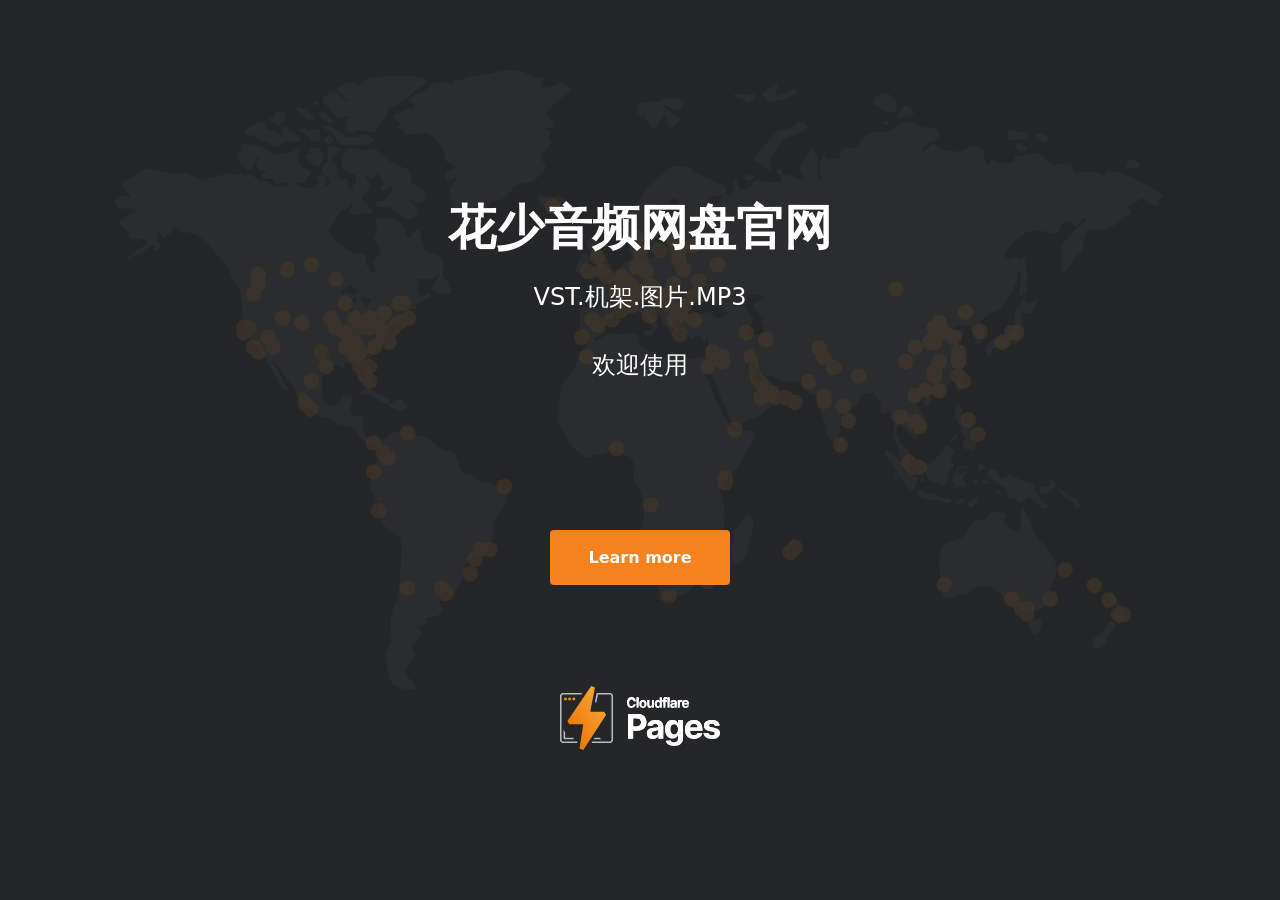
==== index.html @ 73eb5074 "花少音频资源网" ====
<html lang="en">
  <head>
    <meta charset="UTF-8" />
    <meta http-equiv="X-UA-Compatible" content="IE=edge" />
    <meta name="viewport" content="width=device-width, initial-scale=1.0" />
    <title>Direct Upload Demo | Cloudflare Pages</title>
    <link href="style.css" rel="stylesheet" />
  </head>

  <body>
    <div class="container">
      <div class="header">
        <h3></h3>
        <h1>花少音频网盘官网</h1>
        <p>
          VST.机架.图片.MP3
        </p>
        <p>欢迎使用</p>
        <section class="options">
        </section>
      </div>

      <section class="learn-more">
        <a
          href="http://huashaoyinpin.dpdns.org:8080/"
        >
          <button>Learn more</button>
        </a>
      </section>
      <div class="logo">
        <a href="http://huashaoyinpin.dpdns.org:8080/" target="_blank">
          <img src="assets/cloudflare-pages.svg"
        /></a>
      </div>
    </div>
  </body>
</html>
---- style.css ----
* {
  box-sizing: border-box;
  font-family: -apple-system, system-ui, BlinkMacSystemFont, "Segoe UI", Roboto, Oxygen, Ubuntu, "Helvetica Neue",  Arial, sans-serif;
  margin: auto;
}

.bg-image {
  position: absolute;
  bottom: -88%;
}

.container {
  display: flex;
  flex-direction: column;
  align-items: center;
  justify-content: center;
  padding: 165px 0 124px;
  width: 100%;
  margin: auto;
  border: #fbab40;
  height: 100vh;
  background-color: #242628;
  background-image: url(./assets/world.svg);
  background-repeat: no-repeat;
  background-position-x: center;
  background-position-y: 70px;
  background-origin: padding-box;
}

.header h3 {
  text-align: center;
  color: #ff9e40;
  font-size: 24px;
  font-style: normal;
  font-weight: 600;
  margin: 0;
  line-height: 36px;
}

.header {
  display: flex;
  position: relative;
  flex-direction: column;
  justify-content: center;
  align-items: center;
  padding: 0px;
  font-style: normal;
}

.header > h1 {
  font-style: normal;
  font-weight: 600;
  font-size: 48px;
  line-height: 150%;
  display: flex;
  align-items: center;
  text-align: center;
  color: #ffffff;
}

.header > p {
  font-style: normal;
  font-weight: 400;
  font-size: 24px;
  line-height: 150%;
  text-align: center;
  color: #ffffff;
  flex-grow: 0;
  margin: 16px 0px;
}

.options {
  display: flex;
  flex-direction: row;
}

.options > a {
  color: #ffffff;
  text-decoration: underline;
  margin: 0px 8px;
  font-weight: 400;
  font-size: 24px;
  line-height: 150%;
}

.options > a:first-of-type {
  margin-right: 30px;
}

.logo {
  margin-top: 75px;
}

.logo > img {
  width: 160px;
  height: 64px;
}

.learn-more > a > button {
  background: #f6821f;
  border-radius: 4px;
  border: none;
  width: 180px;
  margin-top: 78px;
  height: 55px;
  color: #ffffff;
  text-align: center;
  font-weight: 600;
  font-size: 16px;
  line-height: 19px;
  background: rgba(246, 130, 31, 1);
  box-shadow: 0px 0px 0px 0px rgba(0, 0, 0, 0.25);
  cursor: pointer;
}

@media screen and (max-width: 1024px) {
    .container {
        background-size: contain;
        background-position-y: center;
    }
}

@media screen and (max-width: 600px) {

.container{
    background-size: contain;
    background-position-y: center;
    }
  pre {
    font-size: 0.8rem;
    padding: 8px 12px;
    width: 100%;
  }

  body {
    width: 100vw;
  }

  .header img {
    margin-left: 0;
  }

  .installation-steps {
    width: 100%;
    box-sizing: border-box;
  }

  h1 {
    font-size: 1.6rem;
  }

  ol {
    padding-left: 20px;
  }

  li {
    margin-bottom: 5px;
  }
}
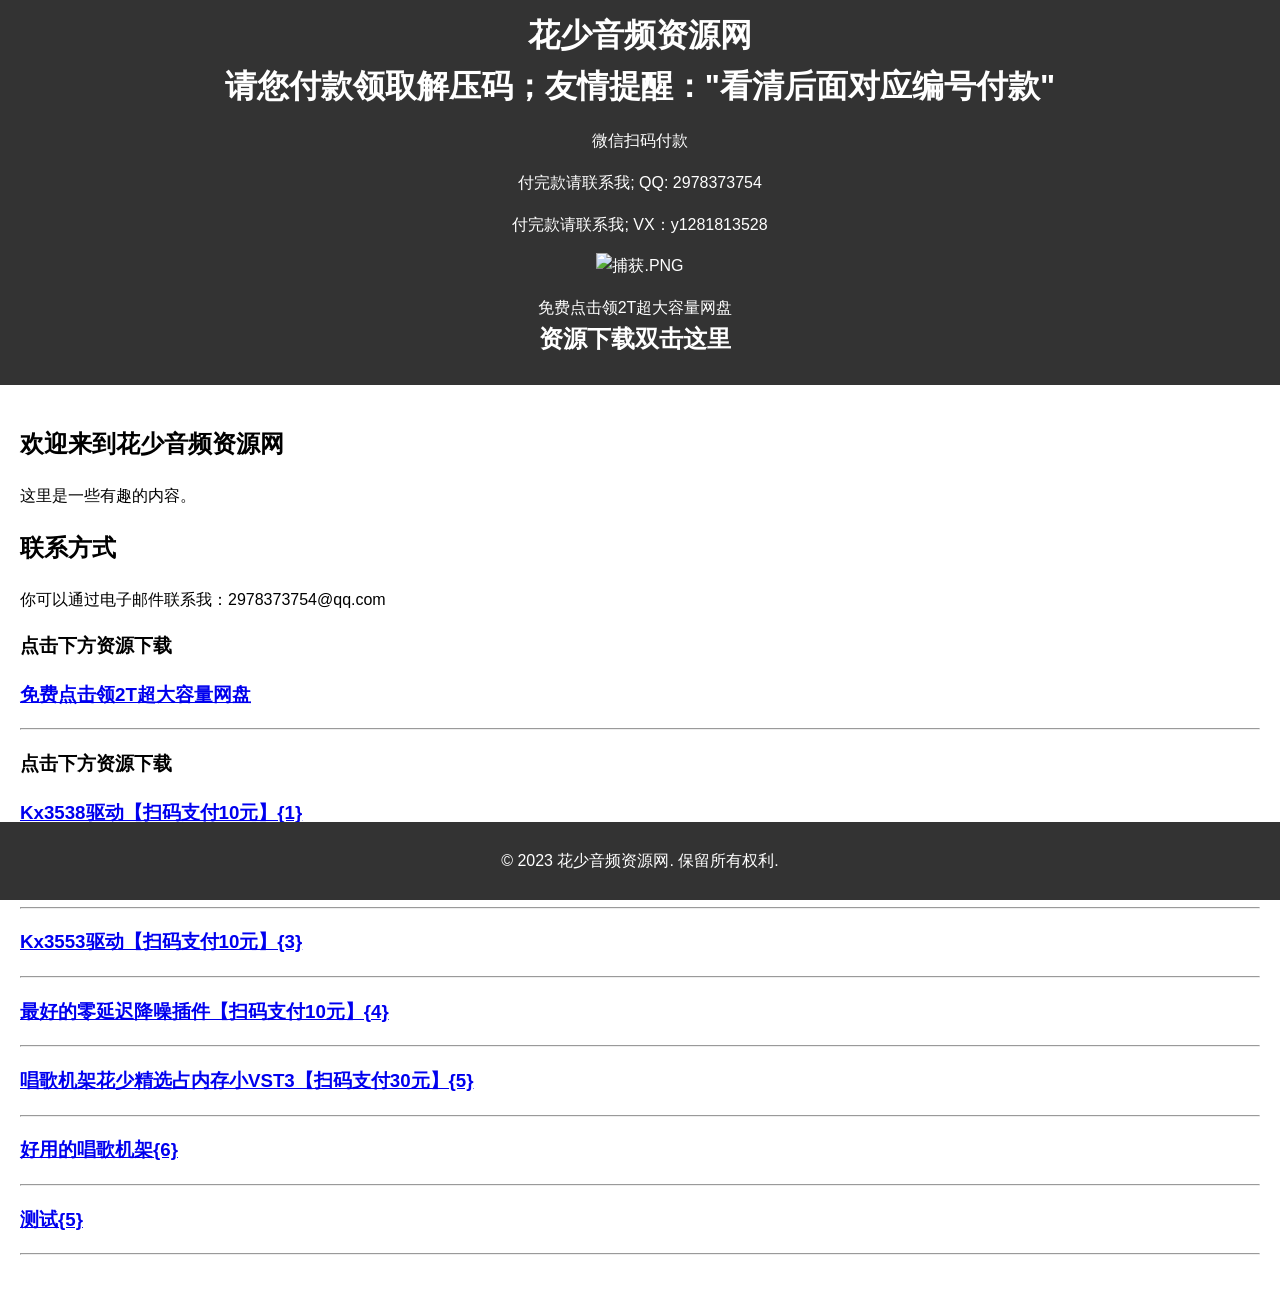
==== commit 087c190b: "更新2" ====
--- a/index.html
+++ b/index.html
@@ -1,37 +1,89 @@
-<html lang="en">
-  <head>
-    <meta charset="UTF-8" />
-    <meta http-equiv="X-UA-Compatible" content="IE=edge" />
-    <meta name="viewport" content="width=device-width, initial-scale=1.0" />
-    <title>Direct Upload Demo | Cloudflare Pages</title>
-    <link href="style.css" rel="stylesheet" />
-  </head>
-
-  <body>
-    <div class="container">
-      <div class="header">
-        <h3></h3>
-        <h1>花少音频网盘官网</h1>
-        <p>
-          VST.机架.图片.MP3
-        </p>
-        <p>欢迎使用</p>
-        <section class="options">
-        </section>
-      </div>
-
-      <section class="learn-more">
-        <a
-          href="http://huashaoyinpin.dpdns.org:8080/"
-        >
-          <button>Learn more</button>
-        </a>
-      </section>
-      <div class="logo">
-        <a href="http://huashaoyinpin.dpdns.org:8080/" target="_blank">
-          <img src="assets/cloudflare-pages.svg"
-        /></a>
-      </div>
-    </div>
-  </body>
-</html>
+<!DOCTYPE html>
+<html lang="zh-CN">
+<head>
+    <meta charset="UTF-8">
+    <meta name="viewport" content="width=device-width, initial-scale=1.0">
+    <title>花少音频资源网</title>
+    <link rel="stylesheet" href="styles.css">
+</head>
+<body>
+    <header>
+        <h1>花少音频资源网</h1>
+
+<h1>请您付款领取解压码；友情提醒："看清后面对应编号付款"</h1>
+<p>微信扫码付款<p>
+ <p>付完款请联系我; QQ: 2978373754</p>
+<p>付完款请联系我; VX：y1281813528</p>
+ <img src="https://youke1.picui.cn/s1/2025/10/05/68e1e132ddfd2.png" alt="捕获.PNG" title="捕获.PNG" /width="250" height="250">
+
+        <nav>
+            <ul>
+               
+                
+               <li><a href="#contact">免费点击领2T超大容量网盘</a></li>
+              
+                   
+  <h1><li><a href="#contact">资源下载双击这里</a></li>  <h1>
+            </ul>
+        </nav>
+    </header>
+    <main>
+        <section id="home">
+            <h2>欢迎来到花少音频资源网</h2>
+            <p>这里是一些有趣的内容。</p>
+        </section>
+        
+        </section>
+        <section id="contact">
+            <h2>联系方式</h2>
+          <p>你可以通过电子邮件联系我：2978373754@qq.com</p>
+  <h3>点击下方资源下载<h3>
+<p>
+<a href="https://login.123pan.com/centerlogin?register=invite&ref=XVU7Vv">免费点击领2T超大容量网盘</a>
+</p>
+ <hr />
+
+<p>
+<h3>点击下方资源下载<h3>
+<a href="https://wwfz.lanzoum.com/iiKTq380t4bg">Kx3538驱动【扫码支付10元】{1}</a>
+    </p> <hr />
+  
+
+<a href="https://wwfz.lanzoum.com/iqB3C380l5jc">Kx3552驱动件【扫码支付10元】{2}</a>
+</p> <hr />
+
+
+<p>
+<a href="
+https://www.123684.com/s/XVU7Vv-twfoH">Kx3553驱动【扫码支付10元】{3}</a>
+</p> <hr />
+
+
+<p>
+<a href="https://wwfz.lanzoum.com/imo7Y380oi7g">最好的零延迟降噪插件【扫码支付10元】{4}</a>
+</p> <hr />
+
+
+<p>
+<a href="https://wwfz.lanzoum.com/ioDcr380q21g">唱歌机架花少精选占内存小VST3【扫码支付30元】{5}</a>
+</p> <hr />
+
+
+
+ <p>
+<a href="https://wwfz.lanzoum.com/i9u77380tv8f">好用的唱歌机架{6}</a>
+ </p>
+ <hr />
+
+<p>
+<a href="测试">测试{5}</a>
+</p> <hr />
+
+        </section>
+    </main>
+    <footer>
+
+ <p>&copy; 2023 花少音频资源网. 保留所有权利.</p>
+    </footer>
+</body>
+</html>
--- a/styles.css
+++ b/styles.css
@@ -0,0 +1,50 @@
+body {
+    font-family: Arial, sans-serif;
+    line-height: 1.6;
+    margin: 0;
+    padding: 0;
+}
+
+header {
+    background: #333;
+    color: #fff;
+    padding: 10px 20px;
+    text-align: center;
+}
+
+header h1 {
+    margin: 0;
+}
+
+nav ul {
+    list-style-type: none;
+    padding: 0;
+}
+
+nav ul li {
+    display: inline;
+    margin-right: 10px;
+}
+
+nav ul li a {
+    color: white;
+    text-decoration: none;
+}
+
+main {
+    padding: 20px;
+}
+
+section {
+    margin-bottom: 20px;
+}
+
+footer {
+    background: #333;
+    color: #fff;
+    text-align: center;
+    padding: 10px 0;
+    position: fixed; /* 使footer始终在页面底部 */
+    width: 100%;
+    bottom: 0;
+}
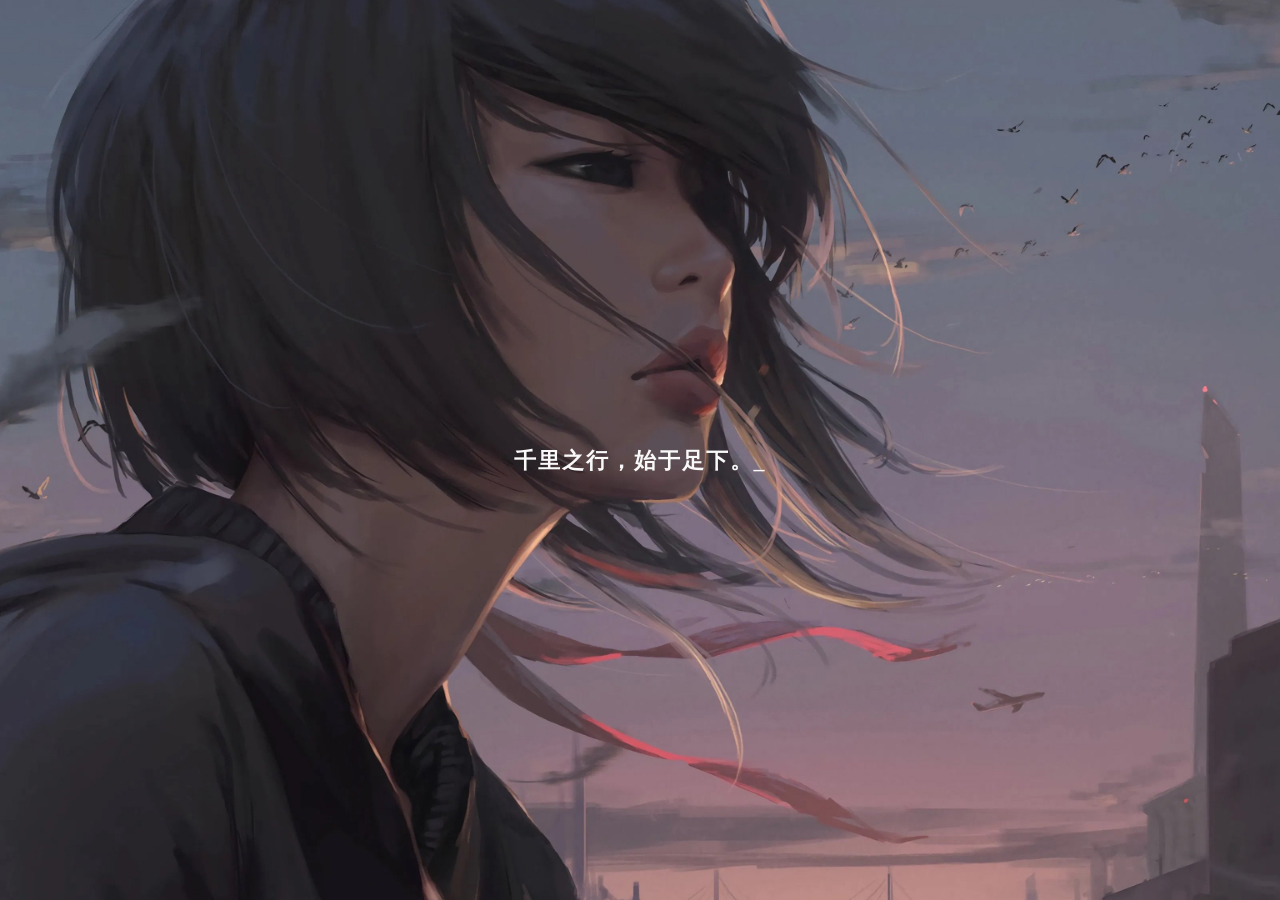
==== commit 4dae1c31: "更新2" ====
--- a/index.html
+++ b/index.html
@@ -1,89 +1,1118 @@
-<!DOCTYPE html>
-<html lang="zh-CN">
-<head>
-    <meta charset="UTF-8">
-    <meta name="viewport" content="width=device-width, initial-scale=1.0">
-    <title>花少音频资源网</title>
-    <link rel="stylesheet" href="styles.css">
-</head>
-<body>
-    <header>
-        <h1>花少音频资源网</h1>
-
-<h1>请您付款领取解压码；友情提醒："看清后面对应编号付款"</h1>
-<p>微信扫码付款<p>
- <p>付完款请联系我; QQ: 2978373754</p>
-<p>付完款请联系我; VX：y1281813528</p>
- <img src="https://youke1.picui.cn/s1/2025/10/05/68e1e132ddfd2.png" alt="捕获.PNG" title="捕获.PNG" /width="250" height="250">
-
-        <nav>
-            <ul>
-               
-                
-               <li><a href="#contact">免费点击领2T超大容量网盘</a></li>
-              
-                   
-  <h1><li><a href="#contact">资源下载双击这里</a></li>  <h1>
-            </ul>
-        </nav>
-    </header>
-    <main>
-        <section id="home">
-            <h2>欢迎来到花少音频资源网</h2>
-            <p>这里是一些有趣的内容。</p>
-        </section>
-        
-        </section>
-        <section id="contact">
-            <h2>联系方式</h2>
-          <p>你可以通过电子邮件联系我：2978373754@qq.com</p>
-  <h3>点击下方资源下载<h3>
-<p>
-<a href="https://login.123pan.com/centerlogin?register=invite&ref=XVU7Vv">免费点击领2T超大容量网盘</a>
-</p>
- <hr />
-
-<p>
-<h3>点击下方资源下载<h3>
-<a href="https://wwfz.lanzoum.com/iiKTq380t4bg">Kx3538驱动【扫码支付10元】{1}</a>
-    </p> <hr />
-  
-
-<a href="https://wwfz.lanzoum.com/iqB3C380l5jc">Kx3552驱动件【扫码支付10元】{2}</a>
-</p> <hr />
-
-
-<p>
-<a href="
-https://www.123684.com/s/XVU7Vv-twfoH">Kx3553驱动【扫码支付10元】{3}</a>
-</p> <hr />
-
-
-<p>
-<a href="https://wwfz.lanzoum.com/imo7Y380oi7g">最好的零延迟降噪插件【扫码支付10元】{4}</a>
-</p> <hr />
-
-
-<p>
-<a href="https://wwfz.lanzoum.com/ioDcr380q21g">唱歌机架花少精选占内存小VST3【扫码支付30元】{5}</a>
-</p> <hr />
-
-
-
- <p>
-<a href="https://wwfz.lanzoum.com/i9u77380tv8f">好用的唱歌机架{6}</a>
- </p>
- <hr />
-
-<p>
-<a href="测试">测试{5}</a>
-</p> <hr />
-
-        </section>
-    </main>
-    <footer>
-
- <p>&copy; 2023 花少音频资源网. 保留所有权利.</p>
-    </footer>
-</body>
-</html>
+<!DOCTYPE html>
+<html>
+<head>
+	<meta charset="utf-8">
+	<!--网站收录数据抓取-->
+	<meta charset="UTF-8">
+	<meta name="language" content="zh-CN">
+	<meta name="title" content="HOT99.TOP">
+	<meta name="author" content="秃鼎程序员">
+	<meta name="description" content="HOT99.TOP，一个域名与源码皆上品的站点！">
+	<meta name="keywords" content="HOT99.TOP,HOT99,TOP,hot99.top,hot99,top，网址一秒速记，秃鼎程序员">
+	<meta name="robots" content="All">
+	<!--数据抓取完成-->
+	<title>CNM.SB</title>
+	<!-- 调用ICON地址 -->
+	<link rel="icon" href="img/cnm.sb.ico">
+	<!-- 自适应 -->
+	<meta name="viewport" content="width=device-width,initial-scale=1.0">
+	<!-- Css样式调用 -->
+	<link rel="stylesheet" type="text/css" href="css/cnm.sb_load.css" />
+	<link rel="stylesheet" type="text/css" href="css/cnm.sb_bg.css" />
+	<link rel="stylesheet" type="text/css" href="css/cnm.sb_pc.css" />
+	<link rel="stylesheet" type="text/css" href="css/cnm.sb_mp.css" />
+	<!-- Javascript样式调用 -->
+	<script src="js/jquery-3.2.1.min.js"></script>
+	<script src="js/cnm.sb_judge.js"></script>
+	<script src="js/cnm.sb_pc.js"></script>
+	<script src="js/cnm.sb_mp.js"></script>
+	<script src="js/cnm.sb_copy.js"></script>
+
+</head>
+
+<body>
+	<!-- 电脑PC端 -->
+	<div id="pc">
+		<div id="content">
+			<!-- 内容左侧选择区域 -->
+			<ul id="cleft">
+				<div class="cleft_top">
+					<div class="cleft_topbg">
+						<div class="cleftbg_img"><img src="img/tx.jpg" alt="头像"></div>
+					</div>
+					<div class="cleftbg_p">要每天都有好心情吖~</div>
+				</div>
+				<li id="cleft_li01" style="background-color: #ececec;"><img src="font/cnmsb01.png" /><span>官网-首页</span>
+				</li>
+				<li id="cleft_li02"><img src="font/cnmsb02.png" /><span>联系-站长</span></li>
+				<li id="cleft_li03"><img src="font/cnmsb03.png" /><span>站长-团队</span></li>
+				<li id="cleft_li04"><img src="font/cnmsb04.png" /><span>商业-合作</span></li>
+				<li id="cleft_li05"><img src="font/cnmsb05.png" /><span>资源-下载</span></li>
+				<li id="cleft_li07"><img src="font/cnmsb07.png" /><span>文件解压码</span></li>
+				<li id="cleft_li08"><img src="font/cnmsb01.png" /><span>开心机器人</span></li>
+				<li id="cleft_li06" onclick="AddFavorite('HOT99.TOP官网',location.href)"><img
+						src="font/cnmsb06.png" /><span>收藏页面</span></li>
+
+				<!-- <li class="cleft_bottom"><img src="font/nav_bottom.png"><span>宽度设置</span></li> -->
+			</ul>
+
+
+			<!-- 内容左侧选择区域 -->
+			<div id="cright">
+
+				<!--第一页 - 首页-HTML页面-->
+				<div id="nav01">
+					<div class="nav01_left">
+						<div class="nav01_logo">
+							<img src="img/cnm.sb_logo.svg" />
+							<h4>CNM<span>.SB</span></h4>
+						</div>
+						<div class="nav01_wz">
+							<h5>初次见面，正在人间奋斗的你！</h5>
+							<h1>欢迎来到</h1>
+							<h4>CNM官方网站</h4>
+							<h3>网|址 &nbsp;一|秒|速|记</h3>
+							<div class="bar"></div>
+						</div>
+						<div class="nav01_but">
+							<div class="nav01_but01">联系-站长</div>
+							<div class="nav01_but02">商业-合作</div>
+						</div>
+					</div>
+					<div class="nav01_right">
+						<div class="nav01_tpw">
+							<h3>秃鼎程序员是一位酷酷的站长</h3>
+							<p>me a hard working hacker</p>
+						</div>
+						<div class="nav01_fpw">
+							<p>愿成长- 不负众望</p>
+						</div>
+					</div>
+					<!-- 版权信息，可修改,可删除,不强求 -->
+					<div class="nav01_fooder">版权所有HOT99.TOP花少音频工作室 &nbsp;&nbsp;|&nbsp;&nbsp; 备案号:备案？不可能滴!
+						&nbsp;&nbsp;|&nbsp;&nbsp; © 2020-2021 CNM.SB All Copyright Reserved</div>
+				</div>
+
+
+				<!-- 第二页 - 联系站长 -->
+				<div id="nav02">
+					<div class="nav02_bg">
+						<div class="nav02_bt">联系-站长</div>
+					</div>
+					<!-- 站长资料 -->
+					<div class="nav02_kj" style="height: 600px;">
+						<h3>😁站/长/资/料</h3>
+						<div class="nav02_grzl_headimg">
+							<img src="img/tx.jpg" alt="[头像]">
+							<a href="tencent://AddContact/?fromId=45&fromSubId=1&subcmd=all&uin=2978373754&website=www.oicqzone.com" target="_blank" rel="noopener noreferrer">联系站长</a>
+						</div>
+						<div class="nav02_grzl_txt">
+							<p>网名：花少音频</p>
+							<p>邮箱：2978373754@qq.com(站长同款邮箱，免费申请)</p>
+							<p>性别：BOY</p>
+							<p>年龄：不告诉你 [一位有理想的青少年]</p>
+							<p>特长：腿特长</p>
+							<p>爱好：电脑、调试声卡、music、论坛、困觉、等……</p>
+							<p>性格：落落大方</p>
+							<p>梦想：实现财富自由</p>
+							<p>语录：承蒙厚爱-不忘初心-不忘本-勇往直前。</p>
+							
+
+						</div>
+					</div>
+					<!-- 个人介绍 -->
+					<div class="nav02_kj">
+						<h3>😁个/人/介/绍</h3>
+
+						<p>
+							本人学识渊博，经验丰富，代码风骚，效率恐怖。C/C＋＋，java，php无不精通，熟练掌握各种框架。
+						</p>
+						<p>
+							会DDOS一秒钟死一个站，会注入，会上传，会Xss，会破解，会嗅探，会开发，会业务，会运维，会渗透。互联网内，我无处不在。
+						</p>
+						<p>
+							全国漏洞认识深刻，熟练掌握各种操作系统内核。认真学习过《黑客攻防技术宝典》，《逆向工程》，《游戏waigua攻防艺术》等专业书籍。深山苦练十余载，一天只睡2小时。
+						</p>
+						<p>
+							听指挥，执行快，脾气好，不喷人，操作虎，意识强，渗透快，shell多，能过狗，能过盾。
+						</p>
+						<p>
+							千里之外取服务器首级，瞬息之间爆管理员狗头，压安全狗如压草芥。电话通知出Bug后，秒登vpn，千里之外定位问题，瞬息之间修复上线。
+						</p>
+						<p>
+							只有你想不到的，没有我做不到的。
+						</p>
+						<p>
+							以上都是吹的，我只会划水摸鱼，我是个废物。
+						</p>
+						<p>
+							&nbsp;
+						</p>
+						<h3>😁网站的艰难运行环境</h3>
+						<p>
+							服务器最近遭受DDOS攻击，官方部分站点已瘫痪，恢复时间不确定。主页随时可能托管在Github或者虚拟主机上，速度相对较慢，请耐心等待恢复，还您一个舒适的欣赏环境。哈哈哈哈哈哈哈嗝~
+						</p>
+						<p>
+							&nbsp;
+						</p>
+						<h3>😁网站源码</h3>
+						<p>
+							源码获取请点击侧栏【本站源码】，要认真仔细阅读。
+						</p>
+						<p>
+							&nbsp;
+						</p>
+
+					</div>
+					<!-- 知识掌握 -->
+					<div class="nav02_kj mb03">
+						<h3>知/识/掌/握</h3>
+						<p>掌握的技能</p>
+						<div>
+							<img src="img/huashui.jpg" />
+							<span>&nbsp;划水&nbsp;</span>
+						</div>
+						<div>
+							<img src="img/huashui.jpg" />
+							<span>&nbsp;划水&nbsp;</span>
+						</div>
+						<div>
+							<img src="img/huashui.jpg" />
+							<span>&nbsp;划水&nbsp;</span>
+						</div>
+						<div>
+							<img src="img/huashui.jpg" />
+							<span>&nbsp;划水&nbsp;</span>
+						</div>
+						<div>
+							<img src="img/huashui.jpg" />
+							<span>&nbsp;划水&nbsp;</span>
+						</div>
+						<p>精通掌握的技能</p>
+						<div>
+							<img src="img/huashui.jpg" />
+							<span>&nbsp;摸鱼&nbsp;</span>
+						</div>
+						<div>
+							<img src="img/huashui.jpg" />
+							<span>&nbsp;摸鱼&nbsp;</span>
+						</div>
+					</div>
+
+					<!-- 每日必做 -->
+					<div class="nav02_kj mb04">
+						<h3>每/日/必/做</h3>
+						<div id="ejn">
+							<a href="javascript:;">摸鱼摸鱼，摸鱼摸鱼，摸鱼摸鱼，摸鱼摸鱼，摸鱼摸鱼，摸鱼摸鱼</a>
+							<a href="javascript:;">划水划水，划水划水，划水划水，划水划水，划水划水，划水划水</a>
+							<a href="javascript:;">闲聊闲聊，闲聊闲聊，闲聊闲聊，闲聊闲聊，闲聊闲聊，闲聊闲聊</a>
+							<a href="javascript:;">abcdefghigklmnopqrstuvwxyz</a>
+							<a href="javascript:;">ABCDEFGHIJKLMNOPQRSTUVWXYZ</a>
+						</div>
+					</div>
+					<!-- 到底了-提示 -->
+					<p class="ebpx">--- 暂时先展示这么多啦 ---</p>
+				</div>
+
+				<!-- 第三页 - 站长团队 -->
+				<div id="nav03">
+					<div class="enav03_p">
+						<h3>CNMSB<span>花少音频工作室</span></h3>
+						<h5>划水摸鱼，闲无止境~</h5>
+						<p>2020-2021</p>
+						<p>我们是黑暗中照亮书本的明灯，光明下抒写思绪的墨笔。</p>
+
+					</div>
+					<div class="enav03_team">
+						<img src="img/cnmteam01.png" alt="[组织者]">
+						<img src="img/cnmteam02.png" alt="[组织者]">
+						<img src="img/cnmteam03.png" alt="[组织者]">
+						<img src="img/cnmteam04.png" alt="[组织者]">
+						<img src="img/cnmteam05.png" alt="[组织者]">
+					</div>
+				</div>
+
+				<!-- 第四页 - 商业合作 -->
+				<div id="nav04">
+					<div class="nav04_bg"></div>
+					<div class="nav04_zsc">
+						<div>
+							<p>商业合作 - 微信二维码</p>
+							<img src="img/qywx.png" alt="[企业微信二维码]" title="[企业微信二维码]">
+						</div>
+						<p>即使夜深人静，我们依然在努力！</p>
+					</div>
+				</div>
+
+				<!-- 第五页 - 资源-下载 -->
+				<div id="nav05">
+					<!-- 第五页-头部图片动态 -->
+					<div class="nav05_top">
+						<div class="nav05_topbgkj">
+							<div class="nav05_top_bg"></div>
+							<div class="nav05_top_tx01"></div>
+							<div class="nav05_top_tx02"></div>
+						</div>
+						<div class="nav05_top_fj"><img src="img/nav05_fj.png" alt="△"></div>
+					</div>
+					<!-- 第五页-内容区域 -->
+					<div class="nav05_centent">
+						<div class="nav05_centent_tit">
+							<h1>🦄官方站点🦄</h1>
+							<p>注:如果官方站点打不开则因为服务器被DDOS了</p>
+						</div>
+						<!-- 作品展示模板NO1 -->
+						<div class="nav05_centent_mb">
+							<a href="https://wwfz.lanzoum.com/iiKTq380t4bg/" target="_blank" rel="noopener noreferrer">
+								<div><img src="img/nav05_zp01.jpg" alt="[]"></div>
+								<h3>Kx3538驱动</h3>
+								<p>原版Kx3538驱动精美调音台</p>
+							</a>
+							<div>立即前往</div>
+						</div>
+						<!-- 作品展示模板NO2 -->
+						<div class="nav05_centent_mb">
+							<a href="https://wwfz.lanzoum.com/iqB3C380l5jc/" target="_blank" rel="noopener noreferrer">
+								<div><img src="img/nav05_zp02.jpg" alt="[]"></div>
+								<h3>Kx3552驱动</h3>
+								<p>你喜欢的这里都有哦~</p>
+							</a>
+							<div>立即前往</div>
+						</div>
+						<!-- 作品展示模板NO3 -->
+						<div class="nav05_centent_mb">
+							<a href="https://www.123865.com/s/XVU7Vv-zFfoH/" target="_blank" rel="noopener noreferrer">
+								<div><img src="img/nav05_zp03.jpg" alt="[]"></div>
+								<h3>Kx3553驱动</h3>
+								<p>原版Kx3553驱动</p>
+							</a>
+							<div>立即前往</div>
+						</div>
+						<!-- 作品展示模板NO4 -->
+						<div class="nav05_centent_mb">
+							<a href="https://wwfz.lanzoum.com/igb7N38ehsyf/" target="_blank" rel="noopener noreferrer">
+								<div><img src="img/nav05_zp04.jpg" alt="[]"></div>
+								<h3>机架</h3>
+								<p>点我你就会被内涵~</p>
+							</a>
+							<div>立即前往</div>
+						</div>
+						<!-- 作品展示模板NO5 -->
+						<div class="nav05_centent_mb">
+							<a href="https://wwfz.lanzoum.com/ioDcr380q21g/" target="_blank" rel="noopener noreferrer">
+								<div><img src="img/nav05_zp05.jpg" alt="[]"></div>
+								<h3>VST插件</h3>
+								<p>精选完美插件；零延迟</p>
+							</a>
+							<div>立即前往</div>
+						</div>
+						<!-- 作品展示模板NO6 -->
+						<div class="nav05_centent_mb">
+							<a href="https://wwfz.lanzoum.com/ik9gZ38ej1lc/" target="_blank" rel="noopener noreferrer">
+								<div><img src="img/nav05_zp01.jpg" alt="[]"></div>
+								<h3>智能降噪零延迟插件</h3>
+								<p>智能降噪零延迟插件；小白最适合</p>
+							</a>
+							<div>立即前往</div>
+						</div>
+						<!-- 作品展示模板NO7 -->
+						<div class="nav05_centent_mb">
+							<a href="http://poor.cnm.sb/" target="_blank" rel="noopener noreferrer">
+								<div><img src="img/nav05_zp01.jpg" alt="[]"></div>
+								<h3>贫困网</h3>
+								<p>贫困</p>
+							</a>
+							<div>立即前往</div>
+						</div>
+					</div>
+
+
+					<div class="nav05_centent">
+						<div class="nav05_centent_tit">
+							<h1>🦄团队成员·优秀站点🦄</h1>
+							<p>优秀的站点，就要被展示出来！</p>
+						</div>
+						<!-- 作品展示模板NO1 -->
+						<div class="nav05_centent_mb">
+							<a href="http://blog.cnm.sb" target="_blank" rel="noopener noreferrer">
+								<div><img src="img/nav05_zp01.jpg" alt="[]"></div>
+								<h3>个人博客</h3>
+								<p>爱生活，爱分享</p>
+							</a>
+							<div>立即前往</div>
+						</div>
+						<!-- 作品展示模板NO2 -->
+						<div class="nav05_centent_mb">
+							<a href="http://sns.cnm.sb/" target="_blank" rel="noopener noreferrer">
+								<div><img src="img/nav05_zp02.jpg" alt="[]"></div>
+								<h3>LSP论坛</h3>
+								<p>你喜欢的这里都有哦~</p>
+							</a>
+							<div>立即前往</div>
+						</div>
+						<!-- 作品展示模板NO3 -->
+						<div class="nav05_centent_mb">
+							<a href="http://sb.cnm.sb/" target="_blank" rel="noopener noreferrer">
+								<div><img src="img/nav05_zp03.jpg" alt="[]"></div>
+								<h3>傻逼查询网</h3>
+								<p>专注于收录网络中对本人实施语言暴力的憨批！</p>
+							</a>
+							<div>立即前往</div>
+						</div>
+						<!-- 作品展示模板NO4 -->
+						<div class="nav05_centent_mb">
+							<a href="http://w.cnm.sb/" target="_blank" rel="noopener noreferrer">
+								<div><img src="img/nav05_zp04.jpg" alt="[]"></div>
+								<h3>不要点我</h3>
+								<p>点我你就会被内涵~</p>
+							</a>
+							<div>立即前往</div>
+						</div>
+						<!-- 作品展示模板NO5 -->
+						<div class="nav05_centent_mb">
+							<a href="http://diaohenda.com/" target="_blank" rel="noopener noreferrer">
+								<div><img src="img/nav05_zp05.jpg" alt="[]"></div>
+								<h3>迪奥很大</h3>
+								<p>就很大，转让哦</p>
+							</a>
+							<div>立即前往</div>
+						</div>
+						<!-- 作品展示模板NO6 -->
+						<div class="nav05_centent_mb">
+							<a href="http://mail.cnm.sb/" target="_blank" rel="noopener noreferrer">
+								<div><img src="img/nav05_zp01.jpg" alt="[]"></div>
+								<h3>至尊邮箱</h3>
+								<p>个性***@cnm.sb邮箱</p>
+							</a>
+							<div>立即前往</div>
+						</div>
+						<!-- 作品展示模板NO7 -->
+						<div class="nav05_centent_mb">
+							<a href="http://poor.cnm.sb" target="_blank" rel="noopener noreferrer">
+								<div><img src="img/nav05_zp03.jpg" alt="[]"></div>
+								<h3>贫困网</h3>
+								<p>大哥大姐们，给小弟捐点呗</p>
+							</a>
+							<div>立即前往</div>
+						</div>
+					</div>
+					<p class="nav05_footer">你有酷酷或者实用的站点推荐嘛？~</p>
+				</div>
+
+
+				<!-- 第七页 - 关于本站 -->
+				<div id="nav08">
+					<div class="nav08_bg">
+						<div class="nav08_bt">开心机器人</div>
+						<p>
+							<h2>官方网站：<a href="https://cnm.sb">【立即前往】</a>	<h2></h2>
+						</p>
+					</div>
+					<!-- 文件托管 -->
+					<div class="nav08_kj">
+					</div>
+					<!-- 图片托管 -->
+					<div class="nav08_kj">
+						<h2>😁开/心/机/器/人/下/拉</h2>
+						<h4></h4>
+						<p>
+							<h2>官方网站：<a href="https://cnm.sb">【立即前往】</a>	<h2></h2>
+						</p>
+						<p>
+							
+						</p>
+						<p>
+							
+						<p>
+							
+						</p>
+						<p>
+							
+						</p>
+						<p>
+							
+						</p>
+						<p>
+							
+						<p>
+							
+							
+						<p>
+							
+						</p>
+						<p>
+							
+						</p>
+						<p>
+							
+						</p>
+						<p>
+							&nbsp;
+						</p>
+
+
+					</div>
+
+					<div class="nav08_kj">
+						<h3>😀Emoji符号</h3>
+						<h4>表/情/类</h4>
+						<p>
+							😀 😁 😂 🤣 😃 😄 😅 😆 😉 😊 😋 😎 😍 😘 😗 😙 😚 ☺️ 🙂 🤗 🤩 🤔 🤨 😐 😑 😶 🙄 😏 😣 😥 😮
+							🤐 😯 😪 😫 😴 😌 😛 😜 😝 🤤 😒 😓 😔 😕 🙃 🤑 😲 ☹️ 🙁 😖 😞 😟 😤 😢 😭 😦 😧 😨 😩 🤯 😬
+							😰 😱 😳 🤪 😵 😡 😠 🤬 😷 🤒 🤕 🤢 🤮 🤧 😇 🤠 🤡 🤥 🤫 🤭 🧐 🤓 😈 👿 👹 👺 💀 👻 👽 🤖 💩
+							😺 😸 😹 😻 😼 😽 🙀 😿 😾
+						</p>
+						<h4>动/物/自/然</h4>
+						<p>
+							🐶 🐱 🐭 🐹 🐰 🦊 🦝 🐻 🐼 🦘 🦡 🐨 🐯 🦁 🐮 🐷 🐽 🐸 🐵 🙈 🙉 🙊 🐒 🐔 🐧 🐦 🐤 🐣 🐥 🦆 🦢
+							🦅 🦉 🦚 🦜 🦇 🐺 🐗 🐴 🦄 🐝 🐛 🦋 🐌 🐚 🐞 🐜 🦗 🕷 🕸 🦂 🦟 🦠 🐢 🐍 🦎 🦖 🦕 🐙 🦑 🦐 🦀
+							🐡 🐠 🐟 🐬 🐳 🐋 🦈 🐊 🐅 🐆 🦓 🦍 🐘 🦏 🦛 🐪 🐫 🦙 🦒 🐃 🐂 🐄 🐎 🐖 🐏 🐑 🐐 🦌 🐕 🐩 🐈
+							🐓 🦃 🕊 🐇 🐁 🐀 🐿 🦔 🐾 🐉 🐲 🌵 🎄 🌲 🌳 🌴 🌱 🌿 ☘️ 🍀 🎍 🎋 🍃 🍂 🍁 🍄 🌾 💐 🌷 🌹 🥀
+							🌺 🌸 🌼 🌻 🌞 🌝 🌛 🌜 🌚 🌕 🌖 🌗 🌘 🌑 🌒 🌓 🌔 🌙 🌎 🌍 🌏 💫 ⭐️ 🌟 ✨ ⚡️ ☄️ 💥 🔥 🌪 🌈
+							☀️ 🌤 ⛅️ 🌥 ☁️ 🌦 🌧 ⛈ 🌩 🌨 ❄️ ☃️ ⛄️ 🌬 💨 💧 💦 ☔️ ☂️ 🌊 🌫
+						</p>
+						<h4>水/果/食/物</h4>
+						<p>
+							🍏 🍎 🍐 🍊 🍋 🍌 🍉 🍇 🍓 🍈 🍒 🍑 🍍 🥭 🥥 🥝 🍅 🍆 🥑 🥦 🥒 🥬 🌶 🌽 🥕 🥔 🍠 🥐 🍞 🥖 🥨
+							🥯 🧀 🥚 🍳 🥞 🥓 🥩 🍗 🍖 🌭 🍔 🍟 🍕 🥪 🥙 🌮 🌯 🥗 🥘 🥫 🍝 🍜 🍲 🍛 🍣 🍱 🥟 🍤 🍙 🍚 🍘
+							🍥 🥮 🥠 🍢 🍡 🍧 🍨 🍦 🥧 🍰 🎂 🍮 🍭 🍬 🍫 🍿 🧂 🍩 🍪 🌰 🥜 🍯 🥛 🍼 ☕️ 🍵 🥤 🍶 🍺 🍻 🥂
+							🍷 🥃 🍸 🍹 🍾 🥄 🍴 🍽 🥣 🥡 🥢
+						</p>
+						<h4>运/动/娱/乐</h4>
+						<p>
+							⚽️ 🏀 🏈 ⚾️ 🥎 🏐 🏉 🎾 🥏 🎱 🏓 🏸 🥅 🏒 🏑 🥍 🏏 ⛳️ 🏹 🎣 🥊 🥋 🎽 ⛸ 🥌 🛷 🛹 🎿 ⛷ 🏂
+							🏋️‍♀️ 🏋🏻‍♀️ 🏋🏼‍♀️ 🏋🏽‍♀️ 🏋🏾‍♀️ 🏋🏿‍♀️ 🏋️‍♂️ 🏋🏻‍♂️ 🏋🏼‍♂️ 🏋🏽‍♂️ 🏋🏾‍♂️
+							🏋🏿‍♂️ 🤼‍♀️ 🤼‍♂️ 🤸‍♀️ 🤸🏻‍♀️ 🤸🏼‍♀️ 🤸🏽‍♀️ 🤸🏾‍♀️ 🤸🏿‍♀️ 🤸‍♂️ 🤸🏻‍♂️ 🤸🏼‍♂️
+							🤸🏽‍♂️ 🤸🏾‍♂️ 🤸🏿‍♂️ ⛹️‍♀️ ⛹🏻‍♀️ ⛹🏼‍♀️ ⛹🏽‍♀️ ⛹🏾‍♀️ ⛹🏿‍♀️ ⛹️‍♂️ ⛹🏻‍♂️ ⛹🏼‍♂️ ⛹🏽‍♂️
+							⛹🏾‍♂️ ⛹🏿‍♂️ 🤺 🤾‍♀️ 🤾🏻‍♀️ 🤾🏼‍♀️ 🤾🏾‍♀️ 🤾🏾‍♀️ 🤾🏿‍♀️ 🤾‍♂️ 🤾🏻‍♂️ 🤾🏼‍♂️ 🤾🏽‍♂️
+							🤾🏾‍♂️ 🤾🏿‍♂️ 🏌️‍♀️ 🏌🏻‍♀️ 🏌🏼‍♀️ 🏌🏽‍♀️ 🏌🏾‍♀️ 🏌🏿‍♀️ 🏌️‍♂️ 🏌🏻‍♂️ 🏌🏼‍♂️
+							🏌🏽‍♂️ 🏌🏾‍♂️ 🏌🏿‍♂️ 🏇 🏇🏻 🏇🏼 🏇🏽 🏇🏾 🏇🏿 🧘‍♀️ 🧘🏻‍♀️ 🧘🏼‍♀️ 🧘🏽‍♀️ 🧘🏾‍♀️
+							🧘🏿‍♀️ 🧘‍♂️ 🧘🏻‍♂️ 🧘🏼‍♂️ 🧘🏽‍♂️ 🧘🏾‍♂️ 🧘🏿‍♂️ 🏄‍♀️ 🏄🏻‍♀️ 🏄🏼‍♀️ 🏄🏽‍♀️ 🏄🏾‍♀️
+							🏄🏿‍♀️ 🏄‍♂️ 🏄🏻‍♂️ 🏄🏼‍♂️ 🏄🏽‍♂️ 🏄🏾‍♂️ 🏄🏿‍♂️ 🏊‍♀️ 🏊🏻‍♀️ 🏊🏼‍♀️ 🏊🏽‍♀️ 🏊🏾‍♀️
+							🏊🏿‍♀️ 🏊‍♂️ 🏊🏻‍♂️ 🏊🏼‍♂️ 🏊🏽‍♂️ 🏊🏾‍♂️ 🏊🏿‍♂️ 🤽‍♀️ 🤽🏻‍♀️ 🤽🏼‍♀️ 🤽🏽‍♀️ 🤽🏾‍♀️
+							🤽🏿‍♀️ 🤽‍♂️ 🤽🏻‍♂️ 🤽🏼‍♂️ 🤽🏽‍♂️ 🤽🏾‍♂️ 🤽🏿‍♂️ 🚣‍♀️ 🚣🏻‍♀️ 🚣🏼‍♀️ 🚣🏽‍♀️ 🚣🏾‍♀️
+							🚣🏿‍♀️ 🚣‍♂️ 🚣🏻‍♂️ 🚣🏼‍♂️ 🚣🏽‍♂️ 🚣🏾‍♂️ 🚣🏿‍♂️ 🧗‍♀️ 🧗🏻‍♀️ 🧗🏼‍♀️ 🧗🏽‍♀️ 🧗🏾‍♀️
+							🧗🏿‍♀️ 🧗‍♂️ 🧗🏻‍♂️ 🧗🏼‍♂️ 🧗🏽‍♂️ 🧗🏾‍♂️ 🧗🏿‍♂️ 🚵‍♀️ 🚵🏻‍♀️ 🚵🏼‍♀️ 🚵🏽‍♀️ 🚵🏾‍♀️
+							🚵🏿‍♀️ 🚵‍♂️ 🚵🏻‍♂️ 🚵🏼‍♂️ 🚵🏽‍♂️ 🚵🏾‍♂️ 🚵🏿‍♂️ 🚴‍♀️ 🚴🏻‍♀️ 🚴🏼‍♀️ 🚴🏽‍♀️ 🚴🏾‍♀️
+							🚴🏿‍♀️ 🚴‍♂️ 🚴🏻‍♂️ 🚴🏼‍♂️ 🚴🏽‍♂️ 🚴🏾‍♂️ 🚴🏿‍♂️ 🏆 🥇 🥈 🥉 🏅 🎖 🏵 🎗 🎫 🎟 🎪 🤹‍♀️
+							🤹🏻‍♀️ 🤹🏼‍♀️ 🤹🏽‍♀️ 🤹🏾‍♀️ 🤹🏿‍♀️ 🤹‍♂️ 🤹🏻‍♂️ 🤹🏼‍♂️ 🤹🏽‍♂️ 🤹🏾‍♂️ 🤹🏿‍♂️ 🎭 🎨
+							🎬 🎤 🎧 🎼 🎹 🥁 🎷 🎺 🎸 🎻 🎲 🧩 ♟ 🎯 🎳 🎮 🎰
+						<p>
+							&nbsp;
+						</p>
+
+					</div>
+
+					<!-- 到底了-提示 -->
+					<p class="ebpx8">--- 暂时先展示这么多啦 ---</p>
+				</div>
+
+				<!-- 第六页 - 文件解压码 -->
+				<div id="nav07">
+					<div class="nav07_bg">
+						<div class="nav07_bt">文件解压码</div>
+					</div>
+
+					<!-- 写在前面 -->
+					<div class="nav07_kj">
+						<h2>付款之后；返回次页面；请联系客服；【领取解压码】</h2>
+						<p>
+						  <h2>扫码支付：<a href="https://youke1.picui.cn/s1/2025/10/05/68e1e132ddfd2.png">【点击立即前往】</a>	<h2></h2>
+						</p>
+						   <h2>扫码支付：<a href="tencent://AddContact/?fromId=45&fromSubId=1&subcmd=all&uin=2978373754&website=www.oicqzone.com">【点击立即前往添加客服；领取解压码】</a>	<h2></h2>
+						</p>
+						<p>
+							
+						</p>
+						
+						<p>
+							
+						    
+						<p>
+							&nbsp;
+						</p>
+					</div>
+
+					<!-- 版权相关 -->
+					<div class="nav07_kj">
+						
+						<p>
+							
+						</p>
+						
+						<p>
+							
+						</p>
+
+						<p>
+							&nbsp;
+						</p>
+					</div>
+
+					<!-- 源码相关 -->
+					<div class="nav07_kj">
+						<h3>😁源/码/相/关</h3>
+						<p>
+							大佬们可以对本源码进行任意修改，期待你们的魔改版。
+						</p>
+						<p>
+							使用F12调试修改，注释掉引入[cnm.sb_copy.js]文件的那行代码即可。
+						</p>
+						<p>
+							主要样式修改指引，下面有详细教程，代码注释写的也很全，可以快速找到界面对应代码。
+						</p>
+						<p>
+							&nbsp;
+						</p>
+					</div>
+
+					<!-- 修改指引 -->
+					<div class="nav07_kj">
+						<h3>😁修/改/指/引</h3>
+						<!-- <h5>行数不一定百分百准确，在大致范围附近</h5> -->
+						<h4>(1)网站特殊字体</h4>
+						<p>
+							全局字体：默认宋体 [cnm.sb_pc.css]第5行
+						</p>
+						<p>
+							特殊英文字体：[cnm.sb_pc.css]第16行
+						</p>
+						<p>
+							&nbsp;
+						</p>
+						<h4>(2)图片索引</h4>
+						<h5>电脑端</h5>
+						<p>
+							开局背景图片：[cnm.sb_pc.css] 第44行
+						</p>
+						<p>
+							侧栏上面的背景图片：[cnm.sb_pc.css] 第100行
+						</p>
+						<p>
+							官网首页页面背景图片：[cnm.sb_pc.css] 第181行
+						</p>
+						<p>
+							关于站长页面顶部头图：[cnm.sb_pc.css] 第391行
+						</p>
+
+						<p>
+							商业合作页面背景图片：[cnm.sb_pc.css] 第605行 第618行 两个不一样会来回切换
+						</p>
+						<p>
+							站点展示页面顶部头图：[cnm.sb_pc.css] 第714行 第737行 两个不一样会来回切换
+						</p>
+						<p>
+							站点展示页面顶部宇航员图片：[cnm.sb_pc.css] 第748行
+						</p>
+						<p>
+							站点展示页面顶部鲸鱼图片：[cnm.sb_pc.css] 第760行
+						</p>
+						<p>
+							&nbsp;
+						</p>
+
+						<h5>移动端</h5>
+						<p>
+							顶部头图：[cnm.sb_mp.css] 第52行
+						</p>
+						<p>
+							关于本站顶部头图：[cnm.sb_mp.css] 第142行
+						</p>
+						<p>
+							商业合作背景图片：[cnm.sb_mp.css] 第332行
+						</p>
+						<p>
+							站点展示顶部头图：[cnm.sb_mp.css] 第392行
+						</p>
+
+						<p>
+							商业合作页面背景图片：[cnm.sb_pc.css] 第604行 第617行 两个不一样会来回切换
+						</p>
+						<p>
+							站点展示页面顶部头图：[cnm.sb_pc.css] 第902行 第925行 两个不一样会来回切换
+						</p>
+						<p>
+							站点展示页面顶部宇航员图片：[cnm.sb_pc.css] 第937行
+						</p>
+						<p>
+							站点展示页面顶部鲸鱼图片：[cnm.sb_pc.css] 第949行
+						</p>
+
+
+						<p>
+							其他的图片在index.html里面，行数易变，这里就不列举了，很简单，自行替换。
+						</p>
+						<p>
+							&nbsp;
+						</p>
+
+
+						<h4>(3)配色</h4>
+						<h5>电脑端</h5>
+						<p>
+							首页欢迎来到四个大字：[cnm.sb_pc.css] 第230行
+						</p>
+						<p>
+							首页CNM官方网站：[cnm.sb_pc.css] 第239行
+						</p>
+						<p>
+							首页右上右下角文字：[cnm.sb_pc.css] 第294行
+						</p>
+						<p>
+							首页探索按钮背景颜色：[cnm.sb_pc.css] 第256行
+						</p>
+						<p>
+							关于本站页面顶图文字背景颜色：[cnm.sb_pc.css] 第402行
+						</p>
+						<p>
+							关于本站页面联系站长按钮背景颜色：[cnm.sb_pc.css] 第444行
+						</p>
+						<p>
+							站点展示页面顶图小飞机背景颜色：[cnm.sb_pc.css] 第770行
+						</p>
+						<p>
+							&nbsp;
+						</p>
+
+						<h5>移动端</h5>
+						<p>
+							首页顶栏背景颜色：[cnm.sb_mp.css] 第26行
+						</p>
+						<p>
+							首页栏目背景颜色：[cnm.sb_mp.css] 第81行
+						</p>
+						<p>
+							关于本站页面顶图文字背景颜色：[cnm.sb_mp.css] 第158行
+						</p>
+						<p>
+							站点展示页面顶图文字背景颜色：[cnm.sb_mp.css] 第401行
+						</p>
+						<p>
+							&nbsp;
+						</p>
+
+					</div>
+
+
+
+					<!-- 拓展功能 -->
+					<div class="nav07_kj">
+						<h3>😁拓/展/功/能</h3>
+						<h4>这些都不难，你们可以自行选择添加</h4>
+						<p>
+							鼠标点击特效，修改鼠标样式
+						</p>
+						<p>
+							添加一个音乐播放器
+						</p>
+						<p>
+							添加一个看板娘
+						</p>
+						<p>
+							添加一个聊天室
+						</p>
+						<p>
+							添加一些小游戏
+						</p>
+					</div>
+
+					<!-- 到底了-提示 -->
+					<p class="ebpx7">--- 如果有好的想法或建议，可发送至站长邮箱(Admin@cnm.sb)，期待您的来信---</p>
+				</div>
+			</div>
+
+
+		</div>
+
+
+
+		<!-- 入场动画 -->
+		<div id="etext"></div>
+
+		<!-- 背景图片+背景灰度 -->
+		<div id="ebg"></div>
+		<div id="ebga"></div>
+
+		<!-- 背景飘落 -->
+		<div id="xuna"></div>
+		<script src="js/cnm.sb_bg.js"></script>
+	</div>
+
+
+
+
+	<!-- 手机MP端 -->
+	<div id="mp">
+		<div id="excontent">
+			<!-- NO1-首页内容 -->
+			<div id="exnav01">
+				<div class="exn1_top">
+					<img src="img/cnm.sb.svg" />
+					<span>CNM.SB</span>
+					<!-- <a href="https://cnm.sb" target="_blank" rel="noopener noreferrer">官网</a> -->
+				</div>
+				<div class="exn1_banner">
+					<h3>欢迎来到</h3>
+					<p>这个牛批的站点，获取源码请前往电脑端~</p>
+					<p>API延缓加载速度，顶部随机图片不再使用</p>
+				</div>
+				<ul class="exn1_but">
+					<li id="exn1_01">
+						<div><img src="font/cnmsb01.png" /></div>
+						<h5>官网首页</h5>
+						<p>当前页面-可以前往<span class="red">PC端</span>观看美景哟！</p>
+					</li>
+					<li id="exn1_02">
+						<div><img src="font/cnmsb02.png" /></div>
+						<h5>关于本站</h5>
+						<p>关于本站站长的相关信息与爱好哟！</p>
+					</li>
+					<li id="exn1_03">
+						<div><img src="font/cnmsb03.png" /></div>
+						<h5>站长团队</h5>
+						<p>站长的小伙伴们，也许你也可以加入喔~</p>
+					</li>
+					<li id="exn1_04">
+						<div><img src="font/cnmsb04.png" /></div>
+						<h5>商业合作</h5>
+						<p>想找我们定制模板？谈合作？点这里！</p>
+					</li>
+					<li id="exn1_05">
+						<div><img src="font/cnmsb05.png" /></div>
+						<h5>站点展示</h5>
+						<p>这里包含了站长的所有奇怪的站点哟！</p>
+					</li>
+				</ul>
+			</div>
+			<!-- NO2-关于本站 -->
+			<div id="exnav02">
+				<div class="exn02_bg">
+					<p>关于本站</p>
+				</div>
+				<div class="exn02_zl">
+					<h3 class="exn_bt">站/长/资/料</h3>
+					<div class="exn02_kjt">
+						<p>网名：秃鼎程序员</p>
+						<p>邮箱：Admin@cnm.sb(站长同款邮箱，免费申请)</p>
+						<p>性别：boy</p>
+						<p>年龄：暂不告密 [一位有理想的青少年]</p>
+						<p>特长：腿特长</p>
+						<p>爱好：音乐、运动、设计、摄影、等……</p>
+						<p>性格：落落大方</p>
+						<p>梦想：实现财富自由</p>
+						<p>语录：凡心所向，素履所往，生如逆旅，一苇以航。——《尘曲》</p>
+						<p>语录：合抱之木，生于毫末；九层之台，起于累土；千里之行，始于足下。——《道德经·第六十四章》</p>
+					</div>
+				</div>
+				<div class="exn02_zl">
+					<h3 class="exn_bt">个/人/介/绍</h3>
+					<div class="exn02_kjt">
+
+						<p>
+							本人学识渊博，经验丰富，代码风骚，效率恐怖。C/C＋＋，java，php无不精通，熟练掌握各种框架。
+						</p>
+						<p>
+							会DDOS一秒钟死一个站，会注入，会上传，会Xss，会破解，会嗅探，会开发，会业务，会运维，会渗透。互联网内，我无处不在。
+						</p>
+						<p>
+							全国漏洞认识深刻，熟练掌握各种操作系统内核。认真学习过《黑客攻防技术宝典》，《逆向工程》，《游戏waigua攻防艺术》等专业书籍。深山苦练十余载，一天只睡2小时。
+						</p>
+						<p>
+							听指挥，执行快，脾气好，不喷人，操作虎，意识强，渗透快，shell多，能过狗，能过盾。
+						</p>
+						<p>
+							千里之外取服务器首级，瞬息之间爆管理员狗头，压安全狗如压草芥。电话通知出Bug后，秒登vpn，千里之外定位问题，瞬息之间修复上线。
+						</p>
+						<p>
+							只有你想不到的，没有我做不到的。
+						</p>
+						<p>
+							以上都是吹的，我只会划水摸鱼，我是个废物。
+						</p>
+						<p>
+							&nbsp;
+						</p>
+
+						<h3>😁网站的艰难运行环境</h3>
+						<p>
+							服务器最近遭受DDOS攻击，官方部分站点已瘫痪，恢复时间不确定。主页随时可能托管在Github或者虚拟主机上，速度相对较慢，请耐心等待恢复，还您一个舒适的欣赏环境。哈哈哈哈哈哈哈嗝~
+						</p>
+						<p>
+							&nbsp;
+						</p>
+
+						<h3>😁网站源码</h3>
+						<p>
+							全开源版本发布
+						</p>
+						<p>
+							全开源版本发布
+						</p>
+						<p>
+							全开源版本发布
+						</p>
+						<p>
+							全开源版本发布
+						</p>
+						<p>
+							&nbsp;
+						</p>
+
+
+					</div>
+				</div>
+				<div class="exn02_kj exmb03">
+					<h3 class="exn_bt">知/识/掌/握</h3>
+					<p>已掌握的技能</p>
+					<div>
+						<img src="img/huashui.jpg" />
+						<span>划水</span>
+						<span>划水摸鱼</span>
+					</div>
+					<div>
+						<img src="img/huashui.jpg" />
+						<span>划水</span>
+						<span>划水摸鱼</span>
+					</div>
+					<div>
+						<img src="img/huashui.jpg" />
+						<span>划水</span>
+						<span>划水摸鱼</span>
+					</div>
+					<div>
+						<img src="img/huashui.jpg" />
+						<span>划水</span>
+						<span>划水摸鱼</span>
+					</div>
+					<div>
+						<img src="img/huashui.jpg" />
+						<span>划水</span>
+						<span>划水摸鱼</span>
+					</div>
+
+					<p>精通掌握的技能</p>
+					<div>
+						<img src="img/huashui.jpg" />
+						<span>摸鱼</span>
+						<span>摸鱼划水</span>
+					</div>
+					<div>
+						<img src="img/huashui.jpg" />
+						<span>摸鱼</span>
+						<span>摸鱼划水</span>
+					</div>
+				</div>
+
+				<!-- 每日必做 -->
+				<div class="exn02_kj exmb04">
+					<h3 class="exn_bt">每/日/必/做</h3>
+					<div id="exjn">
+						<a href="javascript:;">摸鱼摸鱼，摸鱼摸鱼，摸鱼摸鱼，摸鱼摸鱼，摸鱼摸鱼，摸鱼摸鱼</a>
+						<a href="javascript:;">划水划水，划水划水，划水划水，划水划水，划水划水，划水划水</a>
+						<a href="javascript:;">闲聊闲聊，闲聊闲聊，闲聊闲聊，闲聊闲聊，闲聊闲聊，闲聊闲聊</a>
+						<a href="javascript:;">abcdefghigklmnopqrstuvwxyz</a>
+						<a href="javascript:;">ABCDEFGHIJKLMNOPQRSTUVWXYZ</a>
+					</div>
+				</div>
+				<!-- 到底了-提示 -->
+				<p class="exbpx">--- 暂时先展示这么多啦 ---</p>
+			</div>
+			<!-- NO3-站长团队 -->
+			<div id="exnav03">
+				<div class="exnav03_p">
+					<h3>CNMSB<span>摸鱼工作室</span></h3>
+					<h5>划水摸鱼，闲无止境~</h5>
+					<p>2020-2021</p>
+					<p>我们是黑暗中照亮书本的明灯，光明下抒写思绪的墨笔。</p>
+				</div>
+				<div class="exnav03_team">
+					<img src="img/cnmteam01.png" alt="[组织者]" />
+					<img src="img/cnmteam02.png" alt="[组织者]" />
+					<img src="img/cnmteam03.png" alt="[组织者]" />
+					<img src="img/cnmteam04.png" alt="[组织者]" />
+					<img src="img/cnmteam05.png" alt="[组织者]" />
+				</div>
+			</div>
+			<!-- NO4-商业合作 -->
+			<div id="exnav04">
+				<div class="exnav04_zsc">
+					<div>
+						<p>商业合作 - 微信二维码</p>
+						<img src="img/qywx.png" alt="[联系二维码]" title="[联系二维码]">
+					</div>
+					<p>即使夜深人静，我们依然在努力！</p>
+				</div>
+			</div>
+			<!-- NO5-站点展示 -->
+			<div id="exnav05">
+				<div class="exn5_bg">
+					<div class="exn5_bg_nav">
+						<img src="img/nav05_fj.png" />
+						<span>站点展示</span>
+					</div>
+				</div>
+				<!-- 第五页-内容区域 -->
+				<div class="exn5_nr">
+					<div class="exnav05_centent_tit">
+						<h2>🦄官方站点🦄</h2>
+						<p>注:如果官方站点打不开则因为服务器被DDOS了</p>
+					</div>
+					<!-- 作品展示模板NO1 -->
+					<div class="exnav05_centent_mb">
+						<h2>官方站点</h2>
+						<a href="http://blog.cnm.sb/" target="_blank" rel="noopener noreferrer">
+							<div><img src="img/nav05_zp01.jpg" alt="[]" /></div>
+							<h3>个人博客</h3>
+							<p>爱生活，爱分享</p>
+						</a>
+						<div>立即前往</div>
+					</div>
+					<!-- 作品展示模板NO2 -->
+					<div class="exnav05_centent_mb">
+						<a href="http://sns.cnm.sb/" target="_blank" rel="noopener noreferrer">
+							<div><img src="img/nav05_zp02.jpg" alt="[]" /></div>
+							<h3>LSP论坛</h3>
+							<p>你喜欢的这里都有</p>
+						</a>
+						<div>立即前往</div>
+					</div>
+					<!-- 作品展示模板NO3 -->
+					<div class="exnav05_centent_mb">
+						<a href="http://sb.cnm.sb" target="_blank" rel="noopener noreferrer">
+							<div><img src="img/nav05_zp03.jpg" alt="[]" /></div>
+							<h3>傻逼查询网</h3>
+							<p>查询网络中对我实施语言暴力的傻逼</p>
+						</a>
+						<div>立即前往</div>
+					</div>
+					<!-- 作品展示模板NO4 -->
+					<div class="exnav05_centent_mb">
+						<a href="http://mail.cnm.sb" target="_blank" rel="noopener noreferrer">
+							<div><img src="img/nav05_zp04.jpg" alt="[]" /></div>
+							<h3>至尊邮箱</h3>
+							<p>***@cnm.sb邮箱</p>
+						</a>
+						<div>立即前往</div>
+					</div>
+					<!-- 作品展示模板NO5 -->
+					<div class="exnav05_centent_mb">
+						<a href="http://w.cnm.sb" target="_blank" rel="noopener noreferrer">
+							<div><img src="img/nav05_zp05.jpg" alt="[]" /></div>
+							<h3>不要点我</h3>
+							<p>点了别怪我哦</p>
+						</a>
+						<div>立即前往</div>
+					</div>
+					<!-- 作品展示模板NO6 -->
+					<div class="exnav05_centent_mb">
+						<a href="http://diaohenda.com" target="_blank" rel="noopener noreferrer">
+							<div><img src="img/nav05_zp01.jpg" alt="[]" /></div>
+							<h3>迪奥很大</h3>
+							<p>就很大~</p>
+						</a>
+						<div>立即前往</div>
+					</div>
+				</div>
+
+				<!--团队成员优秀站点-->
+				<div class="exn5_nr">
+					<div class="exnav05_centent_tit">
+						<h2>🦄团队成员·优秀站点🦄</h2>
+						<p>优秀的站点就应该被展示出来！</p>
+					</div>
+					<!-- 作品展示模板NO1 -->
+					<div class="exnav05_centent_mb">
+						<a href="http://blog.cnm.sb/" target="_blank" rel="noopener noreferrer">
+							<div><img src="img/nav05_zp01.jpg" alt="[]" /></div>
+							<h3>个人博客</h3>
+							<p>爱生活，爱分享</p>
+						</a>
+						<div>立即前往</div>
+					</div>
+					<!-- 作品展示模板NO2 -->
+					<div class="exnav05_centent_mb">
+						<a href="http://sns.cnm.sb/" target="_blank" rel="noopener noreferrer">
+							<div><img src="img/nav05_zp02.jpg" alt="[]" /></div>
+							<h3>LSP论坛</h3>
+							<p>你喜欢的这里都有</p>
+						</a>
+						<div>立即前往</div>
+					</div>
+					<!-- 作品展示模板NO3 -->
+					<div class="exnav05_centent_mb">
+						<a href="http://sb.cnm.sb" target="_blank" rel="noopener noreferrer">
+							<div><img src="img/nav05_zp03.jpg" alt="[]" /></div>
+							<h3>傻逼查询网</h3>
+							<p>查询网络中对我实施语言暴力的傻逼</p>
+						</a>
+						<div>立即前往</div>
+					</div>
+					<!-- 作品展示模板NO4 -->
+					<div class="exnav05_centent_mb">
+						<a href="http://mail.cnm.sb" target="_blank" rel="noopener noreferrer">
+							<div><img src="img/nav05_zp04.jpg" alt="[]" /></div>
+							<h3>至尊邮箱</h3>
+							<p>***@cnm.sb邮箱</p>
+						</a>
+						<div>立即前往</div>
+					</div>
+					<!-- 作品展示模板NO5 -->
+					<div class="exnav05_centent_mb">
+						<a href="http://w.cnm.sb" target="_blank" rel="noopener noreferrer">
+							<div><img src="img/nav05_zp05.jpg" alt="[]" /></div>
+							<h3>不要点我</h3>
+							<p>点了别怪我哦</p>
+						</a>
+						<div>立即前往</div>
+					</div>
+					<!-- 作品展示模板NO6 -->
+					<div class="exnav05_centent_mb">
+						<a href="http://diaohenda.com" target="_blank" rel="noopener noreferrer">
+							<div><img src="img/nav05_zp01.jpg" alt="[]" /></div>
+							<h3>迪奥很大</h3>
+							<p>就很大~</p>
+						</a>
+						<div>立即前往</div>
+					</div>
+					<!-- 作品展示模板NO6 -->
+					<div class="exnav05_centent_mb">
+						<a href="http://poor.cnm.sb" target="_blank" rel="noopener noreferrer">
+							<div><img src="img/nav05_zp02.jpg" alt="[]" /></div>
+							<h3>贫困网</h3>
+							<p>大哥大姐们，给小弟捐点呗，感激不尽！</p>
+						</a>
+						<div>立即前往</div>
+					</div>
+				</div>
+				<p class="exnav05_footer">你有酷酷或者实用的站点推荐嘛？~</p>
+			</div>
+		</div>
+		<!-- 页面截止 -->
+		<!-- 导航区域 -->
+		<ul id="exnav">
+			<li><img src="font/cnmsb01.png" />
+				<p>首页</p>
+			</li>
+			<li><img src="font/cnmsb02.png" />
+				<p>关于本站</p>
+			</li>
+			<li><img src="font/cnmsb03.png" />
+				<p>站长团队</p>
+			</li>
+			<li><img src="font/cnmsb04.png" />
+				<p>商业合作</p>
+			</li>
+			<li><img src="font/cnmsb05.png" />
+				<p>站点展示</p>
+			</li>
+		</ul>
+		<!-- 背景飘落 -->
+		<div id="xuna"></div>
+		<script src="js/cnm.sb_bg.js"></script>
+	</div>
+
+	<p id="eixp">当你在凝视深渊的时候，深渊也正在凝视着你！</p>
+
+</body>
+
+</html>
--- a/css/cnm.sb_load.css
+++ b/css/cnm.sb_load.css
@@ -0,0 +1,35 @@
+body,html{
+	background-color: #F9F9F9;
+}
+#pc{
+	position: fixed;
+	top: 0;
+	left: 0;
+	width: 100%;
+	height: 100% ;
+	z-index: 9;
+	display: none;
+	background-color: #FFFFFF;
+}
+#mp{
+	position: relative;
+	z-index: 9;
+	text-align: left;
+	display: none;
+	background-color: #ffffff;
+}
+#eixp{
+	color: #282828;
+	font-size: 12px;
+	font-weight: 400;
+	letter-spacing: 1px;
+	position: fixed;
+	top: 0;
+	bottom: 0;
+	left: 0;
+	right: 0;
+	margin: auto;
+	height: 36px;
+	line-height: 36px;
+	text-align: center;
+}
--- a/css/cnm.sb_bg.css
+++ b/css/cnm.sb_bg.css
@@ -0,0 +1,2896 @@
+#xuna{
+	position: fixed;
+	top: -50%;
+	left: -50;
+	height: 150%;
+	width: 100%;
+	overflow: hidden;
+	z-index: 9;
+	pointer-events: none;
+	display: none;
+}
+
+*,
+*:before,
+*:after {
+  box-sizing: inherit;
+}
+
+*:before,
+*:after {
+  content: "";
+  position: absolute;
+}
+@-webkit-keyframes flame {
+  50% {
+    -webkit-transform: scale(0.8) rotate(45deg);
+            transform: scale(0.8) rotate(45deg);
+  }
+}
+
+@keyframes flame {
+  50% {
+    -webkit-transform: scale(0.8) rotate(45deg);
+            transform: scale(0.8) rotate(45deg);
+  }
+}
+.confetti {
+  position: absolute;
+  z-index: 999;
+}
+
+.confetti .rotate {
+  -webkit-animation: driftRotate 1s infinite both ease-in-out;
+          animation: driftRotate 1s infinite both ease-in-out;
+  width: 100%;
+  height: 100%;
+}
+
+.confetti .askew {
+  width: 100%;
+  height: 100%;
+  -webkit-animation: drift 1s infinite alternate both ease-in-out;
+          animation: drift 1s infinite alternate both ease-in-out;
+}
+
+.confetti:nth-child(0) .askew {
+  -webkit-animation-duration: 1.83s;
+          animation-duration: 1.83s;
+  -webkit-animation-delay: -0.183s;
+          animation-delay: -0.183s;
+}
+
+.confetti:nth-child(0) .rotate {
+  -webkit-animation-duration: 1.38s;
+          animation-duration: 1.38s;
+  -webkit-animation-delay: -1.0212s;
+          animation-delay: -1.0212s;
+}
+
+.confetti:nth-child(1) .askew {
+  -webkit-animation-duration: 2s;
+          animation-duration: 2s;
+  -webkit-animation-delay: -1.9s;
+          animation-delay: -1.9s;
+}
+
+.confetti:nth-child(1) .rotate {
+  -webkit-animation-duration: 1.4s;
+          animation-duration: 1.4s;
+  -webkit-animation-delay: -0.854s;
+          animation-delay: -0.854s;
+}
+
+.confetti:nth-child(2) .askew {
+  -webkit-animation-duration: 1.33s;
+          animation-duration: 1.33s;
+  -webkit-animation-delay: -0.266s;
+          animation-delay: -0.266s;
+}
+
+.confetti:nth-child(2) .rotate {
+  -webkit-animation-duration: 1.07s;
+          animation-duration: 1.07s;
+  -webkit-animation-delay: -0.7169s;
+          animation-delay: -0.7169s;
+}
+
+.confetti:nth-child(3) .askew {
+  -webkit-animation-duration: 1.85s;
+          animation-duration: 1.85s;
+  -webkit-animation-delay: -1.406s;
+          animation-delay: -1.406s;
+}
+
+.confetti:nth-child(3) .rotate {
+  -webkit-animation-duration: 1.37s;
+          animation-duration: 1.37s;
+  -webkit-animation-delay: -0.3288s;
+          animation-delay: -0.3288s;
+}
+
+.confetti:nth-child(4) .askew {
+  -webkit-animation-duration: 1.58s;
+          animation-duration: 1.58s;
+  -webkit-animation-delay: -1.2482s;
+          animation-delay: -1.2482s;
+}
+
+.confetti:nth-child(4) .rotate {
+  -webkit-animation-duration: 1.65s;
+          animation-duration: 1.65s;
+  -webkit-animation-delay: -0.198s;
+          animation-delay: -0.198s;
+}
+
+.confetti:nth-child(5) .askew {
+  -webkit-animation-duration: 1.63s;
+          animation-duration: 1.63s;
+  -webkit-animation-delay: -1.0432s;
+          animation-delay: -1.0432s;
+}
+
+.confetti:nth-child(5) .rotate {
+  -webkit-animation-duration: 1.97s;
+          animation-duration: 1.97s;
+  -webkit-animation-delay: -0.1576s;
+          animation-delay: -0.1576s;
+}
+
+.confetti:nth-child(6) .askew {
+  -webkit-animation-duration: 1.84s;
+          animation-duration: 1.84s;
+  -webkit-animation-delay: -1.3064s;
+          animation-delay: -1.3064s;
+}
+
+.confetti:nth-child(6) .rotate {
+  -webkit-animation-duration: 1.55s;
+          animation-duration: 1.55s;
+  -webkit-animation-delay: -0.5425s;
+          animation-delay: -0.5425s;
+}
+
+.confetti:nth-child(7) .askew {
+  -webkit-animation-duration: 1.87s;
+          animation-duration: 1.87s;
+  -webkit-animation-delay: -1.1781s;
+          animation-delay: -1.1781s;
+}
+
+.confetti:nth-child(7) .rotate {
+  -webkit-animation-duration: 1.3s;
+          animation-duration: 1.3s;
+  -webkit-animation-delay: -0.897s;
+          animation-delay: -0.897s;
+}
+
+.confetti:nth-child(8) .askew {
+  -webkit-animation-duration: 1.44s;
+          animation-duration: 1.44s;
+  -webkit-animation-delay: -0.3312s;
+          animation-delay: -0.3312s;
+}
+
+.confetti:nth-child(8) .rotate {
+  -webkit-animation-duration: 1.52s;
+          animation-duration: 1.52s;
+  -webkit-animation-delay: -0.4408s;
+          animation-delay: -0.4408s;
+}
+
+.confetti:nth-child(9) .askew {
+  -webkit-animation-duration: 1.72s;
+          animation-duration: 1.72s;
+  -webkit-animation-delay: -1.6684s;
+          animation-delay: -1.6684s;
+}
+
+.confetti:nth-child(9) .rotate {
+  -webkit-animation-duration: 1.17s;
+          animation-duration: 1.17s;
+  -webkit-animation-delay: -0.7254s;
+          animation-delay: -0.7254s;
+}
+
+.confetti:nth-child(10) .askew {
+  -webkit-animation-duration: 1.9s;
+          animation-duration: 1.9s;
+  -webkit-animation-delay: -0.836s;
+          animation-delay: -0.836s;
+}
+
+.confetti:nth-child(10) .rotate {
+  -webkit-animation-duration: 1.25s;
+          animation-duration: 1.25s;
+  -webkit-animation-delay: -0.025s;
+          animation-delay: -0.025s;
+}
+
+.confetti:nth-child(11) .askew {
+  -webkit-animation-duration: 1.65s;
+          animation-duration: 1.65s;
+  -webkit-animation-delay: -1.056s;
+          animation-delay: -1.056s;
+}
+
+.confetti:nth-child(11) .rotate {
+  -webkit-animation-duration: 1.47s;
+          animation-duration: 1.47s;
+  -webkit-animation-delay: -0.588s;
+          animation-delay: -0.588s;
+}
+
+.confetti:nth-child(12) .askew {
+  -webkit-animation-duration: 1.55s;
+          animation-duration: 1.55s;
+  -webkit-animation-delay: -0.217s;
+          animation-delay: -0.217s;
+}
+
+.confetti:nth-child(12) .rotate {
+  -webkit-animation-duration: 1.57s;
+          animation-duration: 1.57s;
+  -webkit-animation-delay: -1.2874s;
+          animation-delay: -1.2874s;
+}
+
+.confetti:nth-child(13) .askew {
+  -webkit-animation-duration: 1.23s;
+          animation-duration: 1.23s;
+  -webkit-animation-delay: -0.0984s;
+          animation-delay: -0.0984s;
+}
+
+.confetti:nth-child(13) .rotate {
+  -webkit-animation-duration: 1.55s;
+          animation-duration: 1.55s;
+  -webkit-animation-delay: -0.372s;
+          animation-delay: -0.372s;
+}
+
+.confetti:nth-child(14) .askew {
+  -webkit-animation-duration: 1.92s;
+          animation-duration: 1.92s;
+  -webkit-animation-delay: -1.1904s;
+          animation-delay: -1.1904s;
+}
+
+.confetti:nth-child(14) .rotate {
+  -webkit-animation-duration: 1.42s;
+          animation-duration: 1.42s;
+  -webkit-animation-delay: -0.852s;
+          animation-delay: -0.852s;
+}
+
+.confetti:nth-child(15) .askew {
+  -webkit-animation-duration: 1.16s;
+          animation-duration: 1.16s;
+  -webkit-animation-delay: -0.116s;
+          animation-delay: -0.116s;
+}
+
+.confetti:nth-child(15) .rotate {
+  -webkit-animation-duration: 1.61s;
+          animation-duration: 1.61s;
+  -webkit-animation-delay: -0.3542s;
+          animation-delay: -0.3542s;
+}
+
+.confetti:nth-child(16) .askew {
+  -webkit-animation-duration: 1.56s;
+          animation-duration: 1.56s;
+  -webkit-animation-delay: -0.1248s;
+          animation-delay: -0.1248s;
+}
+
+.confetti:nth-child(16) .rotate {
+  -webkit-animation-duration: 1.97s;
+          animation-duration: 1.97s;
+  -webkit-animation-delay: -1.2411s;
+          animation-delay: -1.2411s;
+}
+
+.confetti:nth-child(17) .askew {
+  -webkit-animation-duration: 1.73s;
+          animation-duration: 1.73s;
+  -webkit-animation-delay: -1.4013s;
+          animation-delay: -1.4013s;
+}
+
+.confetti:nth-child(17) .rotate {
+  -webkit-animation-duration: 1.91s;
+          animation-duration: 1.91s;
+  -webkit-animation-delay: -1.91s;
+          animation-delay: -1.91s;
+}
+
+.confetti:nth-child(18) .askew {
+  -webkit-animation-duration: 1.91s;
+          animation-duration: 1.91s;
+  -webkit-animation-delay: -0.8213s;
+          animation-delay: -0.8213s;
+}
+
+.confetti:nth-child(18) .rotate {
+  -webkit-animation-duration: 1.85s;
+          animation-duration: 1.85s;
+  -webkit-animation-delay: -0.555s;
+          animation-delay: -0.555s;
+}
+
+.confetti:nth-child(19) .askew {
+  -webkit-animation-duration: 1.66s;
+          animation-duration: 1.66s;
+  -webkit-animation-delay: -1.2284s;
+          animation-delay: -1.2284s;
+}
+
+.confetti:nth-child(19) .rotate {
+  -webkit-animation-duration: 1.43s;
+          animation-duration: 1.43s;
+  -webkit-animation-delay: -1.3013s;
+          animation-delay: -1.3013s;
+}
+
+.confetti:nth-child(20) .askew {
+  -webkit-animation-duration: 1.68s;
+          animation-duration: 1.68s;
+  -webkit-animation-delay: -0.2016s;
+          animation-delay: -0.2016s;
+}
+
+.confetti:nth-child(20) .rotate {
+  -webkit-animation-duration: 1.72s;
+          animation-duration: 1.72s;
+  -webkit-animation-delay: -0.1892s;
+          animation-delay: -0.1892s;
+}
+
+.confetti:nth-child(21) .askew {
+  -webkit-animation-duration: 1.96s;
+          animation-duration: 1.96s;
+  -webkit-animation-delay: -0.98s;
+          animation-delay: -0.98s;
+}
+
+.confetti:nth-child(21) .rotate {
+  -webkit-animation-duration: 1.01s;
+          animation-duration: 1.01s;
+  -webkit-animation-delay: -0.1717s;
+          animation-delay: -0.1717s;
+}
+
+.confetti:nth-child(22) .askew {
+  -webkit-animation-duration: 1.78s;
+          animation-duration: 1.78s;
+  -webkit-animation-delay: -1.4774s;
+          animation-delay: -1.4774s;
+}
+
+.confetti:nth-child(22) .rotate {
+  -webkit-animation-duration: 1.46s;
+          animation-duration: 1.46s;
+  -webkit-animation-delay: -1.4308s;
+          animation-delay: -1.4308s;
+}
+
+.confetti:nth-child(23) .askew {
+  -webkit-animation-duration: 1.46s;
+          animation-duration: 1.46s;
+  -webkit-animation-delay: -1.3578s;
+          animation-delay: -1.3578s;
+}
+
+.confetti:nth-child(23) .rotate {
+  -webkit-animation-duration: 1.15s;
+          animation-duration: 1.15s;
+  -webkit-animation-delay: -1.0235s;
+          animation-delay: -1.0235s;
+}
+
+.confetti:nth-child(24) .askew {
+  -webkit-animation-duration: 1.44s;
+          animation-duration: 1.44s;
+  -webkit-animation-delay: -1.3536s;
+          animation-delay: -1.3536s;
+}
+
+.confetti:nth-child(24) .rotate {
+  -webkit-animation-duration: 1.72s;
+          animation-duration: 1.72s;
+  -webkit-animation-delay: -0.688s;
+          animation-delay: -0.688s;
+}
+
+.confetti:nth-child(25) .askew {
+  -webkit-animation-duration: 1.97s;
+          animation-duration: 1.97s;
+  -webkit-animation-delay: -0.3743s;
+          animation-delay: -0.3743s;
+}
+
+.confetti:nth-child(25) .rotate {
+  -webkit-animation-duration: 1.73s;
+          animation-duration: 1.73s;
+  -webkit-animation-delay: -0.7266s;
+          animation-delay: -0.7266s;
+}
+
+.confetti:nth-child(26) .askew {
+  -webkit-animation-duration: 1.2s;
+          animation-duration: 1.2s;
+  -webkit-animation-delay: -0.024s;
+          animation-delay: -0.024s;
+}
+
+.confetti:nth-child(26) .rotate {
+  -webkit-animation-duration: 1.57s;
+          animation-duration: 1.57s;
+  -webkit-animation-delay: -0.1099s;
+          animation-delay: -0.1099s;
+}
+
+.confetti:nth-child(27) .askew {
+  -webkit-animation-duration: 1.84s;
+          animation-duration: 1.84s;
+  -webkit-animation-delay: -1.3064s;
+          animation-delay: -1.3064s;
+}
+
+.confetti:nth-child(27) .rotate {
+  -webkit-animation-duration: 1.19s;
+          animation-duration: 1.19s;
+  -webkit-animation-delay: -0.1666s;
+          animation-delay: -0.1666s;
+}
+
+.confetti:nth-child(28) .askew {
+  -webkit-animation-duration: 1.1s;
+          animation-duration: 1.1s;
+  -webkit-animation-delay: -0.088s;
+          animation-delay: -0.088s;
+}
+
+.confetti:nth-child(28) .rotate {
+  -webkit-animation-duration: 1.26s;
+          animation-duration: 1.26s;
+  -webkit-animation-delay: -0.4914s;
+          animation-delay: -0.4914s;
+}
+
+.confetti:nth-child(29) .askew {
+  -webkit-animation-duration: 1.51s;
+          animation-duration: 1.51s;
+  -webkit-animation-delay: -0.6191s;
+          animation-delay: -0.6191s;
+}
+
+.confetti:nth-child(29) .rotate {
+  -webkit-animation-duration: 1.89s;
+          animation-duration: 1.89s;
+  -webkit-animation-delay: -0.0378s;
+          animation-delay: -0.0378s;
+}
+
+.confetti:nth-child(30) .askew {
+  -webkit-animation-duration: 1.67s;
+          animation-duration: 1.67s;
+  -webkit-animation-delay: -1.2525s;
+          animation-delay: -1.2525s;
+}
+
+.confetti:nth-child(30) .rotate {
+  -webkit-animation-duration: 1.08s;
+          animation-duration: 1.08s;
+  -webkit-animation-delay: -0.6048s;
+          animation-delay: -0.6048s;
+}
+
+.confetti:nth-child(31) .askew {
+  -webkit-animation-duration: 1.6s;
+          animation-duration: 1.6s;
+  -webkit-animation-delay: -1.104s;
+          animation-delay: -1.104s;
+}
+
+.confetti:nth-child(31) .rotate {
+  -webkit-animation-duration: 1.83s;
+          animation-duration: 1.83s;
+  -webkit-animation-delay: -1.0614s;
+          animation-delay: -1.0614s;
+}
+
+.confetti:nth-child(32) .askew {
+  -webkit-animation-duration: 1.96s;
+          animation-duration: 1.96s;
+  -webkit-animation-delay: -0.7056s;
+          animation-delay: -0.7056s;
+}
+
+.confetti:nth-child(32) .rotate {
+  -webkit-animation-duration: 1.15s;
+          animation-duration: 1.15s;
+  -webkit-animation-delay: -0.0805s;
+          animation-delay: -0.0805s;
+}
+
+.confetti:nth-child(33) .askew {
+  -webkit-animation-duration: 1.92s;
+          animation-duration: 1.92s;
+  -webkit-animation-delay: -0.4992s;
+          animation-delay: -0.4992s;
+}
+
+.confetti:nth-child(33) .rotate {
+  -webkit-animation-duration: 1.15s;
+          animation-duration: 1.15s;
+  -webkit-animation-delay: -0.4945s;
+          animation-delay: -0.4945s;
+}
+
+.confetti:nth-child(34) .askew {
+  -webkit-animation-duration: 1.45s;
+          animation-duration: 1.45s;
+  -webkit-animation-delay: -0.232s;
+          animation-delay: -0.232s;
+}
+
+.confetti:nth-child(34) .rotate {
+  -webkit-animation-duration: 1.65s;
+          animation-duration: 1.65s;
+  -webkit-animation-delay: -0.33s;
+          animation-delay: -0.33s;
+}
+
+.confetti:nth-child(35) .askew {
+  -webkit-animation-duration: 1.53s;
+          animation-duration: 1.53s;
+  -webkit-animation-delay: -1.53s;
+          animation-delay: -1.53s;
+}
+
+.confetti:nth-child(35) .rotate {
+  -webkit-animation-duration: 1.21s;
+          animation-duration: 1.21s;
+  -webkit-animation-delay: -0.6292s;
+          animation-delay: -0.6292s;
+}
+
+.confetti:nth-child(36) .askew {
+  -webkit-animation-duration: 1.03s;
+          animation-duration: 1.03s;
+  -webkit-animation-delay: -0.3708s;
+          animation-delay: -0.3708s;
+}
+
+.confetti:nth-child(36) .rotate {
+  -webkit-animation-duration: 1.25s;
+          animation-duration: 1.25s;
+  -webkit-animation-delay: -0.275s;
+          animation-delay: -0.275s;
+}
+
+.confetti:nth-child(37) .askew {
+  -webkit-animation-duration: 1.39s;
+          animation-duration: 1.39s;
+  -webkit-animation-delay: -0.5699s;
+          animation-delay: -0.5699s;
+}
+
+.confetti:nth-child(37) .rotate {
+  -webkit-animation-duration: 1.48s;
+          animation-duration: 1.48s;
+  -webkit-animation-delay: -1.2876s;
+          animation-delay: -1.2876s;
+}
+
+.confetti:nth-child(38) .askew {
+  -webkit-animation-duration: 1.33s;
+          animation-duration: 1.33s;
+  -webkit-animation-delay: -1.064s;
+          animation-delay: -1.064s;
+}
+
+.confetti:nth-child(38) .rotate {
+  -webkit-animation-duration: 1.89s;
+          animation-duration: 1.89s;
+  -webkit-animation-delay: -1.7388s;
+          animation-delay: -1.7388s;
+}
+
+.confetti:nth-child(39) .askew {
+  -webkit-animation-duration: 1.19s;
+          animation-duration: 1.19s;
+  -webkit-animation-delay: -0.7378s;
+          animation-delay: -0.7378s;
+}
+
+.confetti:nth-child(39) .rotate {
+  -webkit-animation-duration: 1.72s;
+          animation-duration: 1.72s;
+  -webkit-animation-delay: -1.6684s;
+          animation-delay: -1.6684s;
+}
+
+.confetti:nth-child(40) .askew {
+  -webkit-animation-duration: 1.81s;
+          animation-duration: 1.81s;
+  -webkit-animation-delay: -0.0181s;
+          animation-delay: -0.0181s;
+}
+
+.confetti:nth-child(40) .rotate {
+  -webkit-animation-duration: 1.59s;
+          animation-duration: 1.59s;
+  -webkit-animation-delay: -1.2243s;
+          animation-delay: -1.2243s;
+}
+
+.confetti:nth-child(41) .askew {
+  -webkit-animation-duration: 1.85s;
+          animation-duration: 1.85s;
+  -webkit-animation-delay: -0.555s;
+          animation-delay: -0.555s;
+}
+
+.confetti:nth-child(41) .rotate {
+  -webkit-animation-duration: 1.47s;
+          animation-duration: 1.47s;
+  -webkit-animation-delay: -1.3377s;
+          animation-delay: -1.3377s;
+}
+
+.confetti:nth-child(42) .askew {
+  -webkit-animation-duration: 1.27s;
+          animation-duration: 1.27s;
+  -webkit-animation-delay: -0.254s;
+          animation-delay: -0.254s;
+}
+
+.confetti:nth-child(42) .rotate {
+  -webkit-animation-duration: 1.98s;
+          animation-duration: 1.98s;
+  -webkit-animation-delay: -0.198s;
+          animation-delay: -0.198s;
+}
+
+.confetti:nth-child(43) .askew {
+  -webkit-animation-duration: 2s;
+          animation-duration: 2s;
+  -webkit-animation-delay: -0.82s;
+          animation-delay: -0.82s;
+}
+
+.confetti:nth-child(43) .rotate {
+  -webkit-animation-duration: 1.33s;
+          animation-duration: 1.33s;
+  -webkit-animation-delay: -1.2502s;
+          animation-delay: -1.2502s;
+}
+
+.confetti:nth-child(44) .askew {
+  -webkit-animation-duration: 1.39s;
+          animation-duration: 1.39s;
+  -webkit-animation-delay: -0.4031s;
+          animation-delay: -0.4031s;
+}
+
+.confetti:nth-child(44) .rotate {
+  -webkit-animation-duration: 1.27s;
+          animation-duration: 1.27s;
+  -webkit-animation-delay: -1.27s;
+          animation-delay: -1.27s;
+}
+
+.confetti:nth-child(45) .askew {
+  -webkit-animation-duration: 1.55s;
+          animation-duration: 1.55s;
+  -webkit-animation-delay: -0.899s;
+          animation-delay: -0.899s;
+}
+
+.confetti:nth-child(45) .rotate {
+  -webkit-animation-duration: 1.64s;
+          animation-duration: 1.64s;
+  -webkit-animation-delay: -0.2132s;
+          animation-delay: -0.2132s;
+}
+
+.confetti:nth-child(46) .askew {
+  -webkit-animation-duration: 1.08s;
+          animation-duration: 1.08s;
+  -webkit-animation-delay: -0.216s;
+          animation-delay: -0.216s;
+}
+
+.confetti:nth-child(46) .rotate {
+  -webkit-animation-duration: 1.55s;
+          animation-duration: 1.55s;
+  -webkit-animation-delay: -0.9455s;
+          animation-delay: -0.9455s;
+}
+
+.confetti:nth-child(47) .askew {
+  -webkit-animation-duration: 1.46s;
+          animation-duration: 1.46s;
+  -webkit-animation-delay: -0.3066s;
+          animation-delay: -0.3066s;
+}
+
+.confetti:nth-child(47) .rotate {
+  -webkit-animation-duration: 1.22s;
+          animation-duration: 1.22s;
+  -webkit-animation-delay: -0.0854s;
+          animation-delay: -0.0854s;
+}
+
+.confetti:nth-child(48) .askew {
+  -webkit-animation-duration: 1.39s;
+          animation-duration: 1.39s;
+  -webkit-animation-delay: -1.3761s;
+          animation-delay: -1.3761s;
+}
+
+.confetti:nth-child(48) .rotate {
+  -webkit-animation-duration: 1.31s;
+          animation-duration: 1.31s;
+  -webkit-animation-delay: -1.0873s;
+          animation-delay: -1.0873s;
+}
+
+.confetti:nth-child(49) .askew {
+  -webkit-animation-duration: 1.99s;
+          animation-duration: 1.99s;
+  -webkit-animation-delay: -0.0995s;
+          animation-delay: -0.0995s;
+}
+
+.confetti:nth-child(49) .rotate {
+  -webkit-animation-duration: 1.82s;
+          animation-duration: 1.82s;
+  -webkit-animation-delay: -0.7098s;
+          animation-delay: -0.7098s;
+}
+
+.confetti:nth-child(50) .askew {
+  -webkit-animation-duration: 1.8s;
+          animation-duration: 1.8s;
+  -webkit-animation-delay: -0.792s;
+          animation-delay: -0.792s;
+}
+
+.confetti:nth-child(50) .rotate {
+  -webkit-animation-duration: 1.35s;
+          animation-duration: 1.35s;
+  -webkit-animation-delay: -0.0675s;
+          animation-delay: -0.0675s;
+}
+
+.confetti:nth-child(51) .askew {
+  -webkit-animation-duration: 1.87s;
+          animation-duration: 1.87s;
+  -webkit-animation-delay: -0.0561s;
+          animation-delay: -0.0561s;
+}
+
+.confetti:nth-child(51) .rotate {
+  -webkit-animation-duration: 1.29s;
+          animation-duration: 1.29s;
+  -webkit-animation-delay: -0.2322s;
+          animation-delay: -0.2322s;
+}
+
+.confetti:nth-child(52) .askew {
+  -webkit-animation-duration: 1.43s;
+          animation-duration: 1.43s;
+  -webkit-animation-delay: -0.2288s;
+          animation-delay: -0.2288s;
+}
+
+.confetti:nth-child(52) .rotate {
+  -webkit-animation-duration: 1.83s;
+          animation-duration: 1.83s;
+  -webkit-animation-delay: -0.1464s;
+          animation-delay: -0.1464s;
+}
+
+.confetti:nth-child(53) .askew {
+  -webkit-animation-duration: 1.03s;
+          animation-duration: 1.03s;
+  -webkit-animation-delay: -0.0309s;
+          animation-delay: -0.0309s;
+}
+
+.confetti:nth-child(53) .rotate {
+  -webkit-animation-duration: 1.87s;
+          animation-duration: 1.87s;
+  -webkit-animation-delay: -1.8326s;
+          animation-delay: -1.8326s;
+}
+
+.confetti:nth-child(54) .askew {
+  -webkit-animation-duration: 1.93s;
+          animation-duration: 1.93s;
+  -webkit-animation-delay: -0.2123s;
+          animation-delay: -0.2123s;
+}
+
+.confetti:nth-child(54) .rotate {
+  -webkit-animation-duration: 1.26s;
+          animation-duration: 1.26s;
+  -webkit-animation-delay: -0.0882s;
+          animation-delay: -0.0882s;
+}
+
+.confetti:nth-child(55) .askew {
+  -webkit-animation-duration: 1.23s;
+          animation-duration: 1.23s;
+  -webkit-animation-delay: -0.0615s;
+          animation-delay: -0.0615s;
+}
+
+.confetti:nth-child(55) .rotate {
+  -webkit-animation-duration: 1.29s;
+          animation-duration: 1.29s;
+  -webkit-animation-delay: -0.5418s;
+          animation-delay: -0.5418s;
+}
+
+.confetti:nth-child(56) .askew {
+  -webkit-animation-duration: 1.35s;
+          animation-duration: 1.35s;
+  -webkit-animation-delay: -0.1215s;
+          animation-delay: -0.1215s;
+}
+
+.confetti:nth-child(56) .rotate {
+  -webkit-animation-duration: 1.17s;
+          animation-duration: 1.17s;
+  -webkit-animation-delay: -0.117s;
+          animation-delay: -0.117s;
+}
+
+.confetti:nth-child(57) .askew {
+  -webkit-animation-duration: 1.17s;
+          animation-duration: 1.17s;
+  -webkit-animation-delay: -0.5499s;
+          animation-delay: -0.5499s;
+}
+
+.confetti:nth-child(57) .rotate {
+  -webkit-animation-duration: 1.41s;
+          animation-duration: 1.41s;
+  -webkit-animation-delay: -0.9588s;
+          animation-delay: -0.9588s;
+}
+
+.confetti:nth-child(58) .askew {
+  -webkit-animation-duration: 1.91s;
+          animation-duration: 1.91s;
+  -webkit-animation-delay: -0.8786s;
+          animation-delay: -0.8786s;
+}
+
+.confetti:nth-child(58) .rotate {
+  -webkit-animation-duration: 1.4s;
+          animation-duration: 1.4s;
+  -webkit-animation-delay: -1.358s;
+          animation-delay: -1.358s;
+}
+
+.confetti:nth-child(59) .askew {
+  -webkit-animation-duration: 1.41s;
+          animation-duration: 1.41s;
+  -webkit-animation-delay: -1.1562s;
+          animation-delay: -1.1562s;
+}
+
+.confetti:nth-child(59) .rotate {
+  -webkit-animation-duration: 1.84s;
+          animation-duration: 1.84s;
+  -webkit-animation-delay: -0.8832s;
+          animation-delay: -0.8832s;
+}
+
+.confetti:nth-child(60) .askew {
+  -webkit-animation-duration: 1.35s;
+          animation-duration: 1.35s;
+  -webkit-animation-delay: -0.297s;
+          animation-delay: -0.297s;
+}
+
+.confetti:nth-child(60) .rotate {
+  -webkit-animation-duration: 1.76s;
+          animation-duration: 1.76s;
+  -webkit-animation-delay: -0.1408s;
+          animation-delay: -0.1408s;
+}
+
+.confetti:nth-child(61) .askew {
+  -webkit-animation-duration: 1.58s;
+          animation-duration: 1.58s;
+  -webkit-animation-delay: -1.106s;
+          animation-delay: -1.106s;
+}
+
+.confetti:nth-child(61) .rotate {
+  -webkit-animation-duration: 1.49s;
+          animation-duration: 1.49s;
+  -webkit-animation-delay: -0.7599s;
+          animation-delay: -0.7599s;
+}
+
+.confetti:nth-child(62) .askew {
+  -webkit-animation-duration: 1.86s;
+          animation-duration: 1.86s;
+  -webkit-animation-delay: -1.6368s;
+          animation-delay: -1.6368s;
+}
+
+.confetti:nth-child(62) .rotate {
+  -webkit-animation-duration: 1.94s;
+          animation-duration: 1.94s;
+  -webkit-animation-delay: -0.7178s;
+          animation-delay: -0.7178s;
+}
+
+.confetti:nth-child(63) .askew {
+  -webkit-animation-duration: 1.68s;
+          animation-duration: 1.68s;
+  -webkit-animation-delay: -0.336s;
+          animation-delay: -0.336s;
+}
+
+.confetti:nth-child(63) .rotate {
+  -webkit-animation-duration: 1.98s;
+          animation-duration: 1.98s;
+  -webkit-animation-delay: -0.0396s;
+          animation-delay: -0.0396s;
+}
+
+.confetti:nth-child(64) .askew {
+  -webkit-animation-duration: 1.62s;
+          animation-duration: 1.62s;
+  -webkit-animation-delay: -0.8748s;
+          animation-delay: -0.8748s;
+}
+
+.confetti:nth-child(64) .rotate {
+  -webkit-animation-duration: 1.58s;
+          animation-duration: 1.58s;
+  -webkit-animation-delay: -0.869s;
+          animation-delay: -0.869s;
+}
+
+.confetti:nth-child(65) .askew {
+  -webkit-animation-duration: 1.83s;
+          animation-duration: 1.83s;
+  -webkit-animation-delay: -0.2013s;
+          animation-delay: -0.2013s;
+}
+
+.confetti:nth-child(65) .rotate {
+  -webkit-animation-duration: 1.03s;
+          animation-duration: 1.03s;
+  -webkit-animation-delay: -0.0206s;
+          animation-delay: -0.0206s;
+}
+
+.confetti:nth-child(66) .askew {
+  -webkit-animation-duration: 1.43s;
+          animation-duration: 1.43s;
+  -webkit-animation-delay: -0.7722s;
+          animation-delay: -0.7722s;
+}
+
+.confetti:nth-child(66) .rotate {
+  -webkit-animation-duration: 1.94s;
+          animation-duration: 1.94s;
+  -webkit-animation-delay: -0.2716s;
+          animation-delay: -0.2716s;
+}
+
+.confetti:nth-child(67) .askew {
+  -webkit-animation-duration: 1.15s;
+          animation-duration: 1.15s;
+  -webkit-animation-delay: -0.483s;
+          animation-delay: -0.483s;
+}
+
+.confetti:nth-child(67) .rotate {
+  -webkit-animation-duration: 1.73s;
+          animation-duration: 1.73s;
+  -webkit-animation-delay: -0.0173s;
+          animation-delay: -0.0173s;
+}
+
+.confetti:nth-child(68) .askew {
+  -webkit-animation-duration: 1.67s;
+          animation-duration: 1.67s;
+  -webkit-animation-delay: -0.501s;
+          animation-delay: -0.501s;
+}
+
+.confetti:nth-child(68) .rotate {
+  -webkit-animation-duration: 1.1s;
+          animation-duration: 1.1s;
+  -webkit-animation-delay: -0.726s;
+          animation-delay: -0.726s;
+}
+
+.confetti:nth-child(69) .askew {
+  -webkit-animation-duration: 1.14s;
+          animation-duration: 1.14s;
+  -webkit-animation-delay: -0.3648s;
+          animation-delay: -0.3648s;
+}
+
+.confetti:nth-child(69) .rotate {
+  -webkit-animation-duration: 1.33s;
+          animation-duration: 1.33s;
+  -webkit-animation-delay: -1.1837s;
+          animation-delay: -1.1837s;
+}
+
+.confetti:nth-child(70) .askew {
+  -webkit-animation-duration: 1.39s;
+          animation-duration: 1.39s;
+  -webkit-animation-delay: -0.0973s;
+          animation-delay: -0.0973s;
+}
+
+.confetti:nth-child(70) .rotate {
+  -webkit-animation-duration: 1.73s;
+          animation-duration: 1.73s;
+  -webkit-animation-delay: -1.6954s;
+          animation-delay: -1.6954s;
+}
+
+.confetti:nth-child(71) .askew {
+  -webkit-animation-duration: 1.83s;
+          animation-duration: 1.83s;
+  -webkit-animation-delay: -1.2993s;
+          animation-delay: -1.2993s;
+}
+
+.confetti:nth-child(71) .rotate {
+  -webkit-animation-duration: 1.34s;
+          animation-duration: 1.34s;
+  -webkit-animation-delay: -0.1474s;
+          animation-delay: -0.1474s;
+}
+
+.confetti:nth-child(72) .askew {
+  -webkit-animation-duration: 1.93s;
+          animation-duration: 1.93s;
+  -webkit-animation-delay: -0.1544s;
+          animation-delay: -0.1544s;
+}
+
+.confetti:nth-child(72) .rotate {
+  -webkit-animation-duration: 1.07s;
+          animation-duration: 1.07s;
+  -webkit-animation-delay: -0.5778s;
+          animation-delay: -0.5778s;
+}
+
+.confetti:nth-child(73) .askew {
+  -webkit-animation-duration: 1.42s;
+          animation-duration: 1.42s;
+  -webkit-animation-delay: -0.4544s;
+          animation-delay: -0.4544s;
+}
+
+.confetti:nth-child(73) .rotate {
+  -webkit-animation-duration: 1.14s;
+          animation-duration: 1.14s;
+  -webkit-animation-delay: -1.083s;
+          animation-delay: -1.083s;
+}
+
+.confetti:nth-child(74) .askew {
+  -webkit-animation-duration: 1.2s;
+          animation-duration: 1.2s;
+  -webkit-animation-delay: -0.144s;
+          animation-delay: -0.144s;
+}
+
+.confetti:nth-child(74) .rotate {
+  -webkit-animation-duration: 1.74s;
+          animation-duration: 1.74s;
+  -webkit-animation-delay: -1.4964s;
+          animation-delay: -1.4964s;
+}
+
+.confetti:nth-child(75) .askew {
+  -webkit-animation-duration: 1.01s;
+          animation-duration: 1.01s;
+  -webkit-animation-delay: -0.2121s;
+          animation-delay: -0.2121s;
+}
+
+.confetti:nth-child(75) .rotate {
+  -webkit-animation-duration: 1.57s;
+          animation-duration: 1.57s;
+  -webkit-animation-delay: -1.4601s;
+          animation-delay: -1.4601s;
+}
+
+.confetti:nth-child(76) .askew {
+  -webkit-animation-duration: 1.74s;
+          animation-duration: 1.74s;
+  -webkit-animation-delay: -1.6356s;
+          animation-delay: -1.6356s;
+}
+
+.confetti:nth-child(76) .rotate {
+  -webkit-animation-duration: 1.17s;
+          animation-duration: 1.17s;
+  -webkit-animation-delay: -1.0998s;
+          animation-delay: -1.0998s;
+}
+
+.confetti:nth-child(77) .askew {
+  -webkit-animation-duration: 1.49s;
+          animation-duration: 1.49s;
+  -webkit-animation-delay: -0.4172s;
+          animation-delay: -0.4172s;
+}
+
+.confetti:nth-child(77) .rotate {
+  -webkit-animation-duration: 1.26s;
+          animation-duration: 1.26s;
+  -webkit-animation-delay: -0.063s;
+          animation-delay: -0.063s;
+}
+
+.confetti:nth-child(78) .askew {
+  -webkit-animation-duration: 1.12s;
+          animation-duration: 1.12s;
+  -webkit-animation-delay: -0.6608s;
+          animation-delay: -0.6608s;
+}
+
+.confetti:nth-child(78) .rotate {
+  -webkit-animation-duration: 1.86s;
+          animation-duration: 1.86s;
+  -webkit-animation-delay: -0.8184s;
+          animation-delay: -0.8184s;
+}
+
+.confetti:nth-child(79) .askew {
+  -webkit-animation-duration: 1.82s;
+          animation-duration: 1.82s;
+  -webkit-animation-delay: -0.6188s;
+          animation-delay: -0.6188s;
+}
+
+.confetti:nth-child(79) .rotate {
+  -webkit-animation-duration: 1.47s;
+          animation-duration: 1.47s;
+  -webkit-animation-delay: -0.9261s;
+          animation-delay: -0.9261s;
+}
+
+.confetti:nth-child(80) .askew {
+  -webkit-animation-duration: 1.72s;
+          animation-duration: 1.72s;
+  -webkit-animation-delay: -0.946s;
+          animation-delay: -0.946s;
+}
+
+.confetti:nth-child(80) .rotate {
+  -webkit-animation-duration: 1.71s;
+          animation-duration: 1.71s;
+  -webkit-animation-delay: -0.0684s;
+          animation-delay: -0.0684s;
+}
+
+.confetti:nth-child(81) .askew {
+  -webkit-animation-duration: 1.86s;
+          animation-duration: 1.86s;
+  -webkit-animation-delay: -1.581s;
+          animation-delay: -1.581s;
+}
+
+.confetti:nth-child(81) .rotate {
+  -webkit-animation-duration: 1.26s;
+          animation-duration: 1.26s;
+  -webkit-animation-delay: -0.1134s;
+          animation-delay: -0.1134s;
+}
+
+.confetti:nth-child(82) .askew {
+  -webkit-animation-duration: 1.38s;
+          animation-duration: 1.38s;
+  -webkit-animation-delay: -1.0212s;
+          animation-delay: -1.0212s;
+}
+
+.confetti:nth-child(82) .rotate {
+  -webkit-animation-duration: 1.34s;
+          animation-duration: 1.34s;
+  -webkit-animation-delay: -0.6432s;
+          animation-delay: -0.6432s;
+}
+
+.confetti:nth-child(83) .askew {
+  -webkit-animation-duration: 1.46s;
+          animation-duration: 1.46s;
+  -webkit-animation-delay: -1.1534s;
+          animation-delay: -1.1534s;
+}
+
+.confetti:nth-child(83) .rotate {
+  -webkit-animation-duration: 1.3s;
+          animation-duration: 1.3s;
+  -webkit-animation-delay: -0.689s;
+          animation-delay: -0.689s;
+}
+
+.confetti:nth-child(84) .askew {
+  -webkit-animation-duration: 1.95s;
+          animation-duration: 1.95s;
+  -webkit-animation-delay: -0.468s;
+          animation-delay: -0.468s;
+}
+
+.confetti:nth-child(84) .rotate {
+  -webkit-animation-duration: 1.11s;
+          animation-duration: 1.11s;
+  -webkit-animation-delay: -0.9879s;
+          animation-delay: -0.9879s;
+}
+
+.confetti:nth-child(85) .askew {
+  -webkit-animation-duration: 1.27s;
+          animation-duration: 1.27s;
+  -webkit-animation-delay: -0.9779s;
+          animation-delay: -0.9779s;
+}
+
+.confetti:nth-child(85) .rotate {
+  -webkit-animation-duration: 1.41s;
+          animation-duration: 1.41s;
+  -webkit-animation-delay: -1.1985s;
+          animation-delay: -1.1985s;
+}
+
+.confetti:nth-child(86) .askew {
+  -webkit-animation-duration: 1.41s;
+          animation-duration: 1.41s;
+  -webkit-animation-delay: -0.8601s;
+          animation-delay: -0.8601s;
+}
+
+.confetti:nth-child(86) .rotate {
+  -webkit-animation-duration: 1.66s;
+          animation-duration: 1.66s;
+  -webkit-animation-delay: -0.498s;
+          animation-delay: -0.498s;
+}
+
+.confetti:nth-child(87) .askew {
+  -webkit-animation-duration: 1.75s;
+          animation-duration: 1.75s;
+  -webkit-animation-delay: -1.33s;
+          animation-delay: -1.33s;
+}
+
+.confetti:nth-child(87) .rotate {
+  -webkit-animation-duration: 1.07s;
+          animation-duration: 1.07s;
+  -webkit-animation-delay: -0.2354s;
+          animation-delay: -0.2354s;
+}
+
+.confetti:nth-child(88) .askew {
+  -webkit-animation-duration: 1.04s;
+          animation-duration: 1.04s;
+  -webkit-animation-delay: -0.5096s;
+          animation-delay: -0.5096s;
+}
+
+.confetti:nth-child(88) .rotate {
+  -webkit-animation-duration: 1.87s;
+          animation-duration: 1.87s;
+  -webkit-animation-delay: -0.9163s;
+          animation-delay: -0.9163s;
+}
+
+.confetti:nth-child(89) .askew {
+  -webkit-animation-duration: 1.47s;
+          animation-duration: 1.47s;
+  -webkit-animation-delay: -1.1466s;
+          animation-delay: -1.1466s;
+}
+
+.confetti:nth-child(89) .rotate {
+  -webkit-animation-duration: 1.42s;
+          animation-duration: 1.42s;
+  -webkit-animation-delay: -0.5822s;
+          animation-delay: -0.5822s;
+}
+
+.confetti:nth-child(90) .askew {
+  -webkit-animation-duration: 1.88s;
+          animation-duration: 1.88s;
+  -webkit-animation-delay: -0.5264s;
+          animation-delay: -0.5264s;
+}
+
+.confetti:nth-child(90) .rotate {
+  -webkit-animation-duration: 1.06s;
+          animation-duration: 1.06s;
+  -webkit-animation-delay: -0.9858s;
+          animation-delay: -0.9858s;
+}
+
+.confetti:nth-child(91) .askew {
+  -webkit-animation-duration: 1.99s;
+          animation-duration: 1.99s;
+  -webkit-animation-delay: -1.2736s;
+          animation-delay: -1.2736s;
+}
+
+.confetti:nth-child(91) .rotate {
+  -webkit-animation-duration: 1.62s;
+          animation-duration: 1.62s;
+  -webkit-animation-delay: -0.972s;
+          animation-delay: -0.972s;
+}
+
+.confetti:nth-child(92) .askew {
+  -webkit-animation-duration: 1.33s;
+          animation-duration: 1.33s;
+  -webkit-animation-delay: -0.6251s;
+          animation-delay: -0.6251s;
+}
+
+.confetti:nth-child(92) .rotate {
+  -webkit-animation-duration: 1.58s;
+          animation-duration: 1.58s;
+  -webkit-animation-delay: -1.5326s;
+          animation-delay: -1.5326s;
+}
+
+.confetti:nth-child(93) .askew {
+  -webkit-animation-duration: 1.31s;
+          animation-duration: 1.31s;
+  -webkit-animation-delay: -0.0524s;
+          animation-delay: -0.0524s;
+}
+
+.confetti:nth-child(93) .rotate {
+  -webkit-animation-duration: 1.15s;
+          animation-duration: 1.15s;
+  -webkit-animation-delay: -0.437s;
+          animation-delay: -0.437s;
+}
+
+.confetti:nth-child(94) .askew {
+  -webkit-animation-duration: 1.94s;
+          animation-duration: 1.94s;
+  -webkit-animation-delay: -1.8042s;
+          animation-delay: -1.8042s;
+}
+
+.confetti:nth-child(94) .rotate {
+  -webkit-animation-duration: 1.95s;
+          animation-duration: 1.95s;
+  -webkit-animation-delay: -1.2285s;
+          animation-delay: -1.2285s;
+}
+
+.confetti:nth-child(95) .askew {
+  -webkit-animation-duration: 1.11s;
+          animation-duration: 1.11s;
+  -webkit-animation-delay: -0.9546s;
+          animation-delay: -0.9546s;
+}
+
+.confetti:nth-child(95) .rotate {
+  -webkit-animation-duration: 1.9s;
+          animation-duration: 1.9s;
+  -webkit-animation-delay: -0.893s;
+          animation-delay: -0.893s;
+}
+
+.confetti:nth-child(96) .askew {
+  -webkit-animation-duration: 1.73s;
+          animation-duration: 1.73s;
+  -webkit-animation-delay: -1.3494s;
+          animation-delay: -1.3494s;
+}
+
+.confetti:nth-child(96) .rotate {
+  -webkit-animation-duration: 1.94s;
+          animation-duration: 1.94s;
+  -webkit-animation-delay: -1.6102s;
+          animation-delay: -1.6102s;
+}
+
+.confetti:nth-child(97) .askew {
+  -webkit-animation-duration: 1.57s;
+          animation-duration: 1.57s;
+  -webkit-animation-delay: -1.4287s;
+          animation-delay: -1.4287s;
+}
+
+.confetti:nth-child(97) .rotate {
+  -webkit-animation-duration: 1.2s;
+          animation-duration: 1.2s;
+  -webkit-animation-delay: -0.18s;
+          animation-delay: -0.18s;
+}
+
+.confetti:nth-child(98) .askew {
+  -webkit-animation-duration: 1.07s;
+          animation-duration: 1.07s;
+  -webkit-animation-delay: -0.856s;
+          animation-delay: -0.856s;
+}
+
+.confetti:nth-child(98) .rotate {
+  -webkit-animation-duration: 1.39s;
+          animation-duration: 1.39s;
+  -webkit-animation-delay: -1.2371s;
+          animation-delay: -1.2371s;
+}
+
+.confetti:nth-child(99) .askew {
+  -webkit-animation-duration: 1.92s;
+          animation-duration: 1.92s;
+  -webkit-animation-delay: -0.4416s;
+          animation-delay: -0.4416s;
+}
+
+.confetti:nth-child(99) .rotate {
+  -webkit-animation-duration: 1.49s;
+          animation-duration: 1.49s;
+  -webkit-animation-delay: -0.6109s;
+          animation-delay: -0.6109s;
+}
+
+.confetti:nth-child(100) .askew {
+  -webkit-animation-duration: 1.25s;
+          animation-duration: 1.25s;
+  -webkit-animation-delay: -1.25s;
+          animation-delay: -1.25s;
+}
+
+.confetti:nth-child(100) .rotate {
+  -webkit-animation-duration: 1.6s;
+          animation-duration: 1.6s;
+  -webkit-animation-delay: -0.256s;
+          animation-delay: -0.256s;
+}
+
+.confetti:nth-child(101) .askew {
+  -webkit-animation-duration: 1.26s;
+          animation-duration: 1.26s;
+  -webkit-animation-delay: -1.0332s;
+          animation-delay: -1.0332s;
+}
+
+.confetti:nth-child(101) .rotate {
+  -webkit-animation-duration: 1.97s;
+          animation-duration: 1.97s;
+  -webkit-animation-delay: -1.0441s;
+          animation-delay: -1.0441s;
+}
+
+.confetti:nth-child(102) .askew {
+  -webkit-animation-duration: 1.56s;
+          animation-duration: 1.56s;
+  -webkit-animation-delay: -0.7956s;
+          animation-delay: -0.7956s;
+}
+
+.confetti:nth-child(102) .rotate {
+  -webkit-animation-duration: 1.19s;
+          animation-duration: 1.19s;
+  -webkit-animation-delay: -0.7973s;
+          animation-delay: -0.7973s;
+}
+
+.confetti:nth-child(103) .askew {
+  -webkit-animation-duration: 1.92s;
+          animation-duration: 1.92s;
+  -webkit-animation-delay: -0.1728s;
+          animation-delay: -0.1728s;
+}
+
+.confetti:nth-child(103) .rotate {
+  -webkit-animation-duration: 1.74s;
+          animation-duration: 1.74s;
+  -webkit-animation-delay: -0.5742s;
+          animation-delay: -0.5742s;
+}
+
+.confetti:nth-child(104) .askew {
+  -webkit-animation-duration: 1.98s;
+          animation-duration: 1.98s;
+  -webkit-animation-delay: -1.0098s;
+          animation-delay: -1.0098s;
+}
+
+.confetti:nth-child(104) .rotate {
+  -webkit-animation-duration: 1.35s;
+          animation-duration: 1.35s;
+  -webkit-animation-delay: -0.837s;
+          animation-delay: -0.837s;
+}
+
+.confetti:nth-child(105) .askew {
+  -webkit-animation-duration: 1.61s;
+          animation-duration: 1.61s;
+  -webkit-animation-delay: -0.0483s;
+          animation-delay: -0.0483s;
+}
+
+.confetti:nth-child(105) .rotate {
+  -webkit-animation-duration: 1.95s;
+          animation-duration: 1.95s;
+  -webkit-animation-delay: -1.1505s;
+          animation-delay: -1.1505s;
+}
+
+.confetti:nth-child(106) .askew {
+  -webkit-animation-duration: 1.06s;
+          animation-duration: 1.06s;
+  -webkit-animation-delay: -0.4134s;
+          animation-delay: -0.4134s;
+}
+
+.confetti:nth-child(106) .rotate {
+  -webkit-animation-duration: 1.43s;
+          animation-duration: 1.43s;
+  -webkit-animation-delay: -0.3432s;
+          animation-delay: -0.3432s;
+}
+
+.confetti:nth-child(107) .askew {
+  -webkit-animation-duration: 1.99s;
+          animation-duration: 1.99s;
+  -webkit-animation-delay: -0.199s;
+          animation-delay: -0.199s;
+}
+
+.confetti:nth-child(107) .rotate {
+  -webkit-animation-duration: 1.54s;
+          animation-duration: 1.54s;
+  -webkit-animation-delay: -0.6314s;
+          animation-delay: -0.6314s;
+}
+
+.confetti:nth-child(108) .askew {
+  -webkit-animation-duration: 1.39s;
+          animation-duration: 1.39s;
+  -webkit-animation-delay: -0.8618s;
+          animation-delay: -0.8618s;
+}
+
+.confetti:nth-child(108) .rotate {
+  -webkit-animation-duration: 1.72s;
+          animation-duration: 1.72s;
+  -webkit-animation-delay: -1.1868s;
+          animation-delay: -1.1868s;
+}
+
+.confetti:nth-child(109) .askew {
+  -webkit-animation-duration: 1.85s;
+          animation-duration: 1.85s;
+  -webkit-animation-delay: -0.999s;
+          animation-delay: -0.999s;
+}
+
+.confetti:nth-child(109) .rotate {
+  -webkit-animation-duration: 1.15s;
+          animation-duration: 1.15s;
+  -webkit-animation-delay: -0.759s;
+          animation-delay: -0.759s;
+}
+
+.confetti:nth-child(110) .askew {
+  -webkit-animation-duration: 1.78s;
+          animation-duration: 1.78s;
+  -webkit-animation-delay: -0.7654s;
+          animation-delay: -0.7654s;
+}
+
+.confetti:nth-child(110) .rotate {
+  -webkit-animation-duration: 1.46s;
+          animation-duration: 1.46s;
+  -webkit-animation-delay: -1.1972s;
+          animation-delay: -1.1972s;
+}
+
+.confetti:nth-child(111) .askew {
+  -webkit-animation-duration: 1.21s;
+          animation-duration: 1.21s;
+  -webkit-animation-delay: -0.0484s;
+          animation-delay: -0.0484s;
+}
+
+.confetti:nth-child(111) .rotate {
+  -webkit-animation-duration: 1.86s;
+          animation-duration: 1.86s;
+  -webkit-animation-delay: -0.2418s;
+          animation-delay: -0.2418s;
+}
+
+.confetti:nth-child(112) .askew {
+  -webkit-animation-duration: 1.49s;
+          animation-duration: 1.49s;
+  -webkit-animation-delay: -0.2235s;
+          animation-delay: -0.2235s;
+}
+
+.confetti:nth-child(112) .rotate {
+  -webkit-animation-duration: 1.44s;
+          animation-duration: 1.44s;
+  -webkit-animation-delay: -0.3168s;
+          animation-delay: -0.3168s;
+}
+
+.confetti:nth-child(113) .askew {
+  -webkit-animation-duration: 1.68s;
+          animation-duration: 1.68s;
+  -webkit-animation-delay: -1.5288s;
+          animation-delay: -1.5288s;
+}
+
+.confetti:nth-child(113) .rotate {
+  -webkit-animation-duration: 1.74s;
+          animation-duration: 1.74s;
+  -webkit-animation-delay: -0.0522s;
+          animation-delay: -0.0522s;
+}
+
+.confetti:nth-child(114) .askew {
+  -webkit-animation-duration: 1.09s;
+          animation-duration: 1.09s;
+  -webkit-animation-delay: -0.7739s;
+          animation-delay: -0.7739s;
+}
+
+.confetti:nth-child(114) .rotate {
+  -webkit-animation-duration: 1.54s;
+          animation-duration: 1.54s;
+  -webkit-animation-delay: -0.0616s;
+          animation-delay: -0.0616s;
+}
+
+.confetti:nth-child(115) .askew {
+  -webkit-animation-duration: 1.38s;
+          animation-duration: 1.38s;
+  -webkit-animation-delay: -0.0414s;
+          animation-delay: -0.0414s;
+}
+
+.confetti:nth-child(115) .rotate {
+  -webkit-animation-duration: 1.67s;
+          animation-duration: 1.67s;
+  -webkit-animation-delay: -1.5531s;
+          animation-delay: -1.5531s;
+}
+
+.confetti:nth-child(116) .askew {
+  -webkit-animation-duration: 1.64s;
+          animation-duration: 1.64s;
+  -webkit-animation-delay: -0.9512s;
+          animation-delay: -0.9512s;
+}
+
+.confetti:nth-child(116) .rotate {
+  -webkit-animation-duration: 1.92s;
+          animation-duration: 1.92s;
+  -webkit-animation-delay: -0.9024s;
+          animation-delay: -0.9024s;
+}
+
+.confetti:nth-child(117) .askew {
+  -webkit-animation-duration: 1.97s;
+          animation-duration: 1.97s;
+  -webkit-animation-delay: -0.5516s;
+          animation-delay: -0.5516s;
+}
+
+.confetti:nth-child(117) .rotate {
+  -webkit-animation-duration: 1.37s;
+          animation-duration: 1.37s;
+  -webkit-animation-delay: -1.3563s;
+          animation-delay: -1.3563s;
+}
+
+.confetti:nth-child(118) .askew {
+  -webkit-animation-duration: 1.57s;
+          animation-duration: 1.57s;
+  -webkit-animation-delay: -0.7693s;
+          animation-delay: -0.7693s;
+}
+
+.confetti:nth-child(118) .rotate {
+  -webkit-animation-duration: 1.91s;
+          animation-duration: 1.91s;
+  -webkit-animation-delay: -1.2033s;
+          animation-delay: -1.2033s;
+}
+
+.confetti:nth-child(119) .askew {
+  -webkit-animation-duration: 1.83s;
+          animation-duration: 1.83s;
+  -webkit-animation-delay: -0.3294s;
+          animation-delay: -0.3294s;
+}
+
+.confetti:nth-child(119) .rotate {
+  -webkit-animation-duration: 1.75s;
+          animation-duration: 1.75s;
+  -webkit-animation-delay: -1.3125s;
+          animation-delay: -1.3125s;
+}
+
+.confetti:nth-child(120) .askew {
+  -webkit-animation-duration: 1.64s;
+          animation-duration: 1.64s;
+  -webkit-animation-delay: -0.984s;
+          animation-delay: -0.984s;
+}
+
+.confetti:nth-child(120) .rotate {
+  -webkit-animation-duration: 1.51s;
+          animation-duration: 1.51s;
+  -webkit-animation-delay: -1.3741s;
+          animation-delay: -1.3741s;
+}
+
+.confetti:nth-child(121) .askew {
+  -webkit-animation-duration: 1.71s;
+          animation-duration: 1.71s;
+  -webkit-animation-delay: -0.0684s;
+          animation-delay: -0.0684s;
+}
+
+.confetti:nth-child(121) .rotate {
+  -webkit-animation-duration: 1.11s;
+          animation-duration: 1.11s;
+  -webkit-animation-delay: -0.2331s;
+          animation-delay: -0.2331s;
+}
+
+.confetti:nth-child(122) .askew {
+  -webkit-animation-duration: 1.44s;
+          animation-duration: 1.44s;
+  -webkit-animation-delay: -0.9216s;
+          animation-delay: -0.9216s;
+}
+
+.confetti:nth-child(122) .rotate {
+  -webkit-animation-duration: 1.75s;
+          animation-duration: 1.75s;
+  -webkit-animation-delay: -0.595s;
+          animation-delay: -0.595s;
+}
+
+.confetti:nth-child(123) .askew {
+  -webkit-animation-duration: 1.99s;
+          animation-duration: 1.99s;
+  -webkit-animation-delay: -1.4527s;
+          animation-delay: -1.4527s;
+}
+
+.confetti:nth-child(123) .rotate {
+  -webkit-animation-duration: 1.35s;
+          animation-duration: 1.35s;
+  -webkit-animation-delay: -0.1485s;
+          animation-delay: -0.1485s;
+}
+
+.confetti:nth-child(124) .askew {
+  -webkit-animation-duration: 1.49s;
+          animation-duration: 1.49s;
+  -webkit-animation-delay: -1.0728s;
+          animation-delay: -1.0728s;
+}
+
+.confetti:nth-child(124) .rotate {
+  -webkit-animation-duration: 1.68s;
+          animation-duration: 1.68s;
+  -webkit-animation-delay: -1.0248s;
+          animation-delay: -1.0248s;
+}
+
+.confetti:nth-child(125) .askew {
+  -webkit-animation-duration: 1.57s;
+          animation-duration: 1.57s;
+  -webkit-animation-delay: -0.4239s;
+          animation-delay: -0.4239s;
+}
+
+.confetti:nth-child(125) .rotate {
+  -webkit-animation-duration: 1.38s;
+          animation-duration: 1.38s;
+  -webkit-animation-delay: -0.3726s;
+          animation-delay: -0.3726s;
+}
+
+.confetti:nth-child(126) .askew {
+  -webkit-animation-duration: 1.97s;
+          animation-duration: 1.97s;
+  -webkit-animation-delay: -0.4531s;
+          animation-delay: -0.4531s;
+}
+
+.confetti:nth-child(126) .rotate {
+  -webkit-animation-duration: 1.59s;
+          animation-duration: 1.59s;
+  -webkit-animation-delay: -0.8268s;
+          animation-delay: -0.8268s;
+}
+
+.confetti:nth-child(127) .askew {
+  -webkit-animation-duration: 1.16s;
+          animation-duration: 1.16s;
+  -webkit-animation-delay: -0.4176s;
+          animation-delay: -0.4176s;
+}
+
+.confetti:nth-child(127) .rotate {
+  -webkit-animation-duration: 1.74s;
+          animation-duration: 1.74s;
+  -webkit-animation-delay: -0.348s;
+          animation-delay: -0.348s;
+}
+
+.confetti:nth-child(128) .askew {
+  -webkit-animation-duration: 1.24s;
+          animation-duration: 1.24s;
+  -webkit-animation-delay: -0.7192s;
+          animation-delay: -0.7192s;
+}
+
+.confetti:nth-child(128) .rotate {
+  -webkit-animation-duration: 1.68s;
+          animation-duration: 1.68s;
+  -webkit-animation-delay: -0.168s;
+          animation-delay: -0.168s;
+}
+
+.confetti:nth-child(129) .askew {
+  -webkit-animation-duration: 1.17s;
+          animation-duration: 1.17s;
+  -webkit-animation-delay: -1.0647s;
+          animation-delay: -1.0647s;
+}
+
+.confetti:nth-child(129) .rotate {
+  -webkit-animation-duration: 1.02s;
+          animation-duration: 1.02s;
+  -webkit-animation-delay: -0.4692s;
+          animation-delay: -0.4692s;
+}
+
+.confetti:nth-child(130) .askew {
+  -webkit-animation-duration: 1.12s;
+          animation-duration: 1.12s;
+  -webkit-animation-delay: -0.1456s;
+          animation-delay: -0.1456s;
+}
+
+.confetti:nth-child(130) .rotate {
+  -webkit-animation-duration: 1.55s;
+          animation-duration: 1.55s;
+  -webkit-animation-delay: -0.5735s;
+          animation-delay: -0.5735s;
+}
+
+.confetti:nth-child(131) .askew {
+  -webkit-animation-duration: 1.87s;
+          animation-duration: 1.87s;
+  -webkit-animation-delay: -0.2618s;
+          animation-delay: -0.2618s;
+}
+
+.confetti:nth-child(131) .rotate {
+  -webkit-animation-duration: 1.49s;
+          animation-duration: 1.49s;
+  -webkit-animation-delay: -1.0728s;
+          animation-delay: -1.0728s;
+}
+
+.confetti:nth-child(132) .askew {
+  -webkit-animation-duration: 1.5s;
+          animation-duration: 1.5s;
+  -webkit-animation-delay: -1.29s;
+          animation-delay: -1.29s;
+}
+
+.confetti:nth-child(132) .rotate {
+  -webkit-animation-duration: 1.99s;
+          animation-duration: 1.99s;
+  -webkit-animation-delay: -1.2935s;
+          animation-delay: -1.2935s;
+}
+
+.confetti:nth-child(133) .askew {
+  -webkit-animation-duration: 1.86s;
+          animation-duration: 1.86s;
+  -webkit-animation-delay: -0.8184s;
+          animation-delay: -0.8184s;
+}
+
+.confetti:nth-child(133) .rotate {
+  -webkit-animation-duration: 1.74s;
+          animation-duration: 1.74s;
+  -webkit-animation-delay: -0.5394s;
+          animation-delay: -0.5394s;
+}
+
+.confetti:nth-child(134) .askew {
+  -webkit-animation-duration: 1.62s;
+          animation-duration: 1.62s;
+  -webkit-animation-delay: -0.567s;
+          animation-delay: -0.567s;
+}
+
+.confetti:nth-child(134) .rotate {
+  -webkit-animation-duration: 1.18s;
+          animation-duration: 1.18s;
+  -webkit-animation-delay: -0.2124s;
+          animation-delay: -0.2124s;
+}
+
+.confetti:nth-child(135) .askew {
+  -webkit-animation-duration: 1.09s;
+          animation-duration: 1.09s;
+  -webkit-animation-delay: -0.4687s;
+          animation-delay: -0.4687s;
+}
+
+.confetti:nth-child(135) .rotate {
+  -webkit-animation-duration: 1.53s;
+          animation-duration: 1.53s;
+  -webkit-animation-delay: -1.3923s;
+          animation-delay: -1.3923s;
+}
+
+.confetti:nth-child(136) .askew {
+  -webkit-animation-duration: 1.86s;
+          animation-duration: 1.86s;
+  -webkit-animation-delay: -0.186s;
+          animation-delay: -0.186s;
+}
+
+.confetti:nth-child(136) .rotate {
+  -webkit-animation-duration: 1.99s;
+          animation-duration: 1.99s;
+  -webkit-animation-delay: -0.8756s;
+          animation-delay: -0.8756s;
+}
+
+.confetti:nth-child(137) .askew {
+  -webkit-animation-duration: 1.84s;
+          animation-duration: 1.84s;
+  -webkit-animation-delay: -0.7176s;
+          animation-delay: -0.7176s;
+}
+
+.confetti:nth-child(137) .rotate {
+  -webkit-animation-duration: 1.77s;
+          animation-duration: 1.77s;
+  -webkit-animation-delay: -0.0177s;
+          animation-delay: -0.0177s;
+}
+
+.confetti:nth-child(138) .askew {
+  -webkit-animation-duration: 1.49s;
+          animation-duration: 1.49s;
+  -webkit-animation-delay: -1.0579s;
+          animation-delay: -1.0579s;
+}
+
+.confetti:nth-child(138) .rotate {
+  -webkit-animation-duration: 1.63s;
+          animation-duration: 1.63s;
+  -webkit-animation-delay: -1.3855s;
+          animation-delay: -1.3855s;
+}
+
+.confetti:nth-child(139) .askew {
+  -webkit-animation-duration: 1.18s;
+          animation-duration: 1.18s;
+  -webkit-animation-delay: -0.354s;
+          animation-delay: -0.354s;
+}
+
+.confetti:nth-child(139) .rotate {
+  -webkit-animation-duration: 1.72s;
+          animation-duration: 1.72s;
+  -webkit-animation-delay: -1.548s;
+          animation-delay: -1.548s;
+}
+
+.confetti:nth-child(140) .askew {
+  -webkit-animation-duration: 1.08s;
+          animation-duration: 1.08s;
+  -webkit-animation-delay: -0.5616s;
+          animation-delay: -0.5616s;
+}
+
+.confetti:nth-child(140) .rotate {
+  -webkit-animation-duration: 1.84s;
+          animation-duration: 1.84s;
+  -webkit-animation-delay: -1.104s;
+          animation-delay: -1.104s;
+}
+
+.confetti:nth-child(141) .askew {
+  -webkit-animation-duration: 1.71s;
+          animation-duration: 1.71s;
+  -webkit-animation-delay: -0.4788s;
+          animation-delay: -0.4788s;
+}
+
+.confetti:nth-child(141) .rotate {
+  -webkit-animation-duration: 1.22s;
+          animation-duration: 1.22s;
+  -webkit-animation-delay: -0.8296s;
+          animation-delay: -0.8296s;
+}
+
+.confetti:nth-child(142) .askew {
+  -webkit-animation-duration: 1.56s;
+          animation-duration: 1.56s;
+  -webkit-animation-delay: -1.326s;
+          animation-delay: -1.326s;
+}
+
+.confetti:nth-child(142) .rotate {
+  -webkit-animation-duration: 1.35s;
+          animation-duration: 1.35s;
+  -webkit-animation-delay: -0.9045s;
+          animation-delay: -0.9045s;
+}
+
+.confetti:nth-child(143) .askew {
+  -webkit-animation-duration: 1.25s;
+          animation-duration: 1.25s;
+  -webkit-animation-delay: -0.9375s;
+          animation-delay: -0.9375s;
+}
+
+.confetti:nth-child(143) .rotate {
+  -webkit-animation-duration: 1.45s;
+          animation-duration: 1.45s;
+  -webkit-animation-delay: -0.667s;
+          animation-delay: -0.667s;
+}
+
+.confetti:nth-child(144) .askew {
+  -webkit-animation-duration: 1.83s;
+          animation-duration: 1.83s;
+  -webkit-animation-delay: -1.0248s;
+          animation-delay: -1.0248s;
+}
+
+.confetti:nth-child(144) .rotate {
+  -webkit-animation-duration: 1.99s;
+          animation-duration: 1.99s;
+  -webkit-animation-delay: -1.8507s;
+          animation-delay: -1.8507s;
+}
+
+.confetti:nth-child(145) .askew {
+  -webkit-animation-duration: 1.89s;
+          animation-duration: 1.89s;
+  -webkit-animation-delay: -0.1323s;
+          animation-delay: -0.1323s;
+}
+
+.confetti:nth-child(145) .rotate {
+  -webkit-animation-duration: 1.96s;
+          animation-duration: 1.96s;
+  -webkit-animation-delay: -1.8228s;
+          animation-delay: -1.8228s;
+}
+
+.confetti:nth-child(146) .askew {
+  -webkit-animation-duration: 1.84s;
+          animation-duration: 1.84s;
+  -webkit-animation-delay: -1.5824s;
+          animation-delay: -1.5824s;
+}
+
+.confetti:nth-child(146) .rotate {
+  -webkit-animation-duration: 1.79s;
+          animation-duration: 1.79s;
+  -webkit-animation-delay: -0.2864s;
+          animation-delay: -0.2864s;
+}
+
+.confetti:nth-child(147) .askew {
+  -webkit-animation-duration: 1.69s;
+          animation-duration: 1.69s;
+  -webkit-animation-delay: -0.5408s;
+          animation-delay: -0.5408s;
+}
+
+.confetti:nth-child(147) .rotate {
+  -webkit-animation-duration: 1.95s;
+          animation-duration: 1.95s;
+  -webkit-animation-delay: -1.4625s;
+          animation-delay: -1.4625s;
+}
+
+.confetti:nth-child(148) .askew {
+  -webkit-animation-duration: 1.7s;
+          animation-duration: 1.7s;
+  -webkit-animation-delay: -1.683s;
+          animation-delay: -1.683s;
+}
+
+.confetti:nth-child(148) .rotate {
+  -webkit-animation-duration: 1.97s;
+          animation-duration: 1.97s;
+  -webkit-animation-delay: -0.2758s;
+          animation-delay: -0.2758s;
+}
+
+.confetti:nth-child(149) .askew {
+  -webkit-animation-duration: 1.36s;
+          animation-duration: 1.36s;
+  -webkit-animation-delay: -0.9248s;
+          animation-delay: -0.9248s;
+}
+
+.confetti:nth-child(149) .rotate {
+  -webkit-animation-duration: 1.45s;
+          animation-duration: 1.45s;
+  -webkit-animation-delay: -0.0725s;
+          animation-delay: -0.0725s;
+}
+
+.confetti:nth-child(150) .askew {
+  -webkit-animation-duration: 1.35s;
+          animation-duration: 1.35s;
+  -webkit-animation-delay: -1.1475s;
+          animation-delay: -1.1475s;
+}
+
+.confetti:nth-child(150) .rotate {
+  -webkit-animation-duration: 1.14s;
+          animation-duration: 1.14s;
+  -webkit-animation-delay: -0.7524s;
+          animation-delay: -0.7524s;
+}
+
+.confetti:nth-child(151) .askew {
+  -webkit-animation-duration: 1.09s;
+          animation-duration: 1.09s;
+  -webkit-animation-delay: -0.109s;
+          animation-delay: -0.109s;
+}
+
+.confetti:nth-child(151) .rotate {
+  -webkit-animation-duration: 1.55s;
+          animation-duration: 1.55s;
+  -webkit-animation-delay: -0.6045s;
+          animation-delay: -0.6045s;
+}
+
+.confetti:nth-child(152) .askew {
+  -webkit-animation-duration: 1.5s;
+          animation-duration: 1.5s;
+  -webkit-animation-delay: -0.975s;
+          animation-delay: -0.975s;
+}
+
+.confetti:nth-child(152) .rotate {
+  -webkit-animation-duration: 1.6s;
+          animation-duration: 1.6s;
+  -webkit-animation-delay: -0.416s;
+          animation-delay: -0.416s;
+}
+
+.confetti:nth-child(153) .askew {
+  -webkit-animation-duration: 1.37s;
+          animation-duration: 1.37s;
+  -webkit-animation-delay: -0.7398s;
+          animation-delay: -0.7398s;
+}
+
+.confetti:nth-child(153) .rotate {
+  -webkit-animation-duration: 1.51s;
+          animation-duration: 1.51s;
+  -webkit-animation-delay: -0.7399s;
+          animation-delay: -0.7399s;
+}
+
+.confetti:nth-child(154) .askew {
+  -webkit-animation-duration: 1.29s;
+          animation-duration: 1.29s;
+  -webkit-animation-delay: -0.9933s;
+          animation-delay: -0.9933s;
+}
+
+.confetti:nth-child(154) .rotate {
+  -webkit-animation-duration: 1.42s;
+          animation-duration: 1.42s;
+  -webkit-animation-delay: -1.3206s;
+          animation-delay: -1.3206s;
+}
+
+.confetti:nth-child(155) .askew {
+  -webkit-animation-duration: 1.43s;
+          animation-duration: 1.43s;
+  -webkit-animation-delay: -0.429s;
+          animation-delay: -0.429s;
+}
+
+.confetti:nth-child(155) .rotate {
+  -webkit-animation-duration: 1.96s;
+          animation-duration: 1.96s;
+  -webkit-animation-delay: -1.6464s;
+          animation-delay: -1.6464s;
+}
+
+.confetti:nth-child(156) .askew {
+  -webkit-animation-duration: 1.43s;
+          animation-duration: 1.43s;
+  -webkit-animation-delay: -0.429s;
+          animation-delay: -0.429s;
+}
+
+.confetti:nth-child(156) .rotate {
+  -webkit-animation-duration: 1.89s;
+          animation-duration: 1.89s;
+  -webkit-animation-delay: -0.189s;
+          animation-delay: -0.189s;
+}
+
+.confetti:nth-child(157) .askew {
+  -webkit-animation-duration: 1.47s;
+          animation-duration: 1.47s;
+  -webkit-animation-delay: -0.5145s;
+          animation-delay: -0.5145s;
+}
+
+.confetti:nth-child(157) .rotate {
+  -webkit-animation-duration: 1.94s;
+          animation-duration: 1.94s;
+  -webkit-animation-delay: -1.8624s;
+          animation-delay: -1.8624s;
+}
+
+.confetti:nth-child(158) .askew {
+  -webkit-animation-duration: 1.76s;
+          animation-duration: 1.76s;
+  -webkit-animation-delay: -1.3904s;
+          animation-delay: -1.3904s;
+}
+
+.confetti:nth-child(158) .rotate {
+  -webkit-animation-duration: 1.09s;
+          animation-duration: 1.09s;
+  -webkit-animation-delay: -0.2943s;
+          animation-delay: -0.2943s;
+}
+
+.confetti:nth-child(159) .askew {
+  -webkit-animation-duration: 1.7s;
+          animation-duration: 1.7s;
+  -webkit-animation-delay: -0.068s;
+          animation-delay: -0.068s;
+}
+
+.confetti:nth-child(159) .rotate {
+  -webkit-animation-duration: 1.51s;
+          animation-duration: 1.51s;
+  -webkit-animation-delay: -1.0117s;
+          animation-delay: -1.0117s;
+}
+
+.confetti:nth-child(160) .askew {
+  -webkit-animation-duration: 1.25s;
+          animation-duration: 1.25s;
+  -webkit-animation-delay: -1.2125s;
+          animation-delay: -1.2125s;
+}
+
+.confetti:nth-child(160) .rotate {
+  -webkit-animation-duration: 1.78s;
+          animation-duration: 1.78s;
+  -webkit-animation-delay: -0.3382s;
+          animation-delay: -0.3382s;
+}
+
+.confetti:nth-child(161) .askew {
+  -webkit-animation-duration: 1.79s;
+          animation-duration: 1.79s;
+  -webkit-animation-delay: -1.6468s;
+          animation-delay: -1.6468s;
+}
+
+.confetti:nth-child(161) .rotate {
+  -webkit-animation-duration: 1.55s;
+          animation-duration: 1.55s;
+  -webkit-animation-delay: -0.5425s;
+          animation-delay: -0.5425s;
+}
+
+.confetti:nth-child(162) .askew {
+  -webkit-animation-duration: 1.71s;
+          animation-duration: 1.71s;
+  -webkit-animation-delay: -0.2565s;
+          animation-delay: -0.2565s;
+}
+
+.confetti:nth-child(162) .rotate {
+  -webkit-animation-duration: 1.34s;
+          animation-duration: 1.34s;
+  -webkit-animation-delay: -0.7102s;
+          animation-delay: -0.7102s;
+}
+
+.confetti:nth-child(163) .askew {
+  -webkit-animation-duration: 1.34s;
+          animation-duration: 1.34s;
+  -webkit-animation-delay: -0.134s;
+          animation-delay: -0.134s;
+}
+
+.confetti:nth-child(163) .rotate {
+  -webkit-animation-duration: 1.92s;
+          animation-duration: 1.92s;
+  -webkit-animation-delay: -0.9984s;
+          animation-delay: -0.9984s;
+}
+
+.confetti:nth-child(164) .askew {
+  -webkit-animation-duration: 1.1s;
+          animation-duration: 1.1s;
+  -webkit-animation-delay: -0.946s;
+          animation-delay: -0.946s;
+}
+
+.confetti:nth-child(164) .rotate {
+  -webkit-animation-duration: 1.38s;
+          animation-duration: 1.38s;
+  -webkit-animation-delay: -1.035s;
+          animation-delay: -1.035s;
+}
+
+.confetti:nth-child(165) .askew {
+  -webkit-animation-duration: 1.25s;
+          animation-duration: 1.25s;
+  -webkit-animation-delay: -1.05s;
+          animation-delay: -1.05s;
+}
+
+.confetti:nth-child(165) .rotate {
+  -webkit-animation-duration: 1.55s;
+          animation-duration: 1.55s;
+  -webkit-animation-delay: -0.7285s;
+          animation-delay: -0.7285s;
+}
+
+.confetti:nth-child(166) .askew {
+  -webkit-animation-duration: 1.44s;
+          animation-duration: 1.44s;
+  -webkit-animation-delay: -0.9072s;
+          animation-delay: -0.9072s;
+}
+
+.confetti:nth-child(166) .rotate {
+  -webkit-animation-duration: 1.37s;
+          animation-duration: 1.37s;
+  -webkit-animation-delay: -1.0275s;
+          animation-delay: -1.0275s;
+}
+
+.confetti:nth-child(167) .askew {
+  -webkit-animation-duration: 1.04s;
+          animation-duration: 1.04s;
+  -webkit-animation-delay: -0.3848s;
+          animation-delay: -0.3848s;
+}
+
+.confetti:nth-child(167) .rotate {
+  -webkit-animation-duration: 1.85s;
+          animation-duration: 1.85s;
+  -webkit-animation-delay: -1.1655s;
+          animation-delay: -1.1655s;
+}
+
+.confetti:nth-child(168) .askew {
+  -webkit-animation-duration: 1.98s;
+          animation-duration: 1.98s;
+  -webkit-animation-delay: -1.2276s;
+          animation-delay: -1.2276s;
+}
+
+.confetti:nth-child(168) .rotate {
+  -webkit-animation-duration: 1.14s;
+          animation-duration: 1.14s;
+  -webkit-animation-delay: -0.3648s;
+          animation-delay: -0.3648s;
+}
+
+.confetti:nth-child(169) .askew {
+  -webkit-animation-duration: 1.32s;
+          animation-duration: 1.32s;
+  -webkit-animation-delay: -1.0428s;
+          animation-delay: -1.0428s;
+}
+
+.confetti:nth-child(169) .rotate {
+  -webkit-animation-duration: 1.33s;
+          animation-duration: 1.33s;
+  -webkit-animation-delay: -0.5453s;
+          animation-delay: -0.5453s;
+}
+
+.confetti:nth-child(170) .askew {
+  -webkit-animation-duration: 1.44s;
+          animation-duration: 1.44s;
+  -webkit-animation-delay: -0.2016s;
+          animation-delay: -0.2016s;
+}
+
+.confetti:nth-child(170) .rotate {
+  -webkit-animation-duration: 1.24s;
+          animation-duration: 1.24s;
+  -webkit-animation-delay: -0.124s;
+          animation-delay: -0.124s;
+}
+
+.confetti:nth-child(171) .askew {
+  -webkit-animation-duration: 1.16s;
+          animation-duration: 1.16s;
+  -webkit-animation-delay: -0.4756s;
+          animation-delay: -0.4756s;
+}
+
+.confetti:nth-child(171) .rotate {
+  -webkit-animation-duration: 1.88s;
+          animation-duration: 1.88s;
+  -webkit-animation-delay: -0.564s;
+          animation-delay: -0.564s;
+}
+
+.confetti:nth-child(172) .askew {
+  -webkit-animation-duration: 1.35s;
+          animation-duration: 1.35s;
+  -webkit-animation-delay: -1.1745s;
+          animation-delay: -1.1745s;
+}
+
+.confetti:nth-child(172) .rotate {
+  -webkit-animation-duration: 1.81s;
+          animation-duration: 1.81s;
+  -webkit-animation-delay: -0.905s;
+          animation-delay: -0.905s;
+}
+
+.confetti:nth-child(173) .askew {
+  -webkit-animation-duration: 1.02s;
+          animation-duration: 1.02s;
+  -webkit-animation-delay: -0.3162s;
+          animation-delay: -0.3162s;
+}
+
+.confetti:nth-child(173) .rotate {
+  -webkit-animation-duration: 1.19s;
+          animation-duration: 1.19s;
+  -webkit-animation-delay: -1.1543s;
+          animation-delay: -1.1543s;
+}
+
+.confetti:nth-child(174) .askew {
+  -webkit-animation-duration: 1.49s;
+          animation-duration: 1.49s;
+  -webkit-animation-delay: -1.4602s;
+          animation-delay: -1.4602s;
+}
+
+.confetti:nth-child(174) .rotate {
+  -webkit-animation-duration: 1.15s;
+          animation-duration: 1.15s;
+  -webkit-animation-delay: -0.0575s;
+          animation-delay: -0.0575s;
+}
+
+.confetti:nth-child(175) .askew {
+  -webkit-animation-duration: 1.04s;
+          animation-duration: 1.04s;
+  -webkit-animation-delay: -0.8632s;
+          animation-delay: -0.8632s;
+}
+
+.confetti:nth-child(175) .rotate {
+  -webkit-animation-duration: 1.71s;
+          animation-duration: 1.71s;
+  -webkit-animation-delay: -1.4706s;
+          animation-delay: -1.4706s;
+}
+
+.confetti:nth-child(176) .askew {
+  -webkit-animation-duration: 1.15s;
+          animation-duration: 1.15s;
+  -webkit-animation-delay: -0.621s;
+          animation-delay: -0.621s;
+}
+
+.confetti:nth-child(176) .rotate {
+  -webkit-animation-duration: 1.35s;
+          animation-duration: 1.35s;
+  -webkit-animation-delay: -0.486s;
+          animation-delay: -0.486s;
+}
+
+.confetti:nth-child(177) .askew {
+  -webkit-animation-duration: 1.97s;
+          animation-duration: 1.97s;
+  -webkit-animation-delay: -1.6942s;
+          animation-delay: -1.6942s;
+}
+
+.confetti:nth-child(177) .rotate {
+  -webkit-animation-duration: 1.56s;
+          animation-duration: 1.56s;
+  -webkit-animation-delay: -1.4976s;
+          animation-delay: -1.4976s;
+}
+
+.confetti:nth-child(178) .askew {
+  -webkit-animation-duration: 1.1s;
+          animation-duration: 1.1s;
+  -webkit-animation-delay: -0.561s;
+          animation-delay: -0.561s;
+}
+
+.confetti:nth-child(178) .rotate {
+  -webkit-animation-duration: 1.94s;
+          animation-duration: 1.94s;
+  -webkit-animation-delay: -0.8536s;
+          animation-delay: -0.8536s;
+}
+
+.confetti:nth-child(179) .askew {
+  -webkit-animation-duration: 1.54s;
+          animation-duration: 1.54s;
+  -webkit-animation-delay: -0.0924s;
+          animation-delay: -0.0924s;
+}
+
+.confetti:nth-child(179) .rotate {
+  -webkit-animation-duration: 1.03s;
+          animation-duration: 1.03s;
+  -webkit-animation-delay: -0.7931s;
+          animation-delay: -0.7931s;
+}
+
+.confetti:nth-child(180) .askew {
+  -webkit-animation-duration: 1.41s;
+          animation-duration: 1.41s;
+  -webkit-animation-delay: -0.0141s;
+          animation-delay: -0.0141s;
+}
+
+.confetti:nth-child(180) .rotate {
+  -webkit-animation-duration: 1.25s;
+          animation-duration: 1.25s;
+  -webkit-animation-delay: -0.8375s;
+          animation-delay: -0.8375s;
+}
+
+.confetti:nth-child(181) .askew {
+  -webkit-animation-duration: 1.13s;
+          animation-duration: 1.13s;
+  -webkit-animation-delay: -0.1469s;
+          animation-delay: -0.1469s;
+}
+
+.confetti:nth-child(181) .rotate {
+  -webkit-animation-duration: 1.52s;
+          animation-duration: 1.52s;
+  -webkit-animation-delay: -0.5016s;
+          animation-delay: -0.5016s;
+}
+
+.confetti:nth-child(182) .askew {
+  -webkit-animation-duration: 1.34s;
+          animation-duration: 1.34s;
+  -webkit-animation-delay: -0.8844s;
+          animation-delay: -0.8844s;
+}
+
+.confetti:nth-child(182) .rotate {
+  -webkit-animation-duration: 1.29s;
+          animation-duration: 1.29s;
+  -webkit-animation-delay: -0.2838s;
+          animation-delay: -0.2838s;
+}
+
+.confetti:nth-child(183) .askew {
+  -webkit-animation-duration: 1.9s;
+          animation-duration: 1.9s;
+  -webkit-animation-delay: -0.095s;
+          animation-delay: -0.095s;
+}
+
+.confetti:nth-child(183) .rotate {
+  -webkit-animation-duration: 1.81s;
+          animation-duration: 1.81s;
+  -webkit-animation-delay: -0.0724s;
+          animation-delay: -0.0724s;
+}
+
+.confetti:nth-child(184) .askew {
+  -webkit-animation-duration: 1.04s;
+          animation-duration: 1.04s;
+  -webkit-animation-delay: -0.4056s;
+          animation-delay: -0.4056s;
+}
+
+.confetti:nth-child(184) .rotate {
+  -webkit-animation-duration: 1.06s;
+          animation-duration: 1.06s;
+  -webkit-animation-delay: -0.1272s;
+          animation-delay: -0.1272s;
+}
+
+.confetti:nth-child(185) .askew {
+  -webkit-animation-duration: 1.25s;
+          animation-duration: 1.25s;
+  -webkit-animation-delay: -0.15s;
+          animation-delay: -0.15s;
+}
+
+.confetti:nth-child(185) .rotate {
+  -webkit-animation-duration: 1.6s;
+          animation-duration: 1.6s;
+  -webkit-animation-delay: -0.224s;
+          animation-delay: -0.224s;
+}
+
+.confetti:nth-child(186) .askew {
+  -webkit-animation-duration: 1.02s;
+          animation-duration: 1.02s;
+  -webkit-animation-delay: -0.4896s;
+          animation-delay: -0.4896s;
+}
+
+.confetti:nth-child(186) .rotate {
+  -webkit-animation-duration: 1.58s;
+          animation-duration: 1.58s;
+  -webkit-animation-delay: -0.2528s;
+          animation-delay: -0.2528s;
+}
+
+.confetti:nth-child(187) .askew {
+  -webkit-animation-duration: 1.75s;
+          animation-duration: 1.75s;
+  -webkit-animation-delay: -0.525s;
+          animation-delay: -0.525s;
+}
+
+.confetti:nth-child(187) .rotate {
+  -webkit-animation-duration: 1.92s;
+          animation-duration: 1.92s;
+  -webkit-animation-delay: -1.8816s;
+          animation-delay: -1.8816s;
+}
+
+.confetti:nth-child(188) .askew {
+  -webkit-animation-duration: 1.11s;
+          animation-duration: 1.11s;
+  -webkit-animation-delay: -0.1221s;
+          animation-delay: -0.1221s;
+}
+
+.confetti:nth-child(188) .rotate {
+  -webkit-animation-duration: 1.68s;
+          animation-duration: 1.68s;
+  -webkit-animation-delay: -0.8064s;
+          animation-delay: -0.8064s;
+}
+
+.confetti:nth-child(189) .askew {
+  -webkit-animation-duration: 1.02s;
+          animation-duration: 1.02s;
+  -webkit-animation-delay: -0.8976s;
+          animation-delay: -0.8976s;
+}
+
+.confetti:nth-child(189) .rotate {
+  -webkit-animation-duration: 1.22s;
+          animation-duration: 1.22s;
+  -webkit-animation-delay: -0.0976s;
+          animation-delay: -0.0976s;
+}
+
+.confetti:nth-child(190) .askew {
+  -webkit-animation-duration: 1.91s;
+          animation-duration: 1.91s;
+  -webkit-animation-delay: -1.4516s;
+          animation-delay: -1.4516s;
+}
+
+.confetti:nth-child(190) .rotate {
+  -webkit-animation-duration: 1.29s;
+          animation-duration: 1.29s;
+  -webkit-animation-delay: -0.6837s;
+          animation-delay: -0.6837s;
+}
+
+.confetti:nth-child(191) .askew {
+  -webkit-animation-duration: 1.88s;
+          animation-duration: 1.88s;
+  -webkit-animation-delay: -1.0528s;
+          animation-delay: -1.0528s;
+}
+
+.confetti:nth-child(191) .rotate {
+  -webkit-animation-duration: 1.16s;
+          animation-duration: 1.16s;
+  -webkit-animation-delay: -0.638s;
+          animation-delay: -0.638s;
+}
+
+.confetti:nth-child(192) .askew {
+  -webkit-animation-duration: 1.28s;
+          animation-duration: 1.28s;
+  -webkit-animation-delay: -0.3456s;
+          animation-delay: -0.3456s;
+}
+
+.confetti:nth-child(192) .rotate {
+  -webkit-animation-duration: 1.03s;
+          animation-duration: 1.03s;
+  -webkit-animation-delay: -0.9785s;
+          animation-delay: -0.9785s;
+}
+
+.confetti:nth-child(193) .askew {
+  -webkit-animation-duration: 1.88s;
+          animation-duration: 1.88s;
+  -webkit-animation-delay: -0.5264s;
+          animation-delay: -0.5264s;
+}
+
+.confetti:nth-child(193) .rotate {
+  -webkit-animation-duration: 1.25s;
+          animation-duration: 1.25s;
+  -webkit-animation-delay: -0.15s;
+          animation-delay: -0.15s;
+}
+
+.confetti:nth-child(194) .askew {
+  -webkit-animation-duration: 1.67s;
+          animation-duration: 1.67s;
+  -webkit-animation-delay: -1.1857s;
+          animation-delay: -1.1857s;
+}
+
+.confetti:nth-child(194) .rotate {
+  -webkit-animation-duration: 1.22s;
+          animation-duration: 1.22s;
+  -webkit-animation-delay: -0.671s;
+          animation-delay: -0.671s;
+}
+
+.confetti:nth-child(195) .askew {
+  -webkit-animation-duration: 1.31s;
+          animation-duration: 1.31s;
+  -webkit-animation-delay: -0.524s;
+          animation-delay: -0.524s;
+}
+
+.confetti:nth-child(195) .rotate {
+  -webkit-animation-duration: 1.43s;
+          animation-duration: 1.43s;
+  -webkit-animation-delay: -0.2002s;
+          animation-delay: -0.2002s;
+}
+
+.confetti:nth-child(196) .askew {
+  -webkit-animation-duration: 1.76s;
+          animation-duration: 1.76s;
+  -webkit-animation-delay: -1.6544s;
+          animation-delay: -1.6544s;
+}
+
+.confetti:nth-child(196) .rotate {
+  -webkit-animation-duration: 1.03s;
+          animation-duration: 1.03s;
+  -webkit-animation-delay: -0.7931s;
+          animation-delay: -0.7931s;
+}
+
+.confetti:nth-child(197) .askew {
+  -webkit-animation-duration: 1.94s;
+          animation-duration: 1.94s;
+  -webkit-animation-delay: -0.1746s;
+          animation-delay: -0.1746s;
+}
+
+.confetti:nth-child(197) .rotate {
+  -webkit-animation-duration: 1.37s;
+          animation-duration: 1.37s;
+  -webkit-animation-delay: -0.7946s;
+          animation-delay: -0.7946s;
+}
+
+.confetti:nth-child(198) .askew {
+  -webkit-animation-duration: 1.1s;
+          animation-duration: 1.1s;
+  -webkit-animation-delay: -0.495s;
+          animation-delay: -0.495s;
+}
+
+.confetti:nth-child(198) .rotate {
+  -webkit-animation-duration: 1.54s;
+          animation-duration: 1.54s;
+  -webkit-animation-delay: -0.8778s;
+          animation-delay: -0.8778s;
+}
+
+.confetti:nth-child(199) .askew {
+  -webkit-animation-duration: 1.59s;
+          animation-duration: 1.59s;
+  -webkit-animation-delay: -0.3021s;
+          animation-delay: -0.3021s;
+}
+
+.confetti:nth-child(199) .rotate {
+  -webkit-animation-duration: 1.66s;
+          animation-duration: 1.66s;
+  -webkit-animation-delay: -0.6142s;
+          animation-delay: -0.6142s;
+}
+
+@-webkit-keyframes drift {
+  0% {
+    -webkit-transform: skewY(10deg) translate3d(-250%, 0, 0);
+            transform: skewY(10deg) translate3d(-250%, 0, 0);
+  }
+  100% {
+    -webkit-transform: skewY(-10deg) translate3d(250%, 0, 0);
+            transform: skewY(-10deg) translate3d(250%, 0, 0);
+  }
+}
+
+@keyframes drift {
+  0% {
+    -webkit-transform: skewY(10deg) translate3d(-250%, 0, 0);
+            transform: skewY(10deg) translate3d(-250%, 0, 0);
+  }
+  100% {
+    -webkit-transform: skewY(-10deg) translate3d(250%, 0, 0);
+            transform: skewY(-10deg) translate3d(250%, 0, 0);
+  }
+}
+@-webkit-keyframes driftRotate {
+  0% {
+    -webkit-transform: rotateX(0);
+            transform: rotateX(0);
+  }
+  100% {
+    -webkit-transform: rotateX(360deg);
+            transform: rotateX(360deg);
+  }
+}
+@keyframes driftRotate {
+  0% {
+    -webkit-transform: rotateX(0);
+            transform: rotateX(0);
+  }
+  100% {
+    -webkit-transform: rotateX(360deg);
+            transform: rotateX(360deg);
+  }
+}
--- a/css/cnm.sb_pc.css
+++ b/css/cnm.sb_pc.css
@@ -0,0 +1,1167 @@
+*{
+	padding: 0;
+	margin: 0;
+}
+/* 居中，宋体 */
+body,html{
+	text-align: center;
+	font-family: "宋体";
+}
+a{
+	text-decoration: none;
+}
+li{
+	list-style: none;
+}
+/* 特殊英文字体引入
+实现方式: font: 26px cnm,Arial,sans-serif; */
+@font-face {
+	font-family:cnm;src:url("../font/cnm.sb.ttf")
+}
+#etext{
+	width: 100%;
+	height: 100%;
+	line-height: 100%;
+	position: fixed;
+	left: 0;
+	right: 0;
+	top: 0;
+	bottom: 0;
+	margin: auto;
+	z-index: 2;
+	transform: translateY(50%);
+	color: #F9F9F9;
+	font-size: 22px;
+	font-weight: bolder;
+	letter-spacing: 2px;
+}
+#ebg{
+	width: 100%;
+	height: 100%;
+	position: fixed;
+	top: 0;
+	left: 0;
+	/* 站点背景图片 */
+	background-image: url(../img/start.jpg);
+	/* background-image: url(图片api路径); */
+	background-size: cover;
+	background-position: center center;
+	background-repeat: no-repeat;
+}
+#ebga{
+	position: fixed;
+	top: 0;
+	bottom: 0;
+	left: 0;
+	right: 0;
+	margin: auto;
+	width: 0%;
+	height: 0%;
+	background-color: rgba(40,40,40,0.3);
+}
+
+/*-----内容区域------*/
+#content{
+	position: fixed;
+	top: 0;
+	bottom: 0;
+	left: 0;
+	right: 0;
+	margin: auto;
+	width: 80%;
+	height: 0%;
+	background-color: rgba(249,249,249,0.7);
+	border-radius: 8px;
+	box-shadow: 0px 0px 20px rgba(40,40,40,0.1);
+	z-index: 7;
+	overflow: hidden;
+	transition: 0.5s;
+}
+/*-----内容区域-左侧------*/
+#cleft{
+	width: 18%;
+	height: 100%;
+	background-color: rgba(254,254,254,1);
+	position: absolute;
+	left: 0;
+	top: 0;
+	z-index: 9;
+	transition: 0.5s;
+	box-sizing: border-box;
+}
+.cleft_top{
+	width: 100%;
+	height: 180px;
+	margin-bottom: 10px;
+}
+.cleft_topbg{
+	width: 100%;
+	height: 120px;
+	/* 左上角头像下面的背景图片 */
+	background-image: url(../img/cnmtlbg.jpg);
+	background-position: center center;
+	background-repeat: no-repeat;
+	background-size: cover;
+	position: relative;
+}
+.cleftbg_img{
+	width: 65px;
+	height: 65px;
+	border-radius: 8px;
+	overflow: hidden;
+	cursor: pointer;
+	position: absolute;
+	left: 0;
+	right: 0;
+	bottom: -20px;
+	margin: auto;
+}
+.cleftbg_img img{
+	width: 100%;
+}
+.cleftbg_p{
+	width: 90%;
+	padding-bottom: 8px;
+	margin: 35px auto;
+	font-size: 12px;
+	font-weight: 400;
+	letter-spacing: 1px;
+	color: #9facb2;
+	border-bottom: 1px solid #ececec;
+}
+#cleft li{
+	width: 100%;
+	height: 40px;
+	line-height: 40px;
+	text-align: left;
+	background-color: #F9F9F9;
+	cursor: pointer;
+}
+#cleft li:nth-child(1){
+	background-color: #ececec;
+}
+#cleft li:hover{
+	background-color: #efefef;
+}
+#cleft li:hover span{
+	color: #67737a;
+}
+#cleft li:hover img{
+	transform: scale(1.1);
+}
+#cleft li img{
+	float: left;
+	width: 20px;
+	margin-top: 10px;
+	margin-left: 18%;
+	transition: 0.3s;
+}
+#cleft li span{
+	display:inline-block;
+	font-size: 12px;
+	font-weight: 400;
+	color: #68747c;
+	margin-left: 12%;
+}
+
+/*-----内容区域-右侧------*/
+#cright{
+	width: 82%;
+	height: 100%;
+	float: right;
+	box-sizing: border-box;
+	transition: 0.5s;
+	position: relative;
+}
+/*-----Nav01-首页-内容区域-右侧------*/
+#nav01{
+	width: 100%;
+	height: 100%;
+	background-color: #efefef;
+	/* 官网首页页面背景图片 */
+	background-image: url(../img/shouye.jpg);
+	background-size: cover;
+	background-repeat: no-repeat;
+	background-position: center center;
+	position: absolute;
+	top: 0;
+	right: 0;
+	z-index: 7;
+}
+.nav01_left{
+	width: 40%;
+	height: 100%;
+	margin-left: 5%;
+	padding-left: 2%;
+	float: left;
+	transition: 0.5s;
+	position: relative;
+}
+.nav01_logo{
+	width: 100%;
+	text-align: left;
+	margin-top: 16px;
+}
+.nav01_logo img{
+	width: 45px;
+	float: left;
+}
+.nav01_logo h4{
+	margin-left: 50px;
+	font: 50px cnm,Arial,sans-serif;
+	text-shadow: 5px 5px 5px #909090;
+}
+.nav01_logo h4 span{
+	font: 30px cnm,Arial,sans-serif;
+	margin-left: 4px;
+	text-shadow: 5px 5px 5px #909090;
+}
+.nav01_wz{
+	width: 100%;
+	margin-top:18%;
+	text-align: left;
+}
+.nav01_wz h5{
+	font-size: 1em;
+	letter-spacing: 0.1em;
+	font-weight: 300;
+	color: #ff0000;
+}
+.nav01_wz h1{
+	font: 4em cnm,Arial,sans-serif;
+	text-shadow: 10px 10px 10px #909090;
+	letter-spacing: 0.3em;
+	font-weight: 700;
+	color: #ee7544;
+	margin-top: 6px;
+	margin-bottom: 16px;
+}
+.nav01_wz h4{
+	font: 1.8em cnm,Arial,sans-serif;
+	text-shadow: 5px 5px 5px #909090;
+	letter-spacing: 0.5em;
+	font-weight: 500;
+	color: #f55b34;
+}
+.nav01_wz h3{
+	font-size: 1.3em;
+	letter-spacing: 0.2em;
+	font-weight: bolder;
+	color: #2e284c;
+	margin-top: 8px;
+}
+.nav01_but{
+	margin-top: 14%;
+}
+.nav01_but div{
+	float: left;
+	height: 36px;
+	padding: 0px 40px;
+	margin: 0px 10px;
+	/* 按钮边框颜色 */
+	border: 1px solid #4b9cdb;
+	font-size: 13px;
+	line-height: 36px;
+	letter-spacing: 2px;
+	cursor: pointer;
+	transition: 0.5s;
+}
+.nav01_but01{
+	/* 首页探索按钮颜色 */
+	color: #F9F9F9;
+	background-color: #4b9cdb;
+}
+.nav01_but02{
+	/* 商业合作字体颜色 */
+	color: #4b9cdb;
+}
+.nav01_but div:hover{
+	color: #F9F9F9;
+	background-color: #4b9cdb;
+	box-shadow: 0px 0px 10px rgba(40,40,40,0.2);
+}
+.nav01_right{
+	width: 20%;
+	height: 100%;
+	padding-right: 2%;
+	float: right;
+	position: relative;
+}
+.nav01_tpw{
+	margin-top: 20px;
+	text-align: right;
+}
+.nav01_tpw h3{
+	font-size: 16px;
+	font-weight: 600;
+	letter-spacing: 2px;
+	color: #4b9cdb;
+}
+.nav01_tpw p{
+	font-size: 12px;
+	font-weight: 100;
+	color: #4b9cdb;
+}
+.nav01_fpw{
+	position: absolute;
+	right: 6%;
+	bottom: 18%;
+	letter-spacing: 1px;
+	text-align: right;
+}
+.nav01_fpw p{
+	color: #4b9cdb;
+	font-size: 12px;
+}
+.nav01_fooder{
+	position: absolute;
+	bottom: 8px;
+	left: 0;
+	right: 0;
+	margin: auto;
+	color: #535353;
+	font: 12px cnm,Arial,sans-serif;
+	text-shadow: 10px 10px 10px #909090;
+}
+/* 字下面滑块特效 */
+.bar {
+  float: left;
+  width: 25px;
+  height: 3px;
+  margin-top: -3px;
+  border-radius: 2px;
+  background-color: #4b9cdb;
+}
+.bar {
+  animation:loadingJ 5s infinite;
+}
+@keyframes loadingJ {
+  0% {
+    transform: translate(0, 0);
+  }
+  25%{
+    background-color: #f5634a;
+    width: 55px;
+  }
+  50%{
+    transform: translate(180px, 0);
+    background-color: #f5634a;
+    width: 15px;
+  }
+  75%{
+    background-color: #f5634a;
+    width: 55px;
+  }
+  100% {
+    transform: translate(0, 0);
+  }
+}
+
+/*-----Nav02-关于本站-内容区域-右侧------*/
+#nav02{
+	width: 100%;
+	height: 100%;
+	background-color: #efefef;
+	overflow-y: scroll;
+	overflow-x: hidden;
+	scrollbar-width: none;
+	-ms-overflow-style: none;
+	position: absolute;
+	top: 0;
+	right: 0;
+	z-index: 6;
+}
+/* 设置滚动条的样式 */
+#nav02::-webkit-scrollbar {
+   width:8px;
+}
+/* 滚动槽 */
+#nav02::-webkit-scrollbar-track {
+   -webkit-box-shadow:rgba(254,254,254,1);
+   border-radius:10px;
+}
+/* 滚动条滑块 */
+#nav02::-webkit-scrollbar-thumb {
+   border-radius:3px;
+   background-color: rgba(40,40,40,0.6);
+}
+.nav02_bg{
+	width: 100%;
+	height: 360px;
+	/* 关于站长页面顶部头图 */
+	background-image: url(../img/guanyuzhanzhang.jpg);
+	background-size: cover;
+	background-position: center bottom;
+	background-repeat: no-repeat;
+	position: relative;
+}
+.nav02_bt{
+	width: 240px;
+	height: 60px;
+	line-height: 60px;
+	/* 顶图文字背景颜色 */
+	background-image: linear-gradient(to top left,#25d8df , #CD69C9);
+	border-radius: 5px;
+	padding: 0px 10px;
+	position: absolute;
+	bottom: -18px;
+	left: 0;
+	right: 0;
+	margin: auto;
+	color: #282828;
+	font-size: 22px;
+	letter-spacing: 1px;
+}
+.nav02_kj{
+	width: 90%;
+	margin: 80px auto 10px auto;
+	text-align: left;
+	overflow: hidden;
+}
+.nav02_kj h3{
+	font-size: 20px;
+	font-weight: 600;
+	letter-spacing: 3px;
+	color: rgba(40,40,40,0.8);
+	margin: 50px 0px;
+}
+.nav02_grzl_headimg{
+	width: 25%;
+	height: 100%;
+	border-right: 1px dashed rgba(40,40,40,0.2);
+	float: left;
+}
+.nav02_grzl_headimg img{
+	width: 160px;
+	border-radius: 6px;
+	box-shadow: 0px 0px 10px rgba(40,40,40,0.1);
+}
+.nav02_grzl_headimg a{
+	display: inline-block;
+	width: 70%;
+	height: 36px;
+	border-radius: 4px;
+	background-color: #a5adf6;	/* 联系站长按钮 */
+	color: #f9f9f9;
+	font-size: 15px;
+	line-height: 36px;
+	text-align: center;
+	margin-top: 40px;
+}
+.nav02_grzl_txt{
+	width: 70%;
+	height: 100%;
+	float: left;
+	padding-left: 10%;
+}
+.nav02_grzl_txt p{
+	font-size: 14px;
+	font-weight: 400;
+	letter-spacing: 1px;
+	line-height: 50px;
+	color: rgba(40,40,40,0.9);
+	border-bottom: 1px dashed rgba(40,40,40,0.08);
+}
+.nav02_kj p{
+	width: 90%;
+	text-align: justify;
+	line-height: 40px;
+	text-indent: 2em;
+	font-size: 14px;
+	text-shadow: 10px 10px 10px #909090;
+	font-weight: 400;
+	letter-spacing: 2px;
+	color: rgba(40,40,40,0.9);
+	border-bottom: 1px dashed rgba(40,40,40,0.2);
+}
+.mb03{
+}
+.mb03>p{
+	border: 0px;
+	clear: left;
+}
+.mb03>div{
+	width: 18%;
+	height: 200px;
+	float: left;
+	margin: 10px 2%;
+	border-radius: 6px;
+	text-align: center;
+	background-color: rgba(245,245,245,0.5);
+	cursor: pointer;
+	transition: 0.5s;
+}
+.mb03>div:hover{
+	background-color: rgba(245,245,245,0.7);
+	box-shadow: 0px 0px 10px rgba(40,40,40,0.2);
+}
+.mb03>div img{
+	width: 80%;
+	margin-top: 16px;
+	border-radius: 8px;
+}
+.mb03>div span{
+	line-height: 50px;
+	font-size: 14px;
+	font-weight: 400;
+	letter-spacing: 2px;
+	color: #282828;
+}
+#ejn{
+	margin-bottom: 80px;
+}
+#ejn a{
+	display: inline-block;
+	line-height: 36px;
+	padding: 0px 20px;
+	border-radius: 5px;
+	text-decoration: none;
+	font-size: 12px;
+	letter-spacing: 1px;
+	color: #535353;
+	background-color: #F9F9F9;
+	transition: 0.5s;
+}
+#ejn a:hover{
+	box-shadow: 0px 0px 10px rgba(40,40,40,0.1);
+}
+.ebpx{
+	font-size: 12px;
+	letter-spacing: 2px;
+	font-weight: 400;
+	color: #535353;
+	margin: 30px 0px;
+}
+
+/*第三页*/
+#nav03{
+	width: 100%;
+	height: 100%;
+	background-color: #efefef;
+	position: absolute;
+	top: 0;
+	right: 0;
+	z-index: 5;
+}
+.enav03_p{
+	width: 100%;
+	height: 50%;
+	background: #FFFFFF;
+}
+.enav03_p h3{
+	font: 3em cnm,Arial,sans-serif;
+	text-shadow: 10px 10px 10px #909090;
+	color: #282828;
+	letter-spacing: 20px;
+	padding-top: 10%;
+}
+.enav03_p h3 span{
+	font-family: "宋体";
+	text-shadow: 10px 10px 10px #909090;
+	color: #282828;
+	letter-spacing: 20px;
+	padding-top: 10%;
+}
+.enav03_p h5{
+	font-size: 14px;
+	color: #282828;
+	font-weight: 600;
+	letter-spacing: 8px;
+	padding-top: 2%;
+}
+.enav03_p p{
+	font-size: 12px;
+	color: #c4c4c4;
+	font-weight: 400;
+	letter-spacing: 2px;
+	padding-top: 3%;
+}
+.enav03_team{
+	width: 100%;
+	height: 50%;
+	background-color: #FFFFFF;
+	font-size: 0; /*去除图片间的间隙*/
+}
+.enav03_team img{
+	width: 120px;
+	margin-top: 40px;
+}
+.enav03_team img:nth-child(1){
+	width: 108px;
+}
+.enav03_team img:nth-child(4){
+	width: 150px;
+}
+.enav03_team img:nth-child(5){
+	width: 115px;
+}
+
+/* 页面四-商业合作 */
+#nav04{
+	width: 100%;
+	height: 100%;
+	background-color: #efefef;
+	/* 商业合作页面背景图片1 */
+	background-image: url(../img/shangyehezuo.png);
+	background-size: cover;
+	background-repeat: no-repeat;
+	background-position: center center;
+	position: absolute;
+	top: 0;
+	right: 0;
+	z-index: 4;
+}
+.nav04_bg{
+	width: 100%;
+	height: 100%;
+	/* 商业合作页面背景图片2 */
+	background-image: url(../img/shangyehezuo.png);
+	background-size: cover;
+	background-repeat: no-repeat;
+	background-position: center center;
+	animation: nav04_bg 2s infinite;
+	position: absolute;
+	top: 0;
+	left: 0;
+	z-index: 2;
+}
+@keyframes nav04_bg
+{
+0%   {opacity: 0;}
+50%  {opacity: 0.3;}
+70%  {opacity: 1;}
+80%  {opacity: 0.3;}
+100% {opacity: 0;}
+}
+.nav04_zsc{
+	width: 100%;
+	height: 100%;
+	position: absolute;
+	top: 0;
+	left: 0;
+	z-index: 5;
+}
+.nav04_zsc div{
+	width: 175px;
+	height: 200px;
+	border-radius: 5px;
+	overflow: hidden;
+	box-shadow: 0px 0px 10px rgba(40,40,40,0.2);
+	position: absolute;
+	top: 22%;
+	left: 0;
+	right: 0;
+	margin: auto;
+	background-color: #f9f9f9;
+}
+.nav04_zsc>div>p{
+	width: 100%;
+	height: 20px;
+	background-color: #cfb76d;
+	text-align: center;
+	line-height: 20px;
+	font-size: 12px;
+	font-weight: 400;
+	color: #f9f9f9;
+}
+.nav04_zsc>div>img{
+	width: 100%;
+}
+.nav04_zsc>p{
+	position: absolute;
+	bottom: 10px;
+	left: 0;
+	right: 0;
+	margin: auto;
+	font-size: 12px;
+	font-weight: 400;
+	color: #d7d7d7;
+	letter-spacing: 2px;
+}
+
+/* 页面五-站点展示 */
+#nav05{
+	width: 100%;
+	height: 100%;
+	background-color: #efefef;
+	overflow-y: scroll;
+	overflow-x: hidden;
+	scrollbar-width: none;
+	-ms-overflow-style: none;
+	position: absolute;
+	top: 0;
+	right: 0;
+	z-index: 3;
+}
+/* 设置滚动条的样式 */
+#nav05::-webkit-scrollbar {
+   width:8px;
+}
+/* 滚动槽 */
+#nav05::-webkit-scrollbar-track {
+   -webkit-box-shadow:rgba(254,254,254,1);
+   border-radius:10px;
+}
+/* 滚动条滑块 */
+#nav05::-webkit-scrollbar-thumb {
+   border-radius:3px;
+   background-color: rgba(40,40,40,0.6);
+}
+.nav05_top{
+	width: 100%;
+	height: 420px;
+	/* 站点展示页面顶部头图 */
+	background-image: url(../img/zhandian.jpg);
+	background-position: center center;
+	background-repeat: no-repeat;
+	background-size: cover;
+	position: relative;
+	margin-bottom: 60px;
+}
+.nav05_topbgkj{
+	width: 100%;
+	height: 100%;
+	position: absolute;
+	top: 0;
+	left: 0;
+	overflow: hidden;
+}
+.nav05_top_bg{
+	width: 100%;
+	height: 100%;
+	position: absolute;
+	top: 0;
+	left: 0;
+	z-index: 3;
+	/* 站点展示页面顶部头图 */
+	background-image: url(../img/zhandian.jpg);
+	background-position: center center;
+	background-repeat: no-repeat;
+	background-size: cover;
+	animation: nav05_bg 5s infinite;
+}
+.nav05_top_tx01{
+	width: 180px;
+	height: 90px;
+	position: absolute;
+	z-index: 5;
+	/* 站点展示页面宇航员图片 */
+	background-image: url(../img/yuhangyuan.png);
+	background-position: center center;
+	background-repeat: no-repeat;
+	background-size: cover;
+	animation: nav05_yhy 20s infinite;
+}
+.nav05_top_tx02{
+	width: 520px;
+	height: 305px;
+	position: absolute;
+	z-index: 5;
+	/* 站点展示页面顶部鲸鱼图片 */
+	background-image: url(../img/jing.png);
+	background-position: center center;
+	background-repeat: no-repeat;
+	background-size: cover;
+	animation: nav05_jy 20s infinite;
+}
+.nav05_top_fj{
+	width: 80px;
+	height: 60px;
+	background-image: linear-gradient(to top left,#caff85 , #87f3c6);/* 顶图小飞机背景颜色 */
+	border-radius: 5px;
+	position: absolute;
+	bottom: -25px;
+	left: 0;
+	right: 0;
+	margin: auto;
+	z-index: 5;
+	box-shadow: 0px 0px 10px rgba(40,40,40,0.2);
+	cursor: pointer;
+}
+.nav05_top_fj img{
+	width: 30px;
+	animation: nav05_fj 5s infinite;
+}
+/* 动画定义 */
+@keyframes nav05_bg
+{
+0%   {opacity: 0;}
+50%  {opacity: 0.6;}
+100% {opacity: 0;}
+}
+@keyframes nav05_yhy
+{
+	0%
+	{
+		top: 5%;
+		left: 3%;
+	}
+	35%
+	{
+		top: 12%;
+		left: 9%;
+	}
+	100%
+	{
+		top: 5%;
+		left: 3%;
+	}
+}
+@keyframes nav05_jy
+{
+	0%
+	{
+		bottom: -15%;
+		right: -20%;
+	}
+	35%
+	{
+		bottom: -10%;
+		right: -10%;
+	}
+	100%
+	{
+		bottom: -15%;
+		right: -20%;
+	}
+}
+@keyframes nav05_fj
+{
+	0%
+	{
+		margin-top: 25px;
+	}
+	40%
+	{
+		margin-top: 5px;
+	}
+	100%
+	{
+		margin-top: 25px;
+	}
+}
+.nav05_centent{
+	width: 100%;
+	height: auto;
+	overflow: hidden;
+	background-color: #efefef;
+	text-align: center;
+}
+.nav05_centent_tit{
+	text-align: center;
+}
+.nav05_centent_tit h1{
+	font-size: 32px;
+}
+.nav05_centent_tit p{
+	color: rgba(68, 63, 63, 0.5);
+	font-size: 15px;
+}
+.nav05_centent_mb{
+	width: 23%;
+	height: 230px;
+	margin: 20px 1%;
+	float: left;
+	position: relative;
+}
+.nav05_centent_mb a{
+	width: 100%;
+	height: 100%;
+	border-radius: 8px;
+	text-align: left;
+	background-color: #FFFFFF;
+	position: absolute;
+	top: 0;
+	left: 0;
+	z-index: 5;
+}
+.nav05_centent_mb>a>div{
+	width: 100%;
+	height: 140px;
+	border-radius: 8px;
+	text-align: center;
+	overflow: hidden;
+	background: #333;
+}
+.nav05_centent_mb>a>div img{
+	text-align: center;
+	height: 100%;
+}
+.nav05_centent_mb>a>h3{
+	margin-left: 8%;
+	margin-top: 22px;
+	color: #606060;
+	font: 18px cnm,Arial,sans-serif;
+	text-shadow: 5px 5px 5px #909090;
+	font-weight: 700;
+	letter-spacing: 1px;
+}
+.nav05_centent_mb>a>p{
+	margin-left: 8%;
+	margin-top: 5px;
+	color: #a1a1a1;
+	font-size: 12px;
+	font-weight: 400;
+	letter-spacing: 2px;
+}
+.nav05_centent_mb>div{
+	width: 100%;
+	height: 100%;
+	border-radius: 8px;
+	background-color: #cfbc9a;
+	position: absolute;
+	top: 0;
+	left: 0;
+	z-index: 2;
+	transition: 0.5s;
+	color:#F9f9f9;
+	font-size: 12px;
+	font-weight: 400;
+	letter-spacing: 2px;
+	text-align: center;
+	line-height: 20px;
+}
+.nav05_centent_mb:hover>div{
+	transform: translateY(-20px);
+}
+.nav05_footer{
+	width: 100%;
+	height: 20px;
+	color: #b3bdc3;
+	font-size: 12px;
+	font-weight: 400;
+	letter-spacing: 2px;
+	margin: 60px 0px 40px 0px;
+}
+
+/*-----Nav07-本站源码-内容区域-右侧------*/
+#nav07{
+	width: 100%;
+	height: 100%;
+	background-color: #efefef;
+	overflow-y: scroll;
+	overflow-x: hidden;
+	scrollbar-width: none;
+	-ms-overflow-style: none;
+	position: absolute;
+	top: 0;
+	right: 0;
+	z-index: 2;
+}
+/* 设置滚动条的样式 */
+#nav07::-webkit-scrollbar {
+   width:8px;
+}
+/* 滚动槽 */
+#nav07::-webkit-scrollbar-track {
+   -webkit-box-shadow:rgba(254,254,254,1);
+   border-radius:10px;
+}
+/* 滚动条滑块 */
+#nav07::-webkit-scrollbar-thumb {
+   border-radius:3px;
+   background-color: rgba(40,40,40,0.6);
+}
+.nav07_bg{
+	width: 100%;
+	height: 360px;
+	/* 本站源码页面顶部头图 */
+	background-image: url(../img/benzhanyuanma.jpg);
+	background-size: cover;
+	background-position: center bottom;
+	background-repeat: no-repeat;
+	position: relative;
+}
+.nav07_bt{
+	width: 240px;
+	height: 60px;
+	line-height: 60px;
+	/* 顶图文字背景颜色 */
+	background-image: linear-gradient(to top left,#25d8df , #CD69C9);
+	border-radius: 5px;
+	padding: 0px 10px;
+	position: absolute;
+	bottom: -18px;
+	left: 0;
+	right: 0;
+	margin: auto;
+	color: #282828;
+	font-size: 22px;
+	letter-spacing: 1px;
+}
+.nav07_kj{
+	width: 90%;
+	margin: 80px auto 10px auto;
+	text-align: left;
+	overflow: hidden;
+}
+.nav07_kj h3{
+	font-size: 20px;
+	font-weight: 600;
+	letter-spacing: 3px;
+	color: rgba(40,40,40,0.8);
+	margin: 50px 0px;
+}
+.nav07_kj h4{
+	font-size: 15px;
+	font-weight: 600;
+	letter-spacing: 3px;
+	color: rgba(40,40,40,0.8);
+	margin: 10px 0px;
+}
+.nav07_kj h5{
+	font-size: 13px;
+	font-weight: 600;
+	letter-spacing: 3px;
+	color: rgba(40,40,40,0.8);
+	margin: 8px 0px;
+}
+
+.nav07_kj p{
+	width: 90%;
+	text-align: justify;
+	line-height: 40px;
+	text-indent: 2em;
+	font-size: 14px;
+	text-shadow: 10px 10px 10px #909090;
+	font-weight: 400;
+	letter-spacing: 2px;
+	color: rgba(40,40,40,0.9);
+	border-bottom: 1px dashed rgba(40,40,40,0.2);
+}
+.nav07_kj p .lj{
+	width: 90%;
+	text-align: justify;
+	line-height: 40px;
+	text-indent: 2em;
+	font-size: 14px;
+	text-shadow: 10px 10px 10px #df3838;
+	font-weight: 400;
+	/* letter-spacing: 2px; */
+	color: rgba(40,40,40,0.9);
+	border-bottom: 1px dashed rgba(40,40,40,0.2);
+}
+.ebpx7{
+	font-size: 12px;
+	letter-spacing: 2px;
+	font-weight: 400;
+	color: #535353;
+	margin: 30px 0px;
+}
+
+/*-----Nav08-关于本站-内容区域-右侧------*/
+#nav08{
+	width: 100%;
+	height: 100%;
+	background-color: #efefef;
+	overflow-y: scroll;
+	overflow-x: hidden;
+	scrollbar-width: none;
+	-ms-overflow-style: none;
+	position: absolute;
+	top: 0;
+	right: 0;
+	z-index: 1;
+}
+/* 设置滚动条的样式 */
+#nav08::-webkit-scrollbar {
+   width:8px;
+}
+/* 滚动槽 */
+#nav08::-webkit-scrollbar-track {
+   -webkit-box-shadow:rgba(254,254,254,1);
+   border-radius:10px;
+}
+/* 滚动条滑块 */
+#nav08::-webkit-scrollbar-thumb {
+   border-radius:3px;
+   background-color: rgba(40,40,40,0.6);
+}
+.nav08_bg{
+	width: 100%;
+	height: 360px;
+	/* 静态资源页面顶部头图 */
+	background-image: url(../img/jingtaiziyuan.jpg);
+	background-size: cover;
+	background-position: center bottom;
+	background-repeat: no-repeat;
+	position: relative;
+}
+.nav08_bt{
+	width: 240px;
+	height: 60px;
+	line-height: 60px;
+	/* 顶图文字背景颜色 */
+	background-image: linear-gradient(to top left,#25d8df , #CD69C9);
+	border-radius: 5px;
+	padding: 0px 10px;
+	position: absolute;
+	bottom: -18px;
+	left: 0;
+	right: 0;
+	margin: auto;
+	color: #282828;
+	font-size: 22px;
+	letter-spacing: 1px;
+}
+.nav08_kj{
+	width: 90%;
+	margin: 80px auto 10px auto;
+	text-align: left;
+	overflow: hidden;
+}
+.nav08_kj h3{
+	font-size: 20px;
+	font-weight: 600;
+	letter-spacing: 3px;
+	color: rgba(40,40,40,0.8);
+	margin: 50px 0px;
+	margin-bottom: 10px;
+}
+.nav08_kj h4{
+	font-size: 15px;
+	font-weight: 600;
+	letter-spacing: 3px;
+	color: rgba(40,40,40,0.8);
+	margin: 50px 0px;
+	margin-bottom: 10px;
+}
+.nav08_kj h5{
+	font-size: 13px;
+	font-weight: 600;
+	letter-spacing: 3px;
+	color: rgba(40,40,40,0.8);
+	margin: 50px 0px;
+	margin-bottom: 10px;
+}
+.nav08_kj p{
+	width: 90%;
+	/* text-align: justify; */
+	line-height: 40px;
+	text-indent: 2em;
+	font-size: 17px;
+	text-shadow: 5px 5px 5px #8feeff;
+	font-weight: 400;
+	letter-spacing: 2px;
+	color: rgba(40,40,40,0.9);
+	border-bottom: 1px dashed rgba(40,40,40,0.2);
+}
+.nav08_kj p span{
+	width: 90%;
+	line-height: 40px;
+	text-indent: 0em;
+	font-size: 14px;
+	text-shadow: 5px 5px 5px #f78be0;
+	font-weight: 400;
+	letter-spacing: 0px;
+	color: rgba(0, 38, 255, 0.9);
+	/* border-bottom: 1px dashed rgba(40,40,40,0.2); */
+}
+
+.ebpx8{
+	font-size: 12px;
+	letter-spacing: 2px;
+	font-weight: 400;
+	color: #535353;
+	margin: 30px 0px;
+}
--- a/css/cnm.sb_mp.css
+++ b/css/cnm.sb_mp.css
@@ -0,0 +1,552 @@
+*{
+	padding: 0;
+	margin: 0;
+}
+ul li{
+	list-style: none;
+}
+a{
+	text-decoration: none;
+}
+/* 内容区域 */
+#excontent{
+	width: 100%;
+	height: auto;
+	padding-bottom: 52px;
+}
+/* NO1-首页内容 */
+#exnav01{
+	width: 100%;
+	display: block;
+}
+.exn1_top{
+	width: 100%;
+	height: 45px;
+	line-height: 50px;
+	/* 首页顶栏背景颜色 */
+	background-image: linear-gradient(to top left,#a379f1 , #13e2da);
+}
+.exn1_top img{
+	width: 35px;
+	float: left;
+	margin-top: 4px;
+	margin-left: 5%;
+}
+.exn1_top span{
+	color: #282828;
+	font: 45px cnm,Arial,sans-serif;
+	text-shadow: 3px 3px 3px #29738b;
+	font-weight: 400;
+	margin-left: 8px;
+}
+.exn1_top a{
+	color: #282828;
+	font-size: 12px;
+	font-weight: 400;
+	margin-right: 5%;
+	float: right;
+}
+.exn1_banner{
+	width: 100%;
+	height: 220px;
+	/* 顶部头图 */
+	background-image: url(../img/start.jpg);
+	/* background-image: url(图片api路径); */
+	background-size: cover;
+}
+.exn1_banner h3{
+	font: 18px cnm,Arial,sans-serif;
+	text-shadow: 10px 10px 10px #909090;
+	color: #000;
+	font-weight: 600;
+	letter-spacing: 5px;
+	margin-left: 5%;
+	padding-top: 16%;
+}
+.exn1_banner p{
+	font: 14px cnm,Arial,sans-serif;
+	text-shadow: 10px 10px 10px #909090;
+	color: #000;
+	font-weight: 400;
+	letter-spacing: 8px;
+	margin-left: 5%;
+	padding-top: 6px;
+}
+.exn1_but{
+	width: 90%;
+	height: auto;
+	padding: 20px 0px;
+	border-radius:20px;
+	margin: -30px auto 20px auto;
+	/* 首页栏目背景颜色 */
+	background-image: linear-gradient(to top left,#d6ff7f , #cb5eee);
+	/* background-image: linear-gradient(160deg, #00ffd5 20%,#008cff 80%); */
+	box-shadow: 0px 0px 10px rgba(40,40,40,0.05);
+}
+.exn1_but li{
+	width: 90%;
+	height: 70px;
+	margin: 10px auto;
+	cursor: pointer;
+	border-radius: 6px;
+	background-color: #FFFFFF;
+	box-shadow: 0px 0px 10px rgba(40,40,40,0.02);
+}
+.exn1_but li:hover{
+	/* background-color: #excecec; */
+	background-color: #ffffff;
+}
+.exn1_but li div{
+	width: 50px;
+	height: 50px;
+	margin: 10px;
+	border-radius: 6px;
+	background: #faf3f3;
+	float: left;
+}
+.exn1_but li div img{
+	width: 30px;
+	margin: 10px;
+}
+.exn1_but li h5{
+	font-size: 14px;
+	font-weight: 500;
+	letter-spacing: 2px;
+	padding-top: 16px;
+	color: #282828;
+}
+.exn1_but li p{
+	font: 12px cnm,Arial,sans-serif;
+	text-shadow: 10px 10px 10px #909090;
+	font-weight: 400;
+	letter-spacing: 1px;
+	padding-top: 3px;
+	color: #b6b6b6;
+}
+.exn1_but li p .red{
+	font: 12px cnm,Arial,sans-serif;
+	text-shadow: 10px 10px 10px #909090;
+	font-weight: 400;
+	letter-spacing: 1px;
+	padding-top: 3px;
+	color: #ff0000;
+}
+/* NO2-关于本站 */
+#exnav02{
+	width: 100%;
+	display: none;
+}
+.exn02_bg{
+	width: 100%;
+	height: 180px;
+	/* 关于本站顶部头图 */
+	background-image: url(../img/guanyuzhanzhang.jpg);
+	background-size: cover;
+	background-repeat: no-repeat;
+	background-position: center center;
+	position: relative;
+}
+.exn02_bg p{
+	width: 120px;
+	height: 40px;
+	line-height: 40px;
+	position: absolute;
+	bottom: -20px;
+	left: 0;
+	right: 0;
+	margin: auto;
+	/* 关于本站顶图文字背景颜色 */
+	background-image: linear-gradient(to top left,#25d8df , #CD69C9);
+	border-radius: 6px;
+	box-shadow: 0px 0px 10px rgba(40,40,40,0.05);
+	font-size: 12px;
+	text-align: center;
+	font-weight: 400;
+	letter-spacing: 1px;
+	color: #282828;
+}
+.exn02_kj{
+	width: 100%;
+}
+.exn_bt{
+	font-size: 14px;
+	font-weight: 600;
+	letter-spacing: 2px;
+	margin: 60px 0px 20px 6%;
+}
+.exn02_kjt{
+	width: 90%;
+	height: 100%;
+	padding-left: 10%;
+	box-sizing: border-box;
+}
+.exn02_kjt p{
+	font: 14px;
+	text-shadow: 5px 5px 5px #909090;
+	font-weight: 400;
+	letter-spacing: 1px;
+	line-height: 40px;
+	color: rgba(40,40,40,0.9);
+	border-bottom: 1px dashed rgba(40,40,40,0.08);
+}
+.exmb03{
+	overflow: hidden;
+}
+.exmb03 p{
+	width: 100%;
+	font-size: 12px;
+	font-weight: 400;
+	letter-spacing: 1px;
+	color: #999;
+	padding-left: 10%;
+	float: left;
+}
+.exmb03 div{
+	width: 46%;
+	height: 80px;
+	background: #fff;
+	float: left;
+	margin: 20px 2%;
+	border-radius: 8px;
+	cursor: pointer;
+}
+.exmb03 div img{
+	width: 60px;
+	border-radius: 8px;
+	margin: 10px;
+	float: left;
+}
+.exmb03 div span{
+	float: left;
+	font-size: 14px;
+	font-weight: 400;
+	letter-spacing: 2px;
+	margin-top: 16px;
+	width: 40%;
+	color: #282828;
+}
+.exmb03 div span:nth-child(3){
+	font-size: 12px;
+	margin-top: 5px;
+	color: #b4b4b4;
+	letter-spacing: 1px;
+}
+#exjn{
+	width: 90%;
+	margin: auto;
+}
+#exjn a{
+	display: inline-block;
+	line-height: 36px;
+	padding: 0px 20px;
+	margin: 6px 0px;
+	border-radius: 5px;
+	text-decoration: none;
+	font: 12px;
+	letter-spacing: 1px;
+	color: #535353;
+	background-color: #fff;
+	box-shadow: 0px 0px 10px rgba(40,40,40,0.05);
+	transition: 0.5s;
+}
+#exjn a:hover{
+	box-shadow: 0px 0px 10px rgba(40,40,40,0.1);
+}
+.exbpx{
+	text-align: center;
+	font-size: 12px;
+	letter-spacing: 2px;
+	font-weight: 400;
+	color: #cecece;
+	margin: 30px 0px;
+}
+
+/* NO3-站长团队 */
+#exnav03{
+	width: 100%;
+	height: 100%;
+	position: fixed;
+	background-color: #FFF;
+	display: none;
+}
+.exnav03_p{
+	width: 90%;
+	margin: auto;
+	text-align: center;
+}
+.exnav03_p h3{
+	font: 27px cnm,Arial,sans-serif;
+	text-shadow: 5px 5px 5px #909090;
+	letter-spacing: 8px;
+	margin-top: 50%;
+	color: #282828;
+}
+.exnav03_p h3 span{
+	font: 27px;
+	font-family: "宋体";
+	text-shadow: 5px 5px 5px #909090;
+	letter-spacing: 8px;
+	margin-top: 50%;
+	color: #282828;
+}
+.exnav03_p h5{
+	font-size: 16px;
+	letter-spacing: 3px;
+	margin-top: 10px;
+	color: #282828;
+}
+.exnav03_p p{
+	font-size: 12px;
+	letter-spacing: 3px;
+	margin-top: 15%;
+	color: #b2b2b2;
+}
+.exnav03_team{
+	width: 100%;
+	height: 26%;
+	position: absolute;
+	bottom: 0px;
+	left: 0;
+	font-size: 0px;
+	text-align: center;
+}
+.exnav03_team img{
+	width: 60px;
+}
+.exnav03_team img:nth-child(1){
+	width: 55px;
+}
+.exnav03_team img:nth-child(4){
+	width: 75px;
+}
+.exnav03_team img:nth-child(5){
+	width: 58px;
+}
+/* NO4-商业合作 */
+#exnav04{
+	width: 100%;
+	height: 100%;
+	position: fixed;
+	top: 0;
+	left: 0;
+	/* 商业合作背景图片 */
+	background-image: url(../img/shangyehezuo.png);
+	background-size: cover;
+	background-repeat: no-repeat;
+	background-position: -550px;
+	display: none;
+}
+.exnav04_zsc{
+	width: 100%;
+	height: 100%;
+	position: absolute;
+	top: 0;
+	left: 0;
+	z-index: 5;
+}
+.exnav04_zsc div{
+	width: 210px;
+	height: 240px;
+	border-radius: 5px;
+	overflow: hidden;
+	box-shadow: 0px 0px 10px rgba(40,40,40,0.2);
+	position: absolute;
+	top: 0;
+	bottom: 0;
+	left: 0;
+	right: 0;
+	margin: auto;
+	background-color: #f9f9f9;
+}
+.exnav04_zsc>div>p{
+	width: 100%;
+	height: 30px;
+	background-color: #cfb76d;
+	text-align: center;
+	line-height: 30px;
+	font-size: 17px;
+	font-weight: 400;
+	color: #f9f9f9;
+}
+.exnav04_zsc>div>img{
+	width: 100%;
+}
+.exnav04_zsc>p{
+	position: absolute;
+	bottom: 10px;
+	left: 0;
+	right: 0;
+	margin: auto;
+	font-size: 12px;
+	font-weight: 400;
+	color: #d7d7d7;
+	letter-spacing: 2px;
+}
+/* NO5-站点展示 */
+#exnav05{
+	display: none;
+}
+.exn5_bg{
+	width: 100%;
+	height: 240px;
+	/* 站点展示顶部头图 */
+	background-image: url(../img/zhandian.jpg);
+	background-size: cover;
+	position: relative;
+}
+.exn5_bg_nav{
+	width: 120px;
+	height: 40px;
+	line-height: 40px;
+	/* 站点展示页面顶图文字背景颜色 */
+	background-image: linear-gradient(to top left,#25d8df , #69cd76);
+	box-shadow: 0px 0px 10px rgba(40,40,40,0.08);
+	border-radius: 5px;
+	position: absolute;
+	left: 0;
+	right: 0;
+	bottom: -20px;
+	margin: auto;
+}
+.exn5_bg_nav img{
+	width: 30px;
+	margin: 5px;
+	float: left;
+}
+.exn5_bg_nav span{
+	font-size: 12px;
+	font-weight: 400;
+	letter-spacing: 1px;
+	float: left;
+	margin-left: 10px;
+}
+.exn5_nr{
+	width: 90%;
+	margin: 60px auto;
+}
+.exnav05_centent_tit{
+	text-align: center;
+}
+.exnav05_centent_tit h2{
+	font-size: 24px;
+}
+.exnav05_centent_tit p{
+	color: rgba(68, 63, 63, 0.5);
+	font-size: 15px;
+}
+.exnav05_centent_mb{
+	width: 100%;
+	height: 240px;
+	background: #fff;
+	border-radius: 10px;
+	margin-top: 50px;
+	position: relative;
+}
+.exnav05_centent_mb a{
+	width: 100%;
+	height: 100%;
+	position: absolute;
+	top: 0;
+	left: 0;
+	z-index: 5;
+}
+.exnav05_centent_mb:hover div{
+	top: -30px;
+}
+.exnav05_centent_mb a div{
+	width: 100%;
+	height: 160px;
+	border-radius: 10px;
+	overflow: hidden;
+}
+.exnav05_centent_mb a div img{
+	width: 100%;
+}
+.exnav05_centent_mb a h3{
+	font: 18px cnm,Arial,sans-serif;
+	text-shadow: 5px 5px 5px #909090;
+	font-weight: 600;
+	margin-left: 5%;
+	margin-top: 20px;
+	color: #282828;
+	letter-spacing: 2px;
+}
+.exnav05_centent_mb a p{
+	font-size: 12px;
+	font-weight: 400;
+	margin-left: 5%;
+	margin-top: 5px;
+	color: #bbbbbb;
+	letter-spacing: 1px;
+}
+.exnav05_centent_mb>div{
+	position: absolute;
+	width: 100%;
+	height: 100px;
+	background-color: #333;
+	top: 0;
+	left: 0;
+	border-radius: 10px 10px 0px 0px;
+	z-index: 2;
+	background-color: #cfbc9a;
+	text-align: center;
+	line-height: 30px;
+	font-size: 12px;
+	font-weight: 400;
+	letter-spacing: 2px;
+	color: #f9f9f9;
+	transition: 0.5s;
+}
+.exnav05_footer{
+	width: 100%;
+	height: 20px;
+	text-align: center;
+	color: #b3bdc3;
+	font-size: 12px;
+	font-weight: 400;
+	letter-spacing: 2px;
+	margin: 60px 0px 40px 0px;
+}
+/* 页面截止 */
+
+
+/* 导航区域 */
+#exnav{
+	width: 100%;
+	height: 52px;
+	background-color: #ffffff;
+	position: fixed;
+	bottom: 0;
+	left: 0;
+	z-index: 9;
+	box-shadow: 0px 0px 20px rgba(40,40,40,0.04);
+}
+#exnav li{
+	width: 20%;
+	height: 100%;
+	text-align: center;
+	float: left;
+	position: relative;
+}
+#exnav li:hover img{
+	transform: scale(1.2);
+}
+#exnav li:hover p{
+	color: #636363;
+}
+#exnav li img{
+	width: 22px;
+	margin-top: 7px;
+	transition: 0.5s;
+}
+#exnav li p{
+	font-size: 12px;
+	font-weight: 400px;
+	letter-spacing: 1px;
+	color: #9f9f9f;
+	position: absolute;
+	bottom: 6px;
+	left: 0;
+	right: 0;
+	margin: auto;
+}
